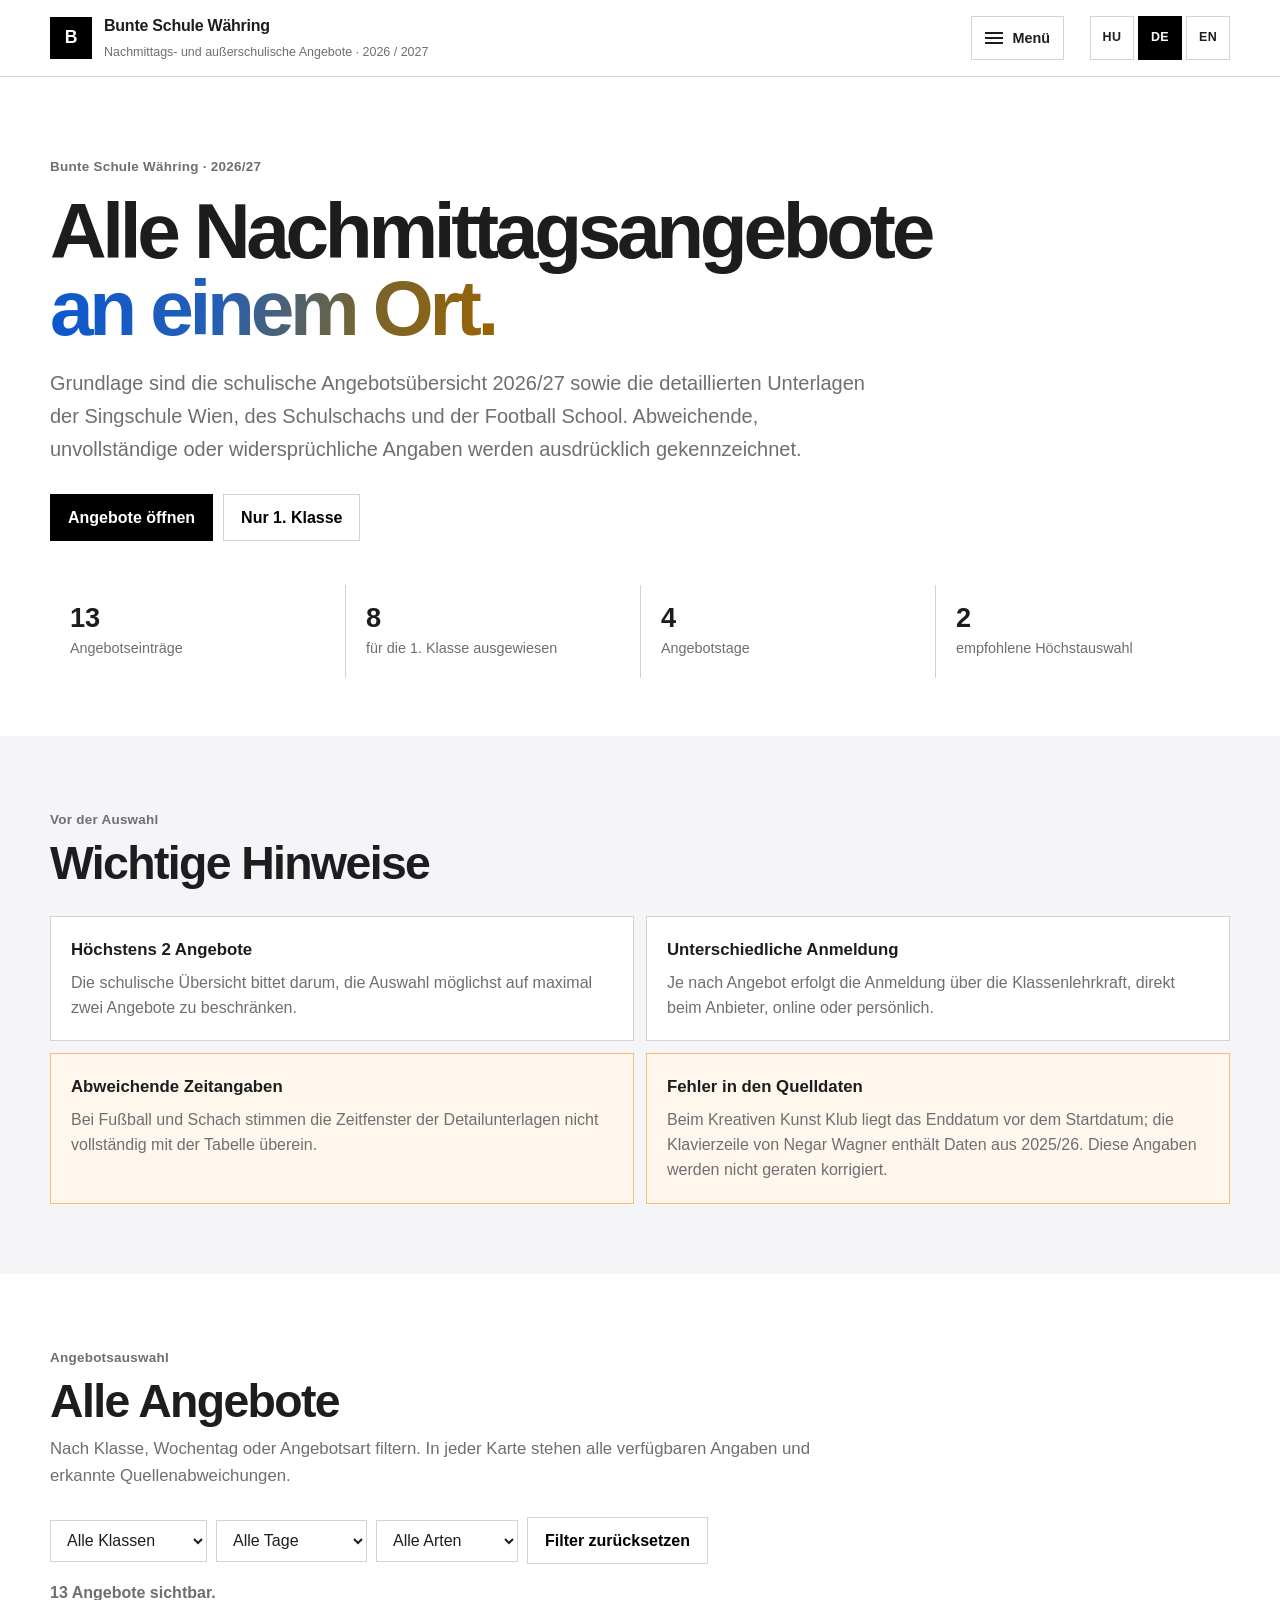
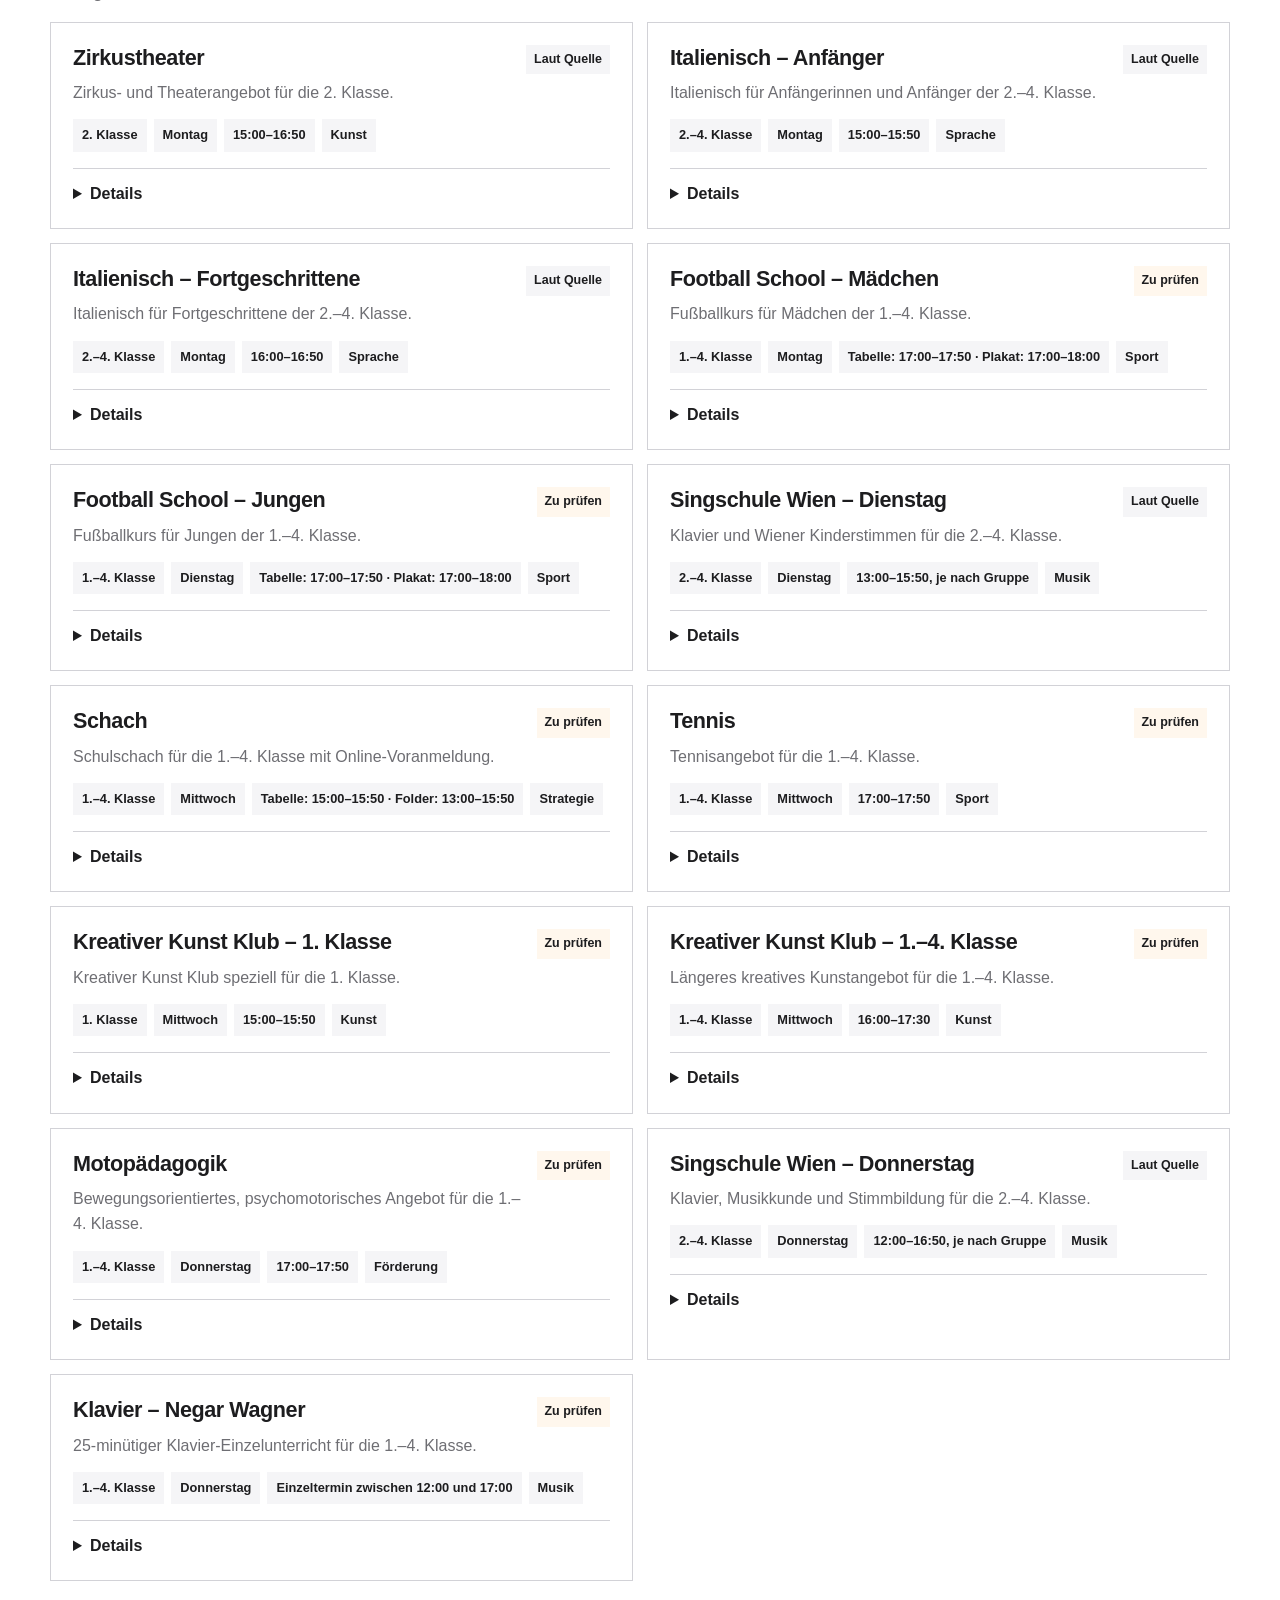
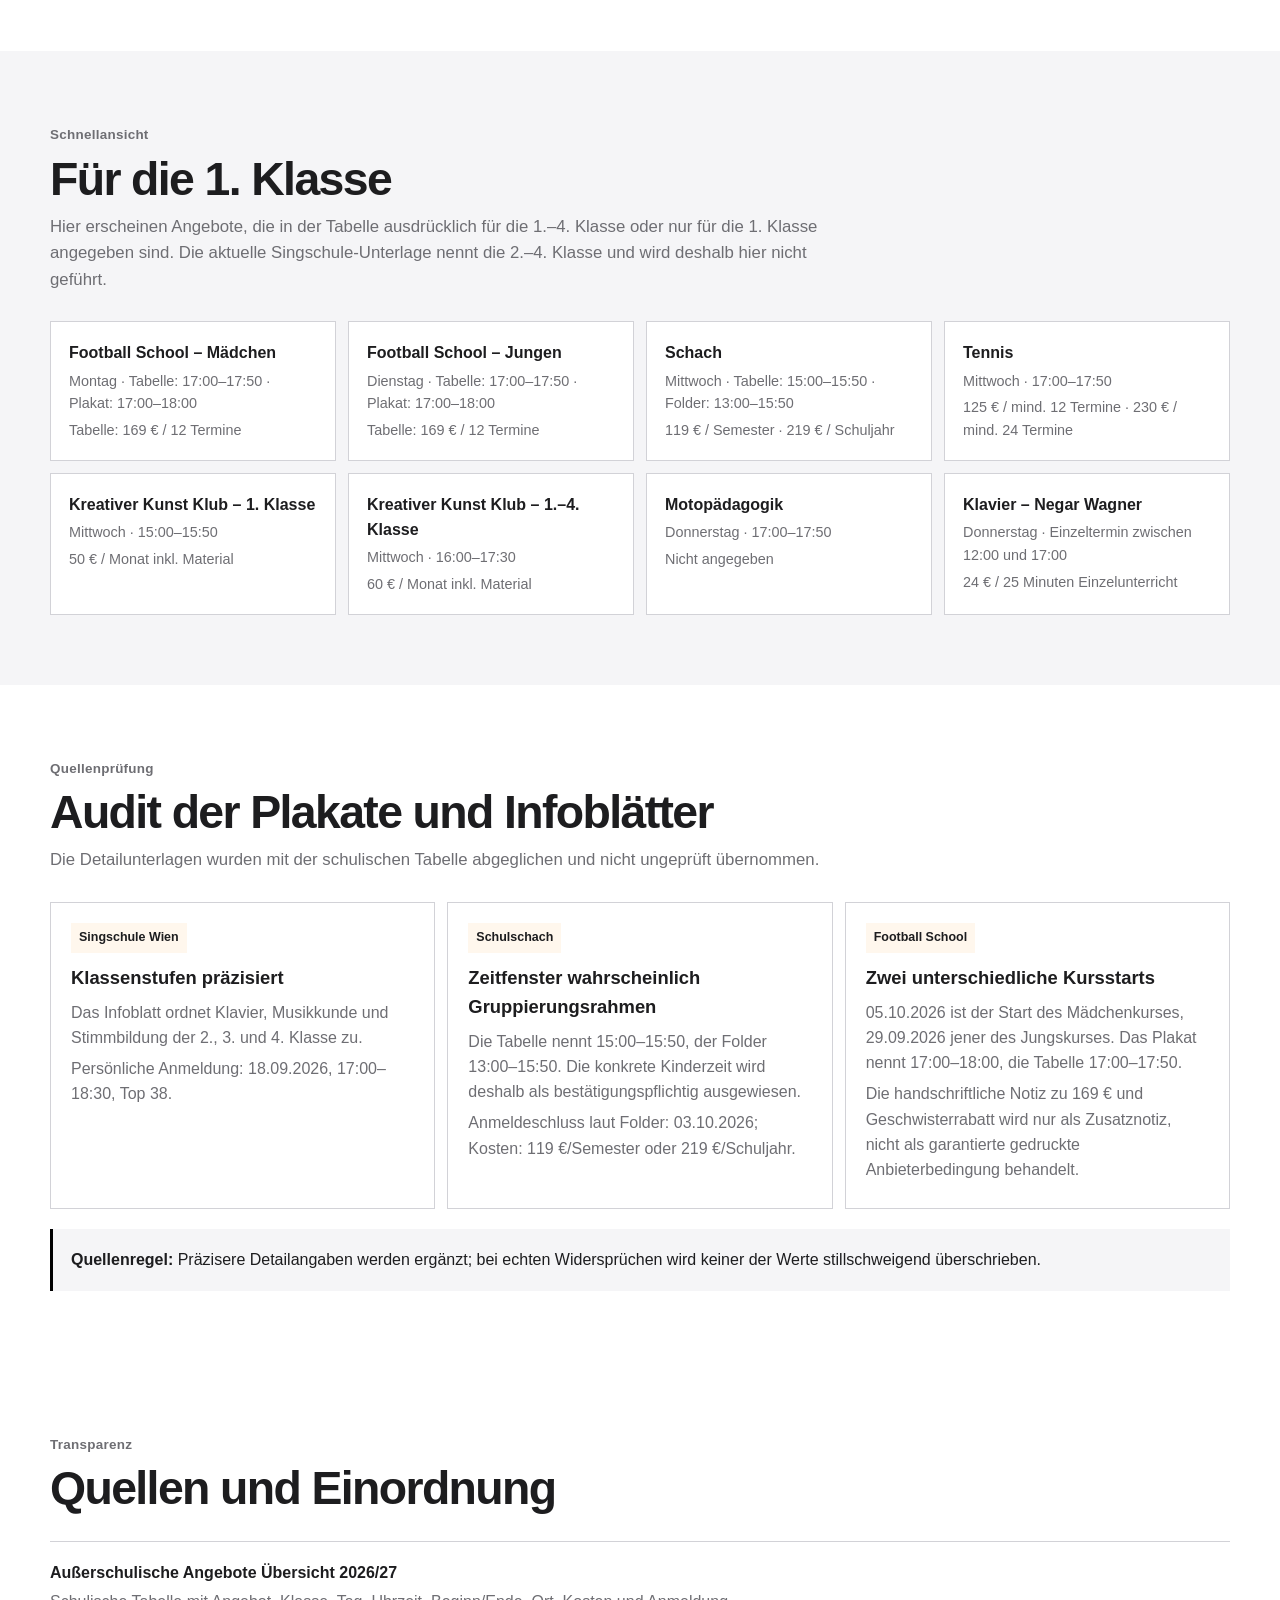
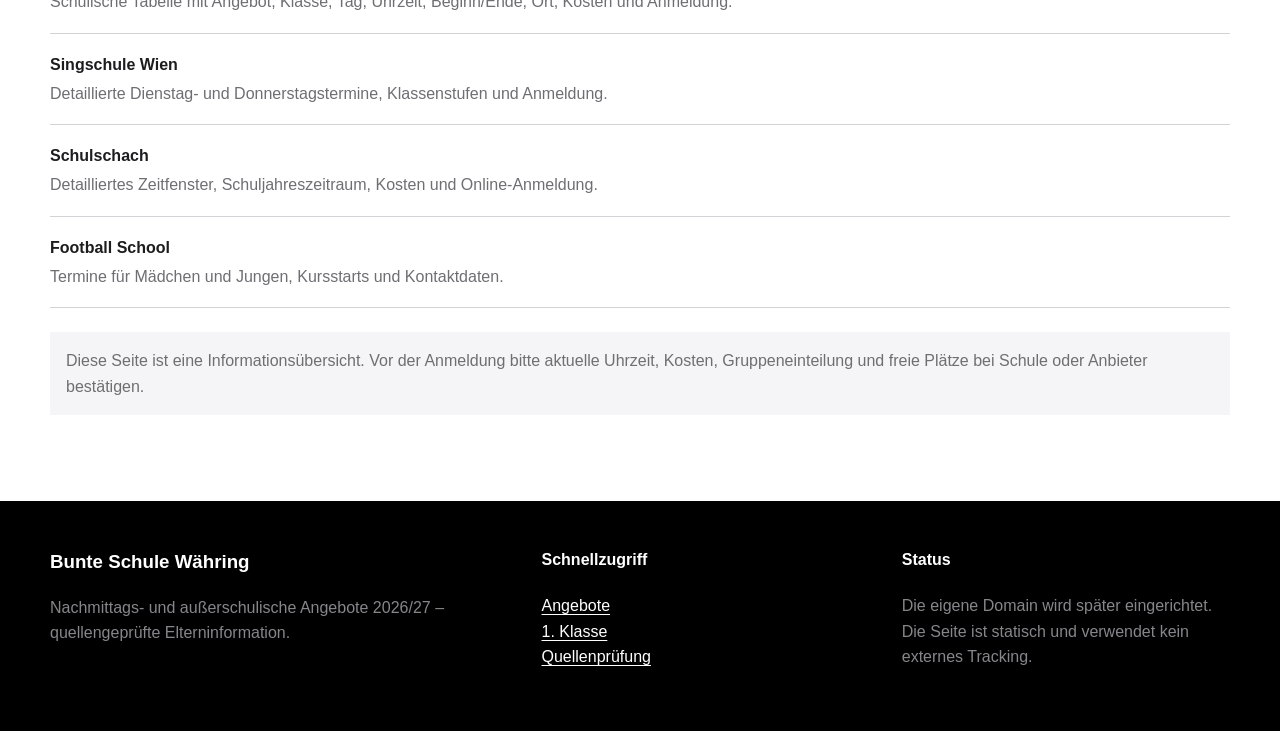
==== de/index.html @ c4d18bdc "Add all four grade views to German hamburger menu" ====
<!doctype html>
<html lang="de-AT">
<head>
<meta charset="utf-8"><meta name="viewport" content="width=device-width,initial-scale=1,viewport-fit=cover">
<title>Nachmittagsangebote 2026/27 | Bunte Schule Währing</title>
<meta name="description" content="Durchsuchbare, quellengeprüfte Übersicht der Nachmittags- und außerschulischen Angebote der Bunten Schule Währing 2026/27 mit Zeiten, Kosten, Klassenstufen und Anmeldung.">
<meta name="robots" content="index,follow,max-snippet:-1,max-image-preview:large"><meta name="theme-color" content="#ffffff">
<link rel="alternate" hreflang="hu-AT" href="../"><link rel="alternate" hreflang="de-AT" href="./"><link rel="alternate" hreflang="en" href="../en/"><link rel="alternate" hreflang="x-default" href="../">
<link rel="stylesheet" href="../styles.css?v=20260909-2"><link rel="stylesheet" href="../i18n.css?v=20260909-1">
<script type="application/ld+json">{"@context":"https://schema.org","@type":"CollectionPage","name":"Bunte Schule Währing – Nachmittagsangebote 2026/27","inLanguage":"de-AT","about":{"@type":"School","name":"Bunte Schule Währing"},"description":"Quellengeprüfte Elternübersicht auf Basis der schulischen Angebotsliste und der detaillierten Anbieterinformationen."}</script>
</head><body>
<a class="skip-link" href="#main">Zum Inhalt springen</a>
<header class="site-head"><div class="wrap head-in"><a class="brand" href="#top" aria-label="Bunte Schule Währing Angebote – Startseite"><span class="brand-mark" aria-hidden="true">B</span><span><span class="n">Bunte Schule Währing</span><br><span class="s">Nachmittags- und außerschulische Angebote · 2026 / 2027</span></span></a><details class="menu-shell"><summary aria-label="Menü öffnen">Menü</summary><nav class="nav" aria-label="Hauptnavigation"><a href="#angebote" onclick="gradeFilter.value='all';gradeFilter.dispatchEvent(new Event('change'))">Alle Schulangebote</a><a href="#angebote" onclick="gradeFilter.value='1';gradeFilter.dispatchEvent(new Event('change'))">Programme für die 1. Klasse</a><a href="#angebote" onclick="gradeFilter.value='2';gradeFilter.dispatchEvent(new Event('change'))">Programme für die 2. Klasse</a><a href="#angebote" onclick="gradeFilter.value='3';gradeFilter.dispatchEvent(new Event('change'))">Programme für die 3. Klasse</a><a href="#angebote" onclick="gradeFilter.value='4';gradeFilter.dispatchEvent(new Event('change'))">Programme für die 4. Klasse</a><a href="https://programvalaszto.magyariskola.at/" target="_blank" rel="noopener">Bécsi Magyar Iskola – ungarischsprachige Angebote</a><a href="https://www.becsinaplo.at/post/tobb-mint-egyesuleti-iskolak-a-magyaroktatas-uj-utjai-becsben" target="_blank" rel="noopener">Bécsi Napló – Neue Wege des Ungarischunterrichts</a><a href="#plakat-audit">Plakate und Quellenprüfung</a><a href="#quellen">Quellen und Dateneinordnung</a></nav></details><div class="lang-switch" aria-label="Sprachauswahl"><a href="../" lang="hu">HU</a><a href="./" lang="de" aria-current="page">DE</a><a href="../en/" lang="en">EN</a></div></div></header>
<main id="main">
<section class="hero" id="top"><div class="wrap"><span class="eyebrow">Bunte Schule Währing · 2026/27</span><h1>Alle Nachmittagsangebote <span class="headline-accent">an einem Ort.</span></h1><p class="lead">Grundlage sind die schulische Angebotsübersicht 2026/27 sowie die detaillierten Unterlagen der Singschule Wien, des Schulschachs und der Football School. Abweichende, unvollständige oder widersprüchliche Angaben werden ausdrücklich gekennzeichnet.</p><div class="hero-actions"><a class="btn" href="#angebote">Angebote öffnen</a><a class="btn ghost" href="#erste-klasse">Nur 1. Klasse</a></div><div class="stats"><div class="stat"><b id="statAll">13</b><span>Angebotseinträge</span></div><div class="stat"><b id="statFirst">8</b><span>für die 1. Klasse ausgewiesen</span></div><div class="stat"><b>4</b><span>Angebotstage</span></div><div class="stat"><b>2</b><span>empfohlene Höchstauswahl</span></div></div></div></section>
<section class="section tint"><div class="wrap"><div class="section-head"><span class="eyebrow">Vor der Auswahl</span><h2>Wichtige Hinweise</h2></div><div class="notice-grid"><article class="notice"><b>Höchstens 2 Angebote</b><p>Die schulische Übersicht bittet darum, die Auswahl möglichst auf maximal zwei Angebote zu beschränken.</p></article><article class="notice"><b>Unterschiedliche Anmeldung</b><p>Je nach Angebot erfolgt die Anmeldung über die Klassenlehrkraft, direkt beim Anbieter, online oder persönlich.</p></article><article class="notice warn"><b>Abweichende Zeitangaben</b><p>Bei Fußball und Schach stimmen die Zeitfenster der Detailunterlagen nicht vollständig mit der Tabelle überein.</p></article><article class="notice warn"><b>Fehler in den Quelldaten</b><p>Beim Kreativen Kunst Klub liegt das Enddatum vor dem Startdatum; die Klavierzeile von Negar Wagner enthält Daten aus 2025/26. Diese Angaben werden nicht geraten korrigiert.</p></article></div></div></section>
<section class="section" id="angebote"><div class="wrap"><div class="section-head"><span class="eyebrow">Angebotsauswahl</span><h2>Alle Angebote</h2><p>Nach Klasse, Wochentag oder Angebotsart filtern. In jeder Karte stehen alle verfügbaren Angaben und erkannte Quellenabweichungen.</p></div><div class="filterbar" role="group" aria-label="Angebotsfilter"><select id="gradeFilter" aria-label="Klasse"><option value="all">Alle Klassen</option><option value="1">1. Klasse</option><option value="2">2. Klasse</option><option value="3">3. Klasse</option><option value="4">4. Klasse</option></select><select id="dayFilter" aria-label="Tag"><option value="all">Alle Tage</option><option value="MO">Montag</option><option value="DI">Dienstag</option><option value="MI">Mittwoch</option><option value="DO">Donnerstag</option></select><select id="typeFilter" aria-label="Art"><option value="all">Alle Arten</option><option value="sport">Sport</option><option value="musik">Musik</option><option value="kunst">Kunst</option><option value="sprache">Sprache</option><option value="entwicklung">Förderung</option><option value="strategie">Strategie</option></select><button class="btn ghost compact" id="resetFilters" type="button">Filter zurücksetzen</button></div><p class="count" id="resultCount" aria-live="polite"></p><div class="program-grid" id="programGrid"></div></div></section>
<section class="section tint" id="erste-klasse"><div class="wrap"><div class="section-head"><span class="eyebrow">Schnellansicht</span><h2>Für die 1. Klasse</h2><p>Hier erscheinen Angebote, die in der Tabelle ausdrücklich für die 1.–4. Klasse oder nur für die 1. Klasse angegeben sind. Die aktuelle Singschule-Unterlage nennt die 2.–4. Klasse und wird deshalb hier nicht geführt.</p></div><div class="first-grid" id="firstGradeGrid"></div></div></section>
<section class="section" id="plakat-audit"><div class="wrap"><div class="section-head"><span class="eyebrow">Quellenprüfung</span><h2>Audit der Plakate und Infoblätter</h2><p>Die Detailunterlagen wurden mit der schulischen Tabelle abgeglichen und nicht ungeprüft übernommen.</p></div><div class="poster-audit"><article class="poster-card"><span class="flag">Singschule Wien</span><h3>Klassenstufen präzisiert</h3><p>Das Infoblatt ordnet Klavier, Musikkunde und Stimmbildung der 2., 3. und 4. Klasse zu.</p><p>Persönliche Anmeldung: 18.09.2026, 17:00–18:30, Top 38.</p></article><article class="poster-card"><span class="flag">Schulschach</span><h3>Zeitfenster wahrscheinlich Gruppierungsrahmen</h3><p>Die Tabelle nennt 15:00–15:50, der Folder 13:00–15:50. Die konkrete Kinderzeit wird deshalb als bestätigungspflichtig ausgewiesen.</p><p>Anmeldeschluss laut Folder: 03.10.2026; Kosten: 119 €/Semester oder 219 €/Schuljahr.</p></article><article class="poster-card"><span class="flag">Football School</span><h3>Zwei unterschiedliche Kursstarts</h3><p>05.10.2026 ist der Start des Mädchenkurses, 29.09.2026 jener des Jungskurses. Das Plakat nennt 17:00–18:00, die Tabelle 17:00–17:50.</p><p>Die handschriftliche Notiz zu 169 € und Geschwisterrabatt wird nur als Zusatznotiz, nicht als garantierte gedruckte Anbieterbedingung behandelt.</p></article></div><div class="source-priority"><strong>Quellenregel:</strong> Präzisere Detailangaben werden ergänzt; bei echten Widersprüchen wird keiner der Werte stillschweigend überschrieben.</div></div></section>
<section class="section" id="quellen"><div class="wrap"><div class="section-head"><span class="eyebrow">Transparenz</span><h2>Quellen und Einordnung</h2></div><div class="source-list"><div><b>Außerschulische Angebote Übersicht 2026/27</b><p>Schulische Tabelle mit Angebot, Klasse, Tag, Uhrzeit, Beginn/Ende, Ort, Kosten und Anmeldung.</p></div><div><b>Singschule Wien</b><p>Detaillierte Dienstag- und Donnerstagstermine, Klassenstufen und Anmeldung.</p></div><div><b>Schulschach</b><p>Detailliertes Zeitfenster, Schuljahreszeitraum, Kosten und Online-Anmeldung.</p></div><div><b>Football School</b><p>Termine für Mädchen und Jungen, Kursstarts und Kontaktdaten.</p></div></div><p class="disclaimer">Diese Seite ist eine Informationsübersicht. Vor der Anmeldung bitte aktuelle Uhrzeit, Kosten, Gruppeneinteilung und freie Plätze bei Schule oder Anbieter bestätigen.</p></div></section>
</main><footer class="site-foot"><div class="wrap"><div class="foot-cols"><div><h3>Bunte Schule Währing</h3><p>Nachmittags- und außerschulische Angebote 2026/27 – quellengeprüfte Elterninformation.</p></div><div><h4>Schnellzugriff</h4><a href="#angebote">Angebote</a><br><a href="#erste-klasse">1. Klasse</a><br><a href="#plakat-audit">Quellenprüfung</a></div><div><h4>Status</h4><p>Die eigene Domain wird später eingerichtet. Die Seite ist statisch und verwendet kein externes Tracking.</p></div></div></div></footer>
<script src="app.js?v=20260909-1" defer></script></body></html>
---- styles.css ----
:root{--ink:#1d1d1f;--muted:#6e6e73;--paper:#fff;--soft:#f5f5f7;--line:#d2d2d7;--blue:#0b57d0;--warn:#fff7ed;--warnline:#fdba74;--max:1180px}*{box-sizing:border-box}html{scroll-behavior:smooth;-webkit-text-size-adjust:100%}body{margin:0;background:var(--paper);color:var(--ink);font-family:-apple-system,BlinkMacSystemFont,"SF Pro Text","SF Pro Display","Helvetica Neue",Helvetica,Arial,sans-serif;font-size:16px;line-height:1.58;-webkit-font-smoothing:antialiased}a{color:inherit;text-underline-offset:.18em}button,select{font:inherit}.wrap{width:min(calc(100% - 40px),var(--max));margin-inline:auto}.skip-link{position:fixed;left:12px;top:12px;z-index:1000;transform:translateY(-180%);padding:10px 14px;background:#000;color:#fff;font-weight:700}.skip-link:focus{transform:none}.site-head{position:sticky;top:0;z-index:100;background:rgba(255,255,255,.94);backdrop-filter:blur(16px);border-bottom:1px solid var(--line)}.head-in{min-height:76px;display:flex;align-items:center;justify-content:space-between;gap:20px}.brand{display:flex;align-items:center;gap:12px;text-decoration:none;min-width:0}.brand-mark{width:42px;height:42px;display:grid;place-items:center;background:#000;color:#fff;font-weight:800;font-size:1.1rem}.brand .n{font-weight:700;letter-spacing:-.015em}.brand .s{font-size:.78rem;color:var(--muted)}.nav{display:flex;gap:18px;align-items:center}.nav a{text-decoration:none;font-size:.93rem;font-weight:650}.hero{padding:76px 0 58px}.eyebrow{display:inline-flex;align-items:center;color:var(--muted);font-weight:700;letter-spacing:.02em;font-size:.84rem}.hero h1{max-width:900px;margin:15px 0 20px;font-size:clamp(2.4rem,6.2vw,4.9rem);line-height:.98;letter-spacing:-.055em}.headline-accent{color:var(--blue)}@supports((-webkit-background-clip:text) or (background-clip:text)){.headline-accent{background:linear-gradient(105deg,#0B57D0 0%,#245FB5 38%,#78642D 70%,#9A6400 100%);-webkit-background-clip:text;background-clip:text;color:transparent;-webkit-text-fill-color:transparent}}.lead{max-width:820px;margin:0;color:var(--muted);font-size:clamp(1.03rem,1.8vw,1.25rem);line-height:1.65}.hero-actions{display:flex;flex-wrap:wrap;gap:10px;margin-top:28px}.btn{display:inline-flex;align-items:center;justify-content:center;min-height:44px;padding:10px 17px;border:1px solid #000;background:#000;color:#fff;text-decoration:none;font-weight:700;cursor:pointer}.btn.ghost{background:#fff;color:#000;border-color:var(--line)}.btn.compact{min-height:42px}.stats{display:grid;grid-template-columns:repeat(4,1fr);margin-top:44px}.stat{padding:18px 20px;border-left:1px solid var(--line)}.stat:first-child{border-left:0}.stat b{display:block;font-size:1.7rem;line-height:1.1}.stat span{display:block;margin-top:4px;color:var(--muted);font-size:.9rem}.section{padding:70px 0}.section.tint{background:var(--soft)}.section-head{max-width:800px;margin-bottom:28px}.section-head h2{margin:7px 0 10px;font-size:clamp(1.8rem,3.7vw,2.9rem);line-height:1.08;letter-spacing:-.035em}.section-head p{margin:0;color:var(--muted);font-size:1.05rem}.notice-grid{display:grid;grid-template-columns:repeat(2,minmax(0,1fr));gap:12px}.notice{background:#fff;border:1px solid var(--line);padding:20px}.notice.warn{background:var(--warn);border-color:var(--warnline)}.notice b{display:block;font-size:1.05rem}.notice p{margin:6px 0 0;color:var(--muted)}.filterbar{display:flex;flex-wrap:wrap;gap:9px;align-items:center;margin:20px 0 14px}.filterbar select{min-height:42px;border:1px solid var(--line);background:#fff;padding:8px 34px 8px 12px;color:var(--ink)}.count{color:var(--muted);font-weight:650}.program-grid{display:grid;grid-template-columns:repeat(2,minmax(0,1fr));gap:14px}.card{border:1px solid var(--line);background:#fff;padding:22px;display:flex;flex-direction:column;min-height:100%}.card-head{display:flex;align-items:flex-start;justify-content:space-between;gap:14px}.card h3{margin:0;font-size:1.35rem;line-height:1.18;letter-spacing:-.02em}.badge{display:inline-flex;align-items:center;padding:5px 8px;background:var(--soft);font-size:.78rem;font-weight:750;white-space:nowrap}.badge.warn{background:var(--warn)}.summary{margin:10px 0 0;color:var(--muted)}.chips{display:flex;flex-wrap:wrap;gap:7px;margin-top:14px}.chip{display:inline-flex;padding:6px 9px;background:var(--soft);font-size:.8rem;font-weight:700}.details{margin-top:16px;border-top:1px solid var(--line);padding-top:12px}.details summary{cursor:pointer;font-weight:750}.kv{list-style:none;margin:12px 0 0;padding:0}.kv li{display:grid;grid-template-columns:120px 1fr;gap:12px;padding:8px 0;border-bottom:1px solid #ececf0}.kv li:last-child{border-bottom:0}.kv .k{font-weight:700}.source-note{margin-top:14px;padding:11px 12px;background:var(--soft);font-size:.9rem}.source-note.warn{background:var(--warn)}.source-note strong{display:block}.action-row{margin-top:auto;padding-top:16px}.action-row a{font-weight:700}.first-grid{display:grid;grid-template-columns:repeat(4,minmax(0,1fr));gap:12px}.mini{background:#fff;border:1px solid var(--line);padding:18px}.mini b{display:block}.mini span{display:block;color:var(--muted);font-size:.9rem;margin-top:4px}.source-list{display:grid;gap:0;border-top:1px solid var(--line)}.source-list>div{padding:18px 0;border-bottom:1px solid var(--line)}.source-list p{margin:4px 0 0;color:var(--muted)}.disclaimer{margin-top:24px;padding:16px;background:var(--soft);color:var(--muted)}.site-foot{padding:46px 0;background:#000;color:#d2d2d7}.site-foot a{color:#fff}.site-foot h3,.site-foot h4{color:#fff;margin-top:0}.foot-cols{display:grid;grid-template-columns:1.4fr 1fr 1fr;gap:32px}.site-foot p{color:#86868b}section[id]{scroll-margin-top:90px}:focus-visible{outline:3px solid #000;outline-offset:3px}@media(max-width:960px){.nav{display:none}.program-grid{grid-template-columns:1fr}.first-grid{grid-template-columns:repeat(2,minmax(0,1fr))}.stats{grid-template-columns:repeat(2,minmax(0,1fr))}.stat:nth-child(3){border-left:0;border-top:1px solid var(--line)}.stat:nth-child(4){border-top:1px solid var(--line)}}@media(max-width:640px){.wrap{width:min(calc(100% - 28px),var(--max))}.head-in{min-height:68px}.brand .s{display:none}.hero{padding:46px 0 42px}.hero h1{font-size:clamp(2.15rem,12vw,3.3rem)}.hero-actions .btn{width:100%}.section{padding:50px 0}.notice-grid,.first-grid,.foot-cols,.stats{grid-template-columns:1fr}.stat,.stat:nth-child(3){border-left:0;border-top:1px solid var(--line)}.stat:first-child{border-top:0}.filterbar>*{width:100%}.kv li{grid-template-columns:1fr;gap:2px}.card{padding:18px}}@media(prefers-reduced-motion:reduce){html{scroll-behavior:auto}*,*:before,*:after{transition:none!important;animation:none!important}}
---- i18n.css ----
.lang-switch{display:flex;align-items:center;gap:4px;margin-left:auto;padding-left:12px}.lang-switch a{display:inline-flex;align-items:center;justify-content:center;min-width:44px;min-height:44px;padding:7px 10px;border:1px solid var(--line);background:#fff;color:var(--ink);text-decoration:none;font-size:.78rem;font-weight:750;letter-spacing:.03em}.lang-switch a[aria-current="page"]{background:#000;color:#fff;border-color:#000}.lang-switch a:hover{border-color:#000}.poster-audit{display:grid;grid-template-columns:repeat(3,minmax(0,1fr));gap:12px}.poster-card{border:1px solid var(--line);background:#fff;padding:20px}.poster-card h3{margin:0 0 8px;font-size:1.15rem}.poster-card p{margin:6px 0;color:var(--muted)}.poster-card .flag{display:inline-flex;padding:5px 8px;margin-bottom:10px;background:var(--warn);font-size:.78rem;font-weight:750}.source-priority{margin-top:20px;padding:18px;border-left:3px solid #000;background:var(--soft)}
.menu-shell{position:relative;margin-left:auto}.menu-shell+ .lang-switch{margin-left:0;padding-left:6px}.menu-shell>summary{list-style:none;display:flex;align-items:center;justify-content:center;gap:9px;min-height:44px;padding:9px 13px;border:1px solid var(--line);background:#fff;color:var(--ink);font-size:.9rem;font-weight:750;cursor:pointer;user-select:none}.menu-shell>summary::-webkit-details-marker{display:none}.menu-shell>summary::before{content:"";width:18px;height:12px;display:block;background:linear-gradient(var(--ink),var(--ink)) 0 0/100% 2px no-repeat,linear-gradient(var(--ink),var(--ink)) 0 50%/100% 2px no-repeat,linear-gradient(var(--ink),var(--ink)) 0 100%/100% 2px no-repeat}.menu-shell[open]>summary{background:#000;color:#fff;border-color:#000}.menu-shell[open]>summary::before{background:linear-gradient(currentColor,currentColor) 0 0/100% 2px no-repeat,linear-gradient(currentColor,currentColor) 0 50%/100% 2px no-repeat,linear-gradient(currentColor,currentColor) 0 100%/100% 2px no-repeat}.menu-shell .nav{position:absolute;right:0;top:calc(100% + 10px);z-index:300;display:none;flex-direction:column;align-items:stretch;gap:0;width:min(360px,calc(100vw - 28px));padding:8px;background:#fff;border:1px solid var(--line);box-shadow:0 18px 45px rgba(0,0,0,.14)}.menu-shell[open] .nav{display:flex!important}.menu-shell .nav a{display:block;padding:13px 14px;border-bottom:1px solid #ececf0;text-decoration:none;font-size:.94rem;font-weight:650;line-height:1.35}.menu-shell .nav a:last-child{border-bottom:0}.menu-shell .nav a:hover,.menu-shell .nav a:focus-visible{background:var(--soft)}
.card,.kv span,.source-note,.poster-card{overflow-wrap:anywhere}
@media(max-width:960px){.head-in{flex-wrap:wrap;padding-block:10px}.poster-audit{grid-template-columns:1fr}.nav{display:none}.menu-shell{order:2;margin-left:auto}.lang-switch{order:3;width:auto;justify-content:flex-end;margin-left:0;padding-left:2px}.menu-shell .nav{position:fixed;top:74px;right:14px;left:14px;width:auto;max-height:calc(100vh - 92px);overflow:auto}}
@media(max-width:640px){.head-in{gap:8px}.brand{max-width:calc(100% - 104px)}.brand .n{font-size:.92rem}.menu-shell{order:2}.menu-shell>summary{width:46px;padding:9px;font-size:0}.menu-shell>summary::before{width:20px;height:14px}.lang-switch{order:3;width:100%;justify-content:stretch;padding-left:0}.lang-switch a{flex:1}.menu-shell .nav{top:116px}.menu-shell .nav a{padding:15px 14px;font-size:1rem}}
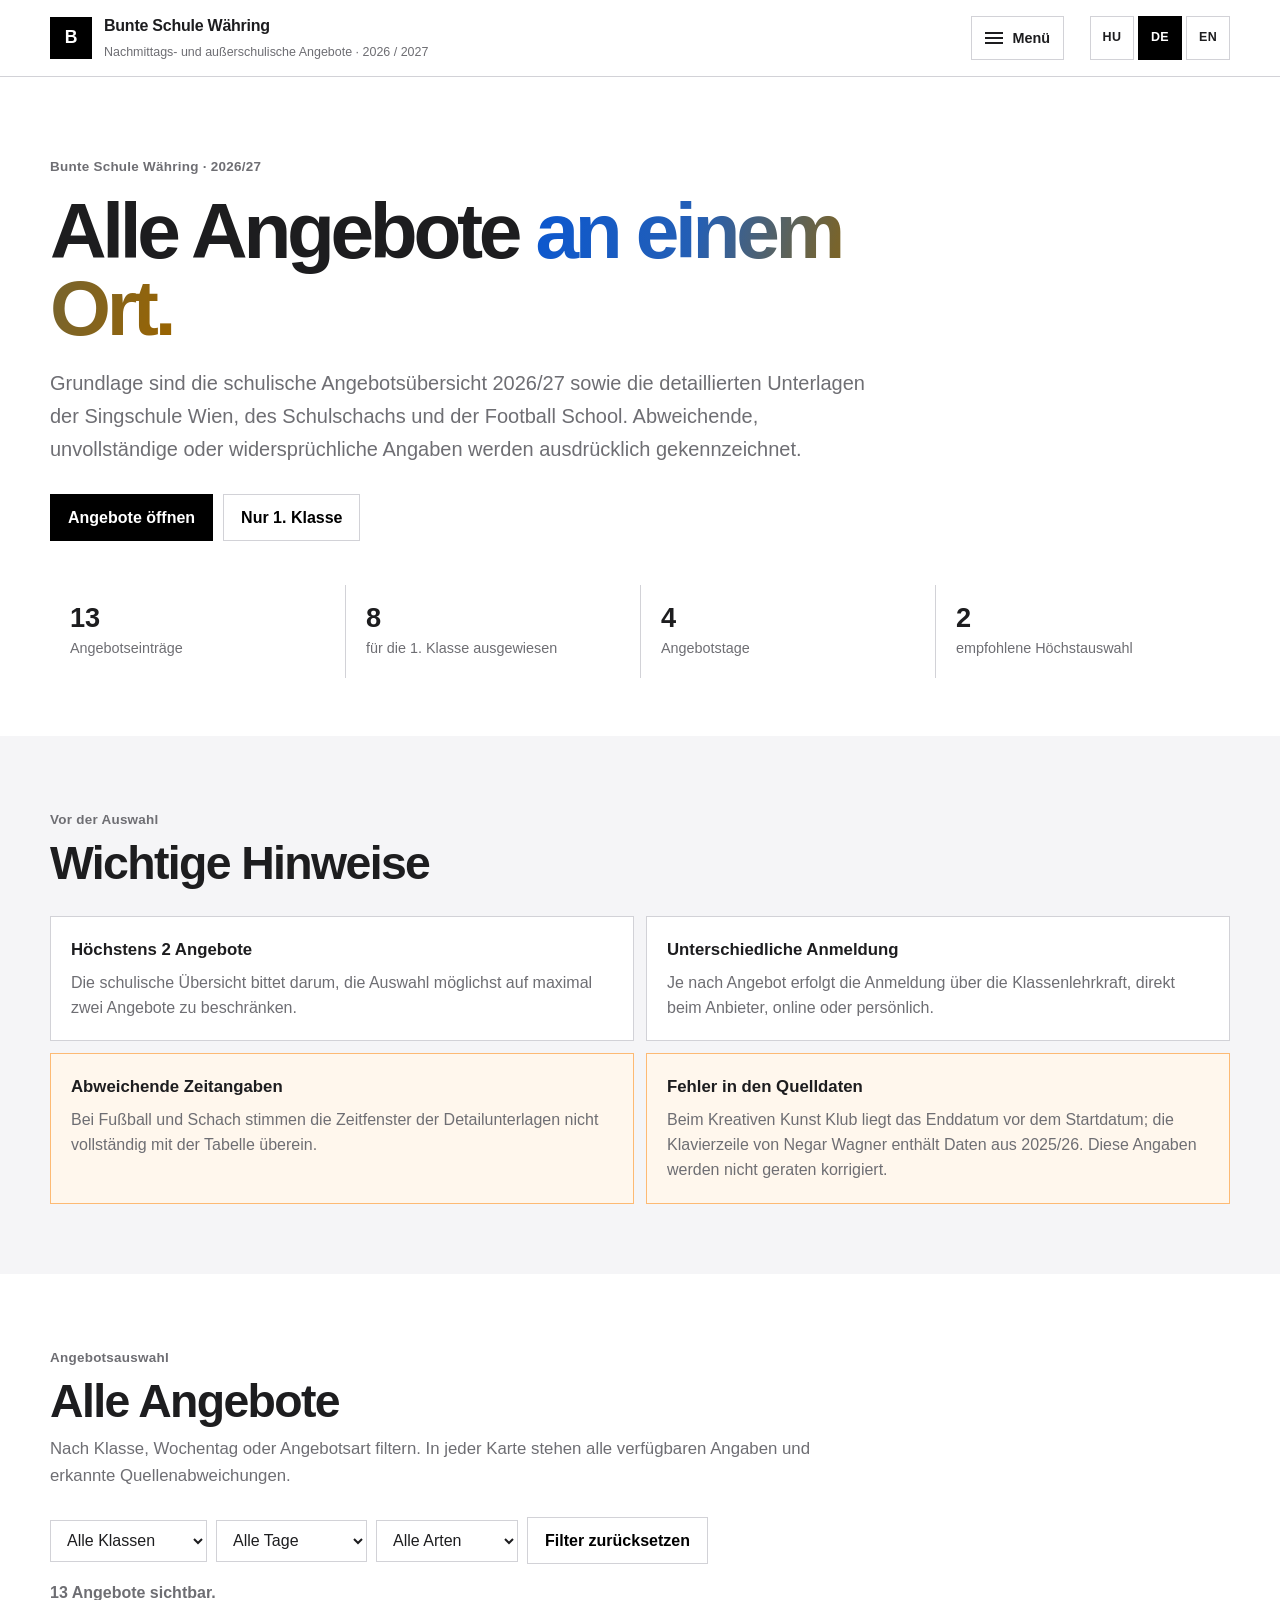
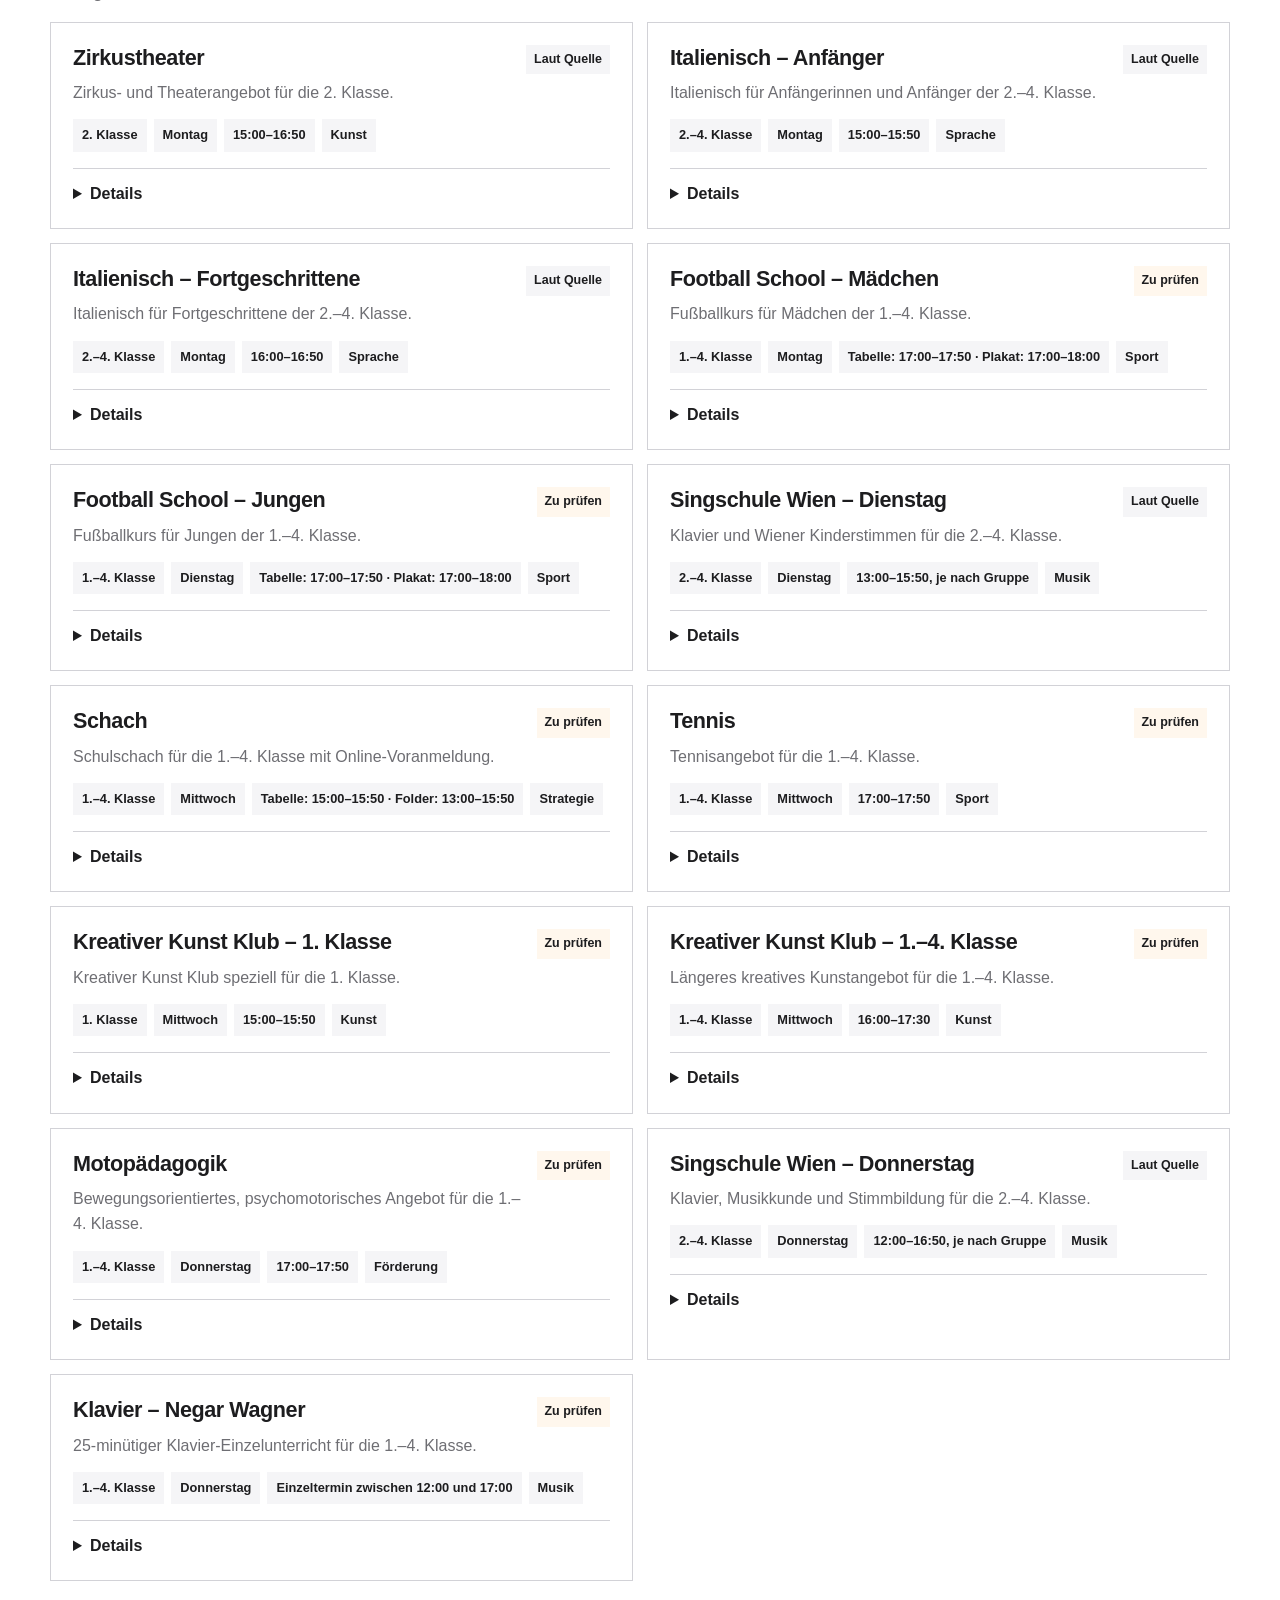
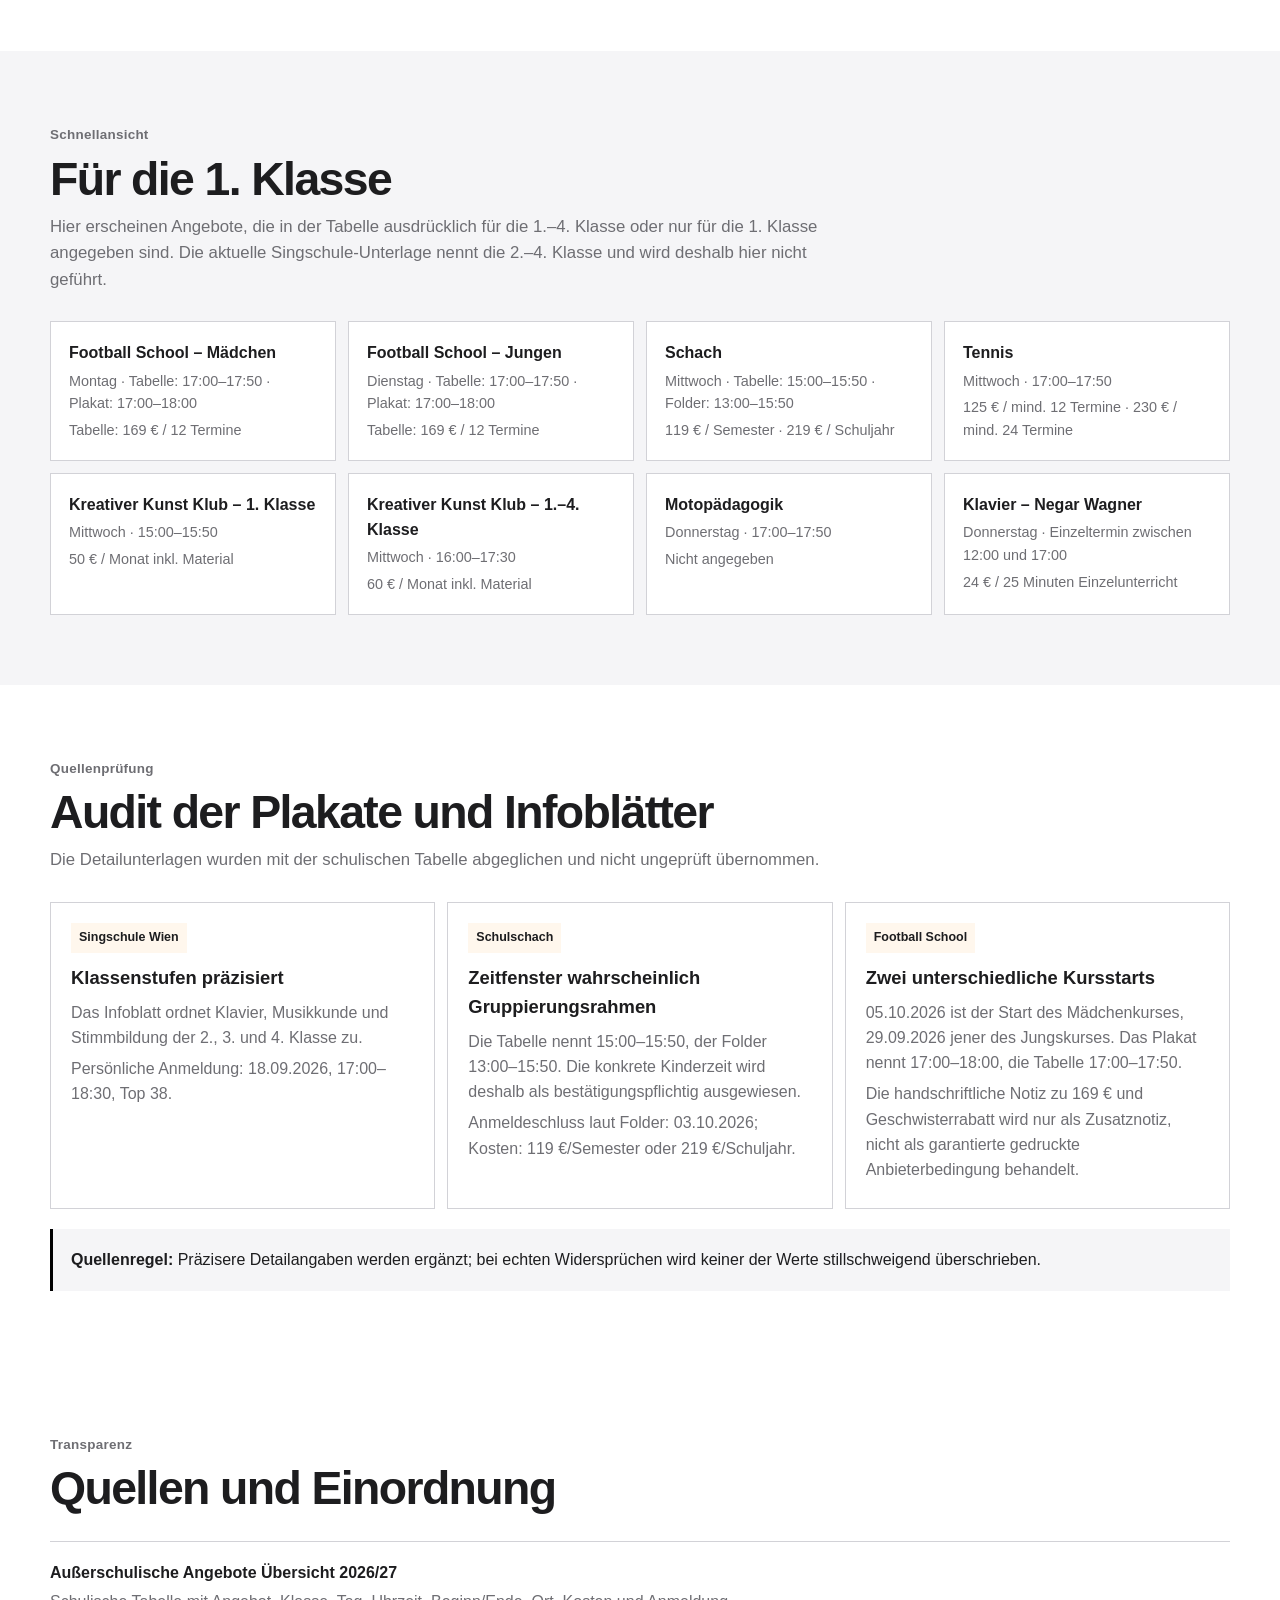
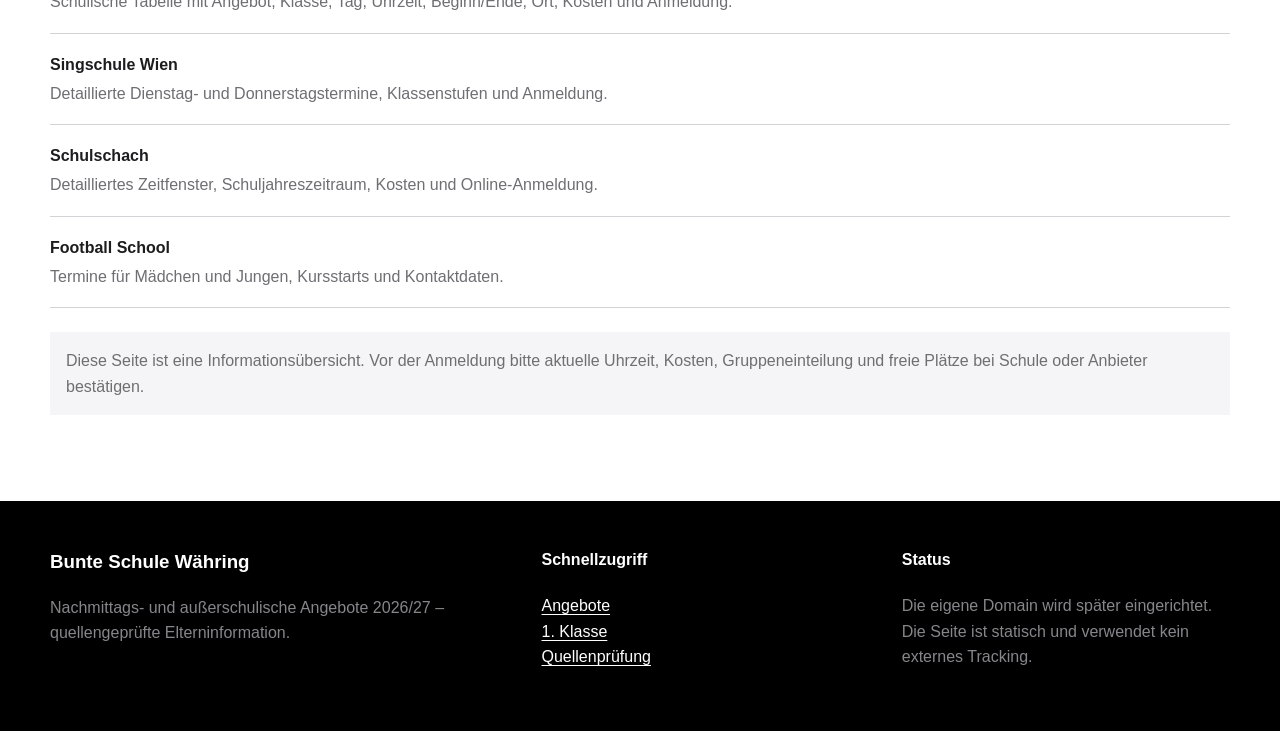
==== commit 99fb110e: "Fix German mobile hero headline overflow" ====
--- a/de/index.html
+++ b/de/index.html
@@ -12,7 +12,7 @@
 <a class="skip-link" href="#main">Zum Inhalt springen</a>
 <header class="site-head"><div class="wrap head-in"><a class="brand" href="#top" aria-label="Bunte Schule Währing Angebote – Startseite"><span class="brand-mark" aria-hidden="true">B</span><span><span class="n">Bunte Schule Währing</span><br><span class="s">Nachmittags- und außerschulische Angebote · 2026 / 2027</span></span></a><details class="menu-shell"><summary aria-label="Menü öffnen">Menü</summary><nav class="nav" aria-label="Hauptnavigation"><a href="#angebote" onclick="gradeFilter.value='all';gradeFilter.dispatchEvent(new Event('change'))">Alle Schulangebote</a><a href="#angebote" onclick="gradeFilter.value='1';gradeFilter.dispatchEvent(new Event('change'))">Programme für die 1. Klasse</a><a href="#angebote" onclick="gradeFilter.value='2';gradeFilter.dispatchEvent(new Event('change'))">Programme für die 2. Klasse</a><a href="#angebote" onclick="gradeFilter.value='3';gradeFilter.dispatchEvent(new Event('change'))">Programme für die 3. Klasse</a><a href="#angebote" onclick="gradeFilter.value='4';gradeFilter.dispatchEvent(new Event('change'))">Programme für die 4. Klasse</a><a href="https://programvalaszto.magyariskola.at/" target="_blank" rel="noopener">Bécsi Magyar Iskola – ungarischsprachige Angebote</a><a href="https://www.becsinaplo.at/post/tobb-mint-egyesuleti-iskolak-a-magyaroktatas-uj-utjai-becsben" target="_blank" rel="noopener">Bécsi Napló – Neue Wege des Ungarischunterrichts</a><a href="#plakat-audit">Plakate und Quellenprüfung</a><a href="#quellen">Quellen und Dateneinordnung</a></nav></details><div class="lang-switch" aria-label="Sprachauswahl"><a href="../" lang="hu">HU</a><a href="./" lang="de" aria-current="page">DE</a><a href="../en/" lang="en">EN</a></div></div></header>
 <main id="main">
-<section class="hero" id="top"><div class="wrap"><span class="eyebrow">Bunte Schule Währing · 2026/27</span><h1>Alle Nachmittagsangebote <span class="headline-accent">an einem Ort.</span></h1><p class="lead">Grundlage sind die schulische Angebotsübersicht 2026/27 sowie die detaillierten Unterlagen der Singschule Wien, des Schulschachs und der Football School. Abweichende, unvollständige oder widersprüchliche Angaben werden ausdrücklich gekennzeichnet.</p><div class="hero-actions"><a class="btn" href="#angebote">Angebote öffnen</a><a class="btn ghost" href="#erste-klasse">Nur 1. Klasse</a></div><div class="stats"><div class="stat"><b id="statAll">13</b><span>Angebotseinträge</span></div><div class="stat"><b id="statFirst">8</b><span>für die 1. Klasse ausgewiesen</span></div><div class="stat"><b>4</b><span>Angebotstage</span></div><div class="stat"><b>2</b><span>empfohlene Höchstauswahl</span></div></div></div></section>
+<section class="hero" id="top"><div class="wrap"><span class="eyebrow">Bunte Schule Währing · 2026/27</span><h1>Alle Angebote <span class="headline-accent">an einem Ort.</span></h1><p class="lead">Grundlage sind die schulische Angebotsübersicht 2026/27 sowie die detaillierten Unterlagen der Singschule Wien, des Schulschachs und der Football School. Abweichende, unvollständige oder widersprüchliche Angaben werden ausdrücklich gekennzeichnet.</p><div class="hero-actions"><a class="btn" href="#angebote">Angebote öffnen</a><a class="btn ghost" href="#erste-klasse">Nur 1. Klasse</a></div><div class="stats"><div class="stat"><b id="statAll">13</b><span>Angebotseinträge</span></div><div class="stat"><b id="statFirst">8</b><span>für die 1. Klasse ausgewiesen</span></div><div class="stat"><b>4</b><span>Angebotstage</span></div><div class="stat"><b>2</b><span>empfohlene Höchstauswahl</span></div></div></div></section>
 <section class="section tint"><div class="wrap"><div class="section-head"><span class="eyebrow">Vor der Auswahl</span><h2>Wichtige Hinweise</h2></div><div class="notice-grid"><article class="notice"><b>Höchstens 2 Angebote</b><p>Die schulische Übersicht bittet darum, die Auswahl möglichst auf maximal zwei Angebote zu beschränken.</p></article><article class="notice"><b>Unterschiedliche Anmeldung</b><p>Je nach Angebot erfolgt die Anmeldung über die Klassenlehrkraft, direkt beim Anbieter, online oder persönlich.</p></article><article class="notice warn"><b>Abweichende Zeitangaben</b><p>Bei Fußball und Schach stimmen die Zeitfenster der Detailunterlagen nicht vollständig mit der Tabelle überein.</p></article><article class="notice warn"><b>Fehler in den Quelldaten</b><p>Beim Kreativen Kunst Klub liegt das Enddatum vor dem Startdatum; die Klavierzeile von Negar Wagner enthält Daten aus 2025/26. Diese Angaben werden nicht geraten korrigiert.</p></article></div></div></section>
 <section class="section" id="angebote"><div class="wrap"><div class="section-head"><span class="eyebrow">Angebotsauswahl</span><h2>Alle Angebote</h2><p>Nach Klasse, Wochentag oder Angebotsart filtern. In jeder Karte stehen alle verfügbaren Angaben und erkannte Quellenabweichungen.</p></div><div class="filterbar" role="group" aria-label="Angebotsfilter"><select id="gradeFilter" aria-label="Klasse"><option value="all">Alle Klassen</option><option value="1">1. Klasse</option><option value="2">2. Klasse</option><option value="3">3. Klasse</option><option value="4">4. Klasse</option></select><select id="dayFilter" aria-label="Tag"><option value="all">Alle Tage</option><option value="MO">Montag</option><option value="DI">Dienstag</option><option value="MI">Mittwoch</option><option value="DO">Donnerstag</option></select><select id="typeFilter" aria-label="Art"><option value="all">Alle Arten</option><option value="sport">Sport</option><option value="musik">Musik</option><option value="kunst">Kunst</option><option value="sprache">Sprache</option><option value="entwicklung">Förderung</option><option value="strategie">Strategie</option></select><button class="btn ghost compact" id="resetFilters" type="button">Filter zurücksetzen</button></div><p class="count" id="resultCount" aria-live="polite"></p><div class="program-grid" id="programGrid"></div></div></section>
 <section class="section tint" id="erste-klasse"><div class="wrap"><div class="section-head"><span class="eyebrow">Schnellansicht</span><h2>Für die 1. Klasse</h2><p>Hier erscheinen Angebote, die in der Tabelle ausdrücklich für die 1.–4. Klasse oder nur für die 1. Klasse angegeben sind. Die aktuelle Singschule-Unterlage nennt die 2.–4. Klasse und wird deshalb hier nicht geführt.</p></div><div class="first-grid" id="firstGradeGrid"></div></div></section>
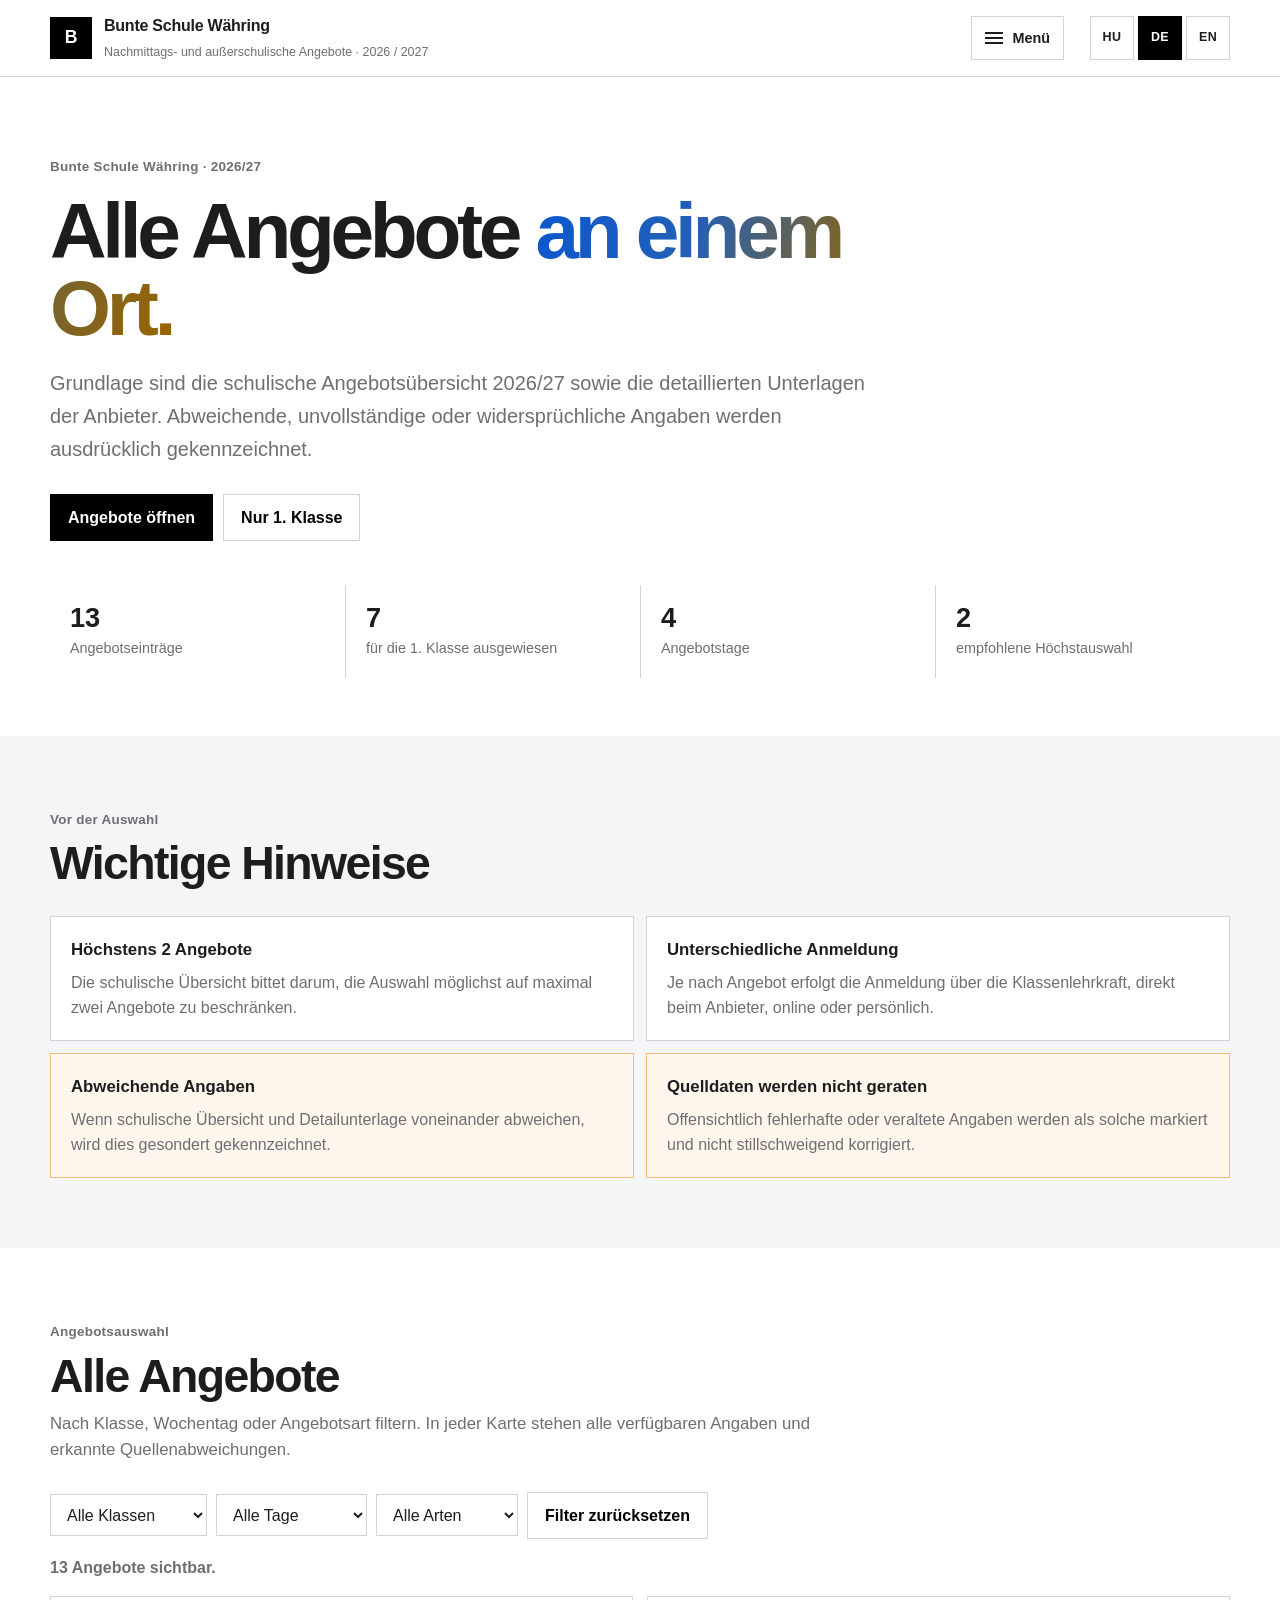
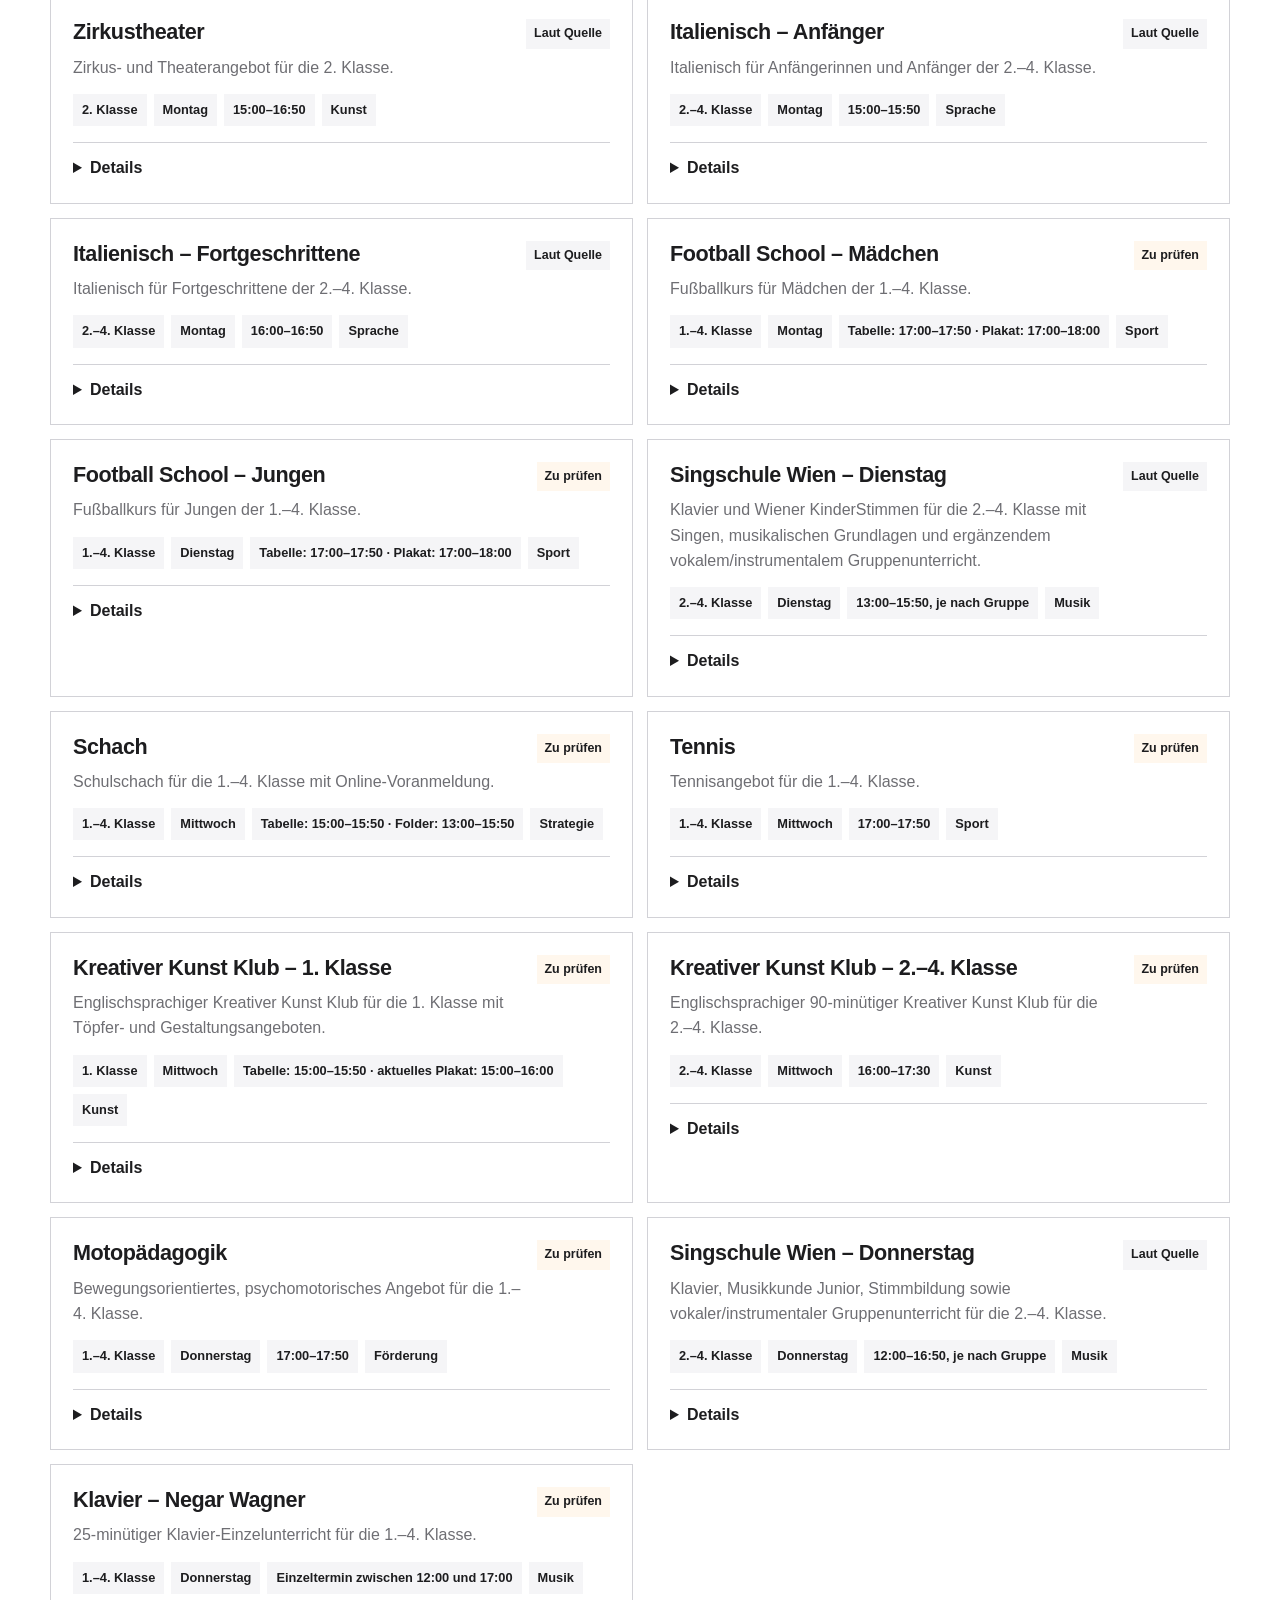
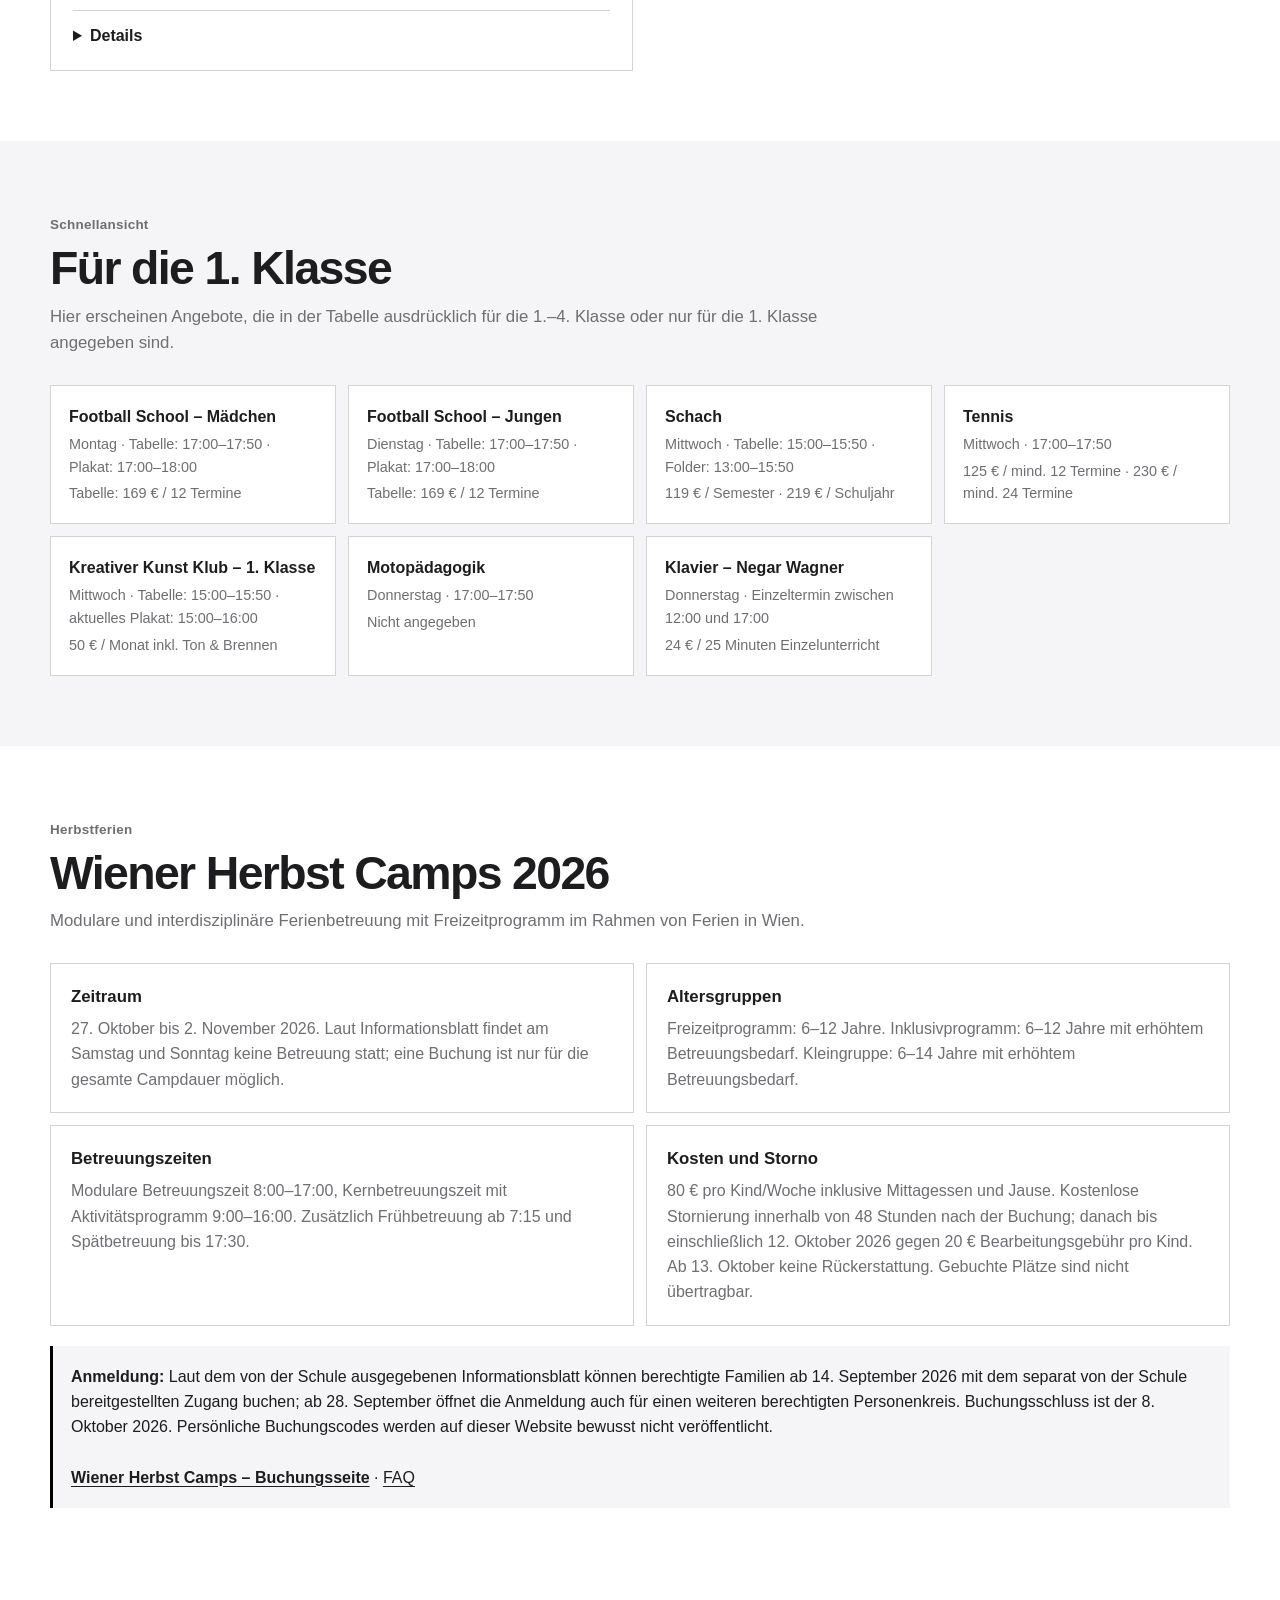
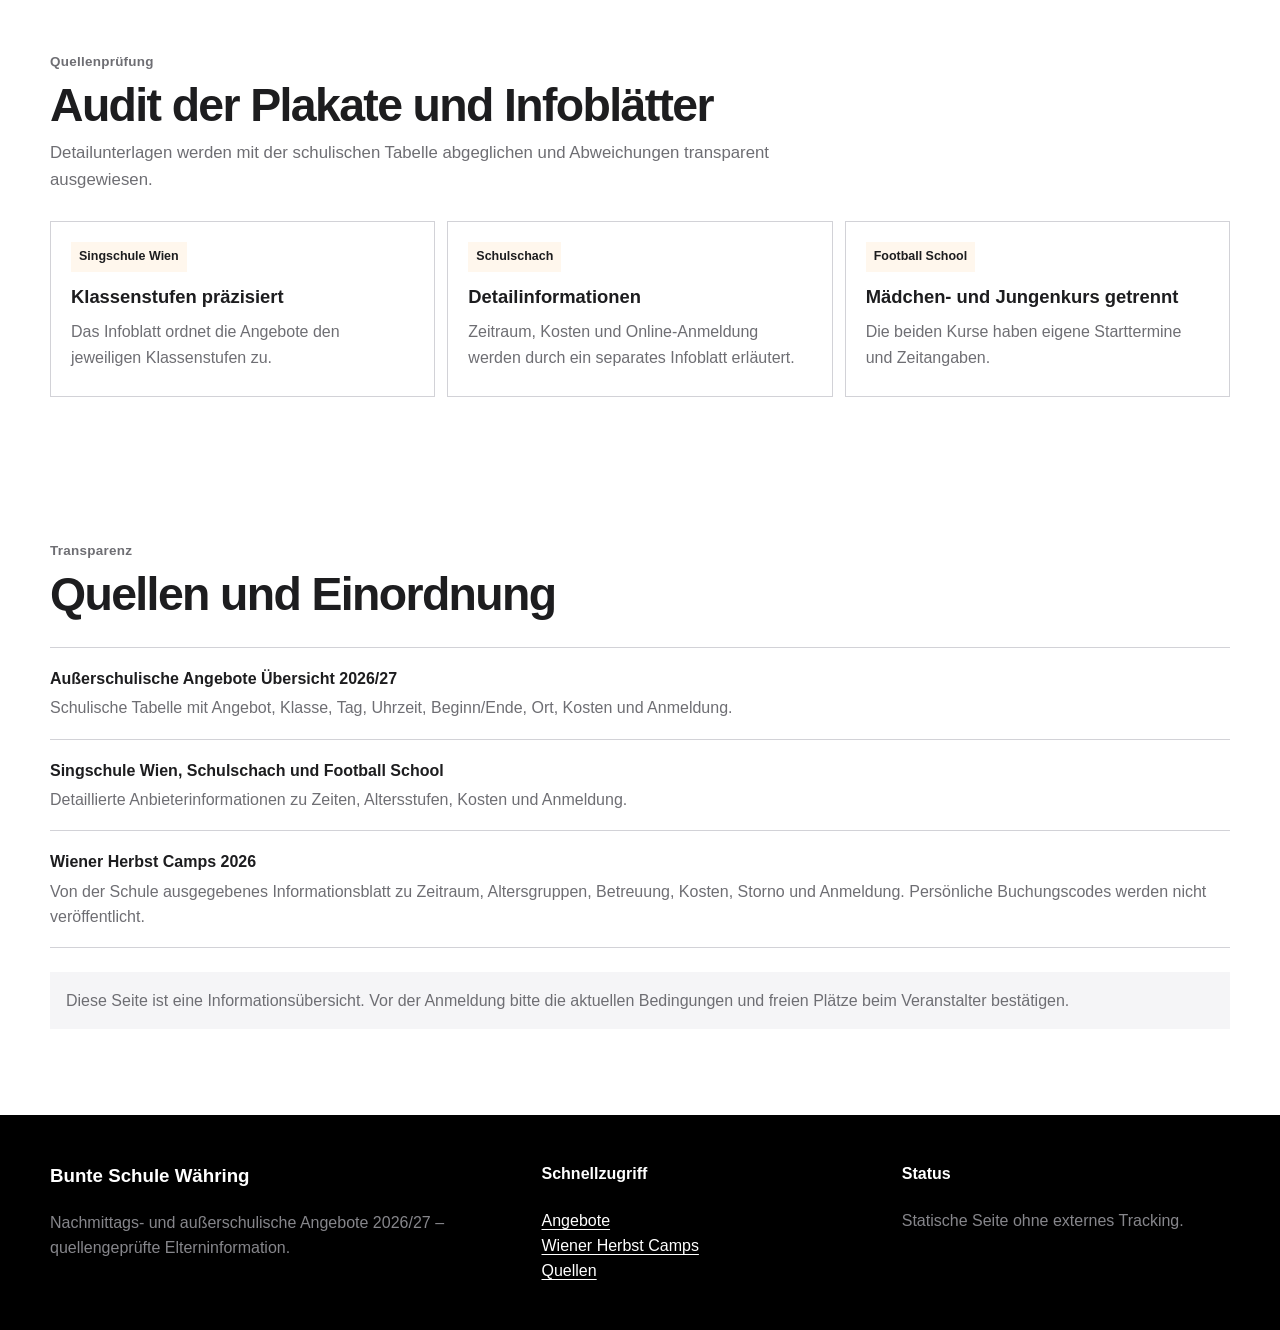
==== commit b192c83b: "Wiener Herbst Camps 2026 ohne Buchungscodes ergänzen" ====
--- a/de/index.html
+++ b/de/index.html
@@ -10,13 +10,14 @@
 <script type="application/ld+json">{"@context":"https://schema.org","@type":"CollectionPage","name":"Bunte Schule Währing – Nachmittagsangebote 2026/27","inLanguage":"de-AT","about":{"@type":"School","name":"Bunte Schule Währing"},"description":"Quellengeprüfte Elternübersicht auf Basis der schulischen Angebotsliste und der detaillierten Anbieterinformationen."}</script>
 </head><body>
 <a class="skip-link" href="#main">Zum Inhalt springen</a>
-<header class="site-head"><div class="wrap head-in"><a class="brand" href="#top" aria-label="Bunte Schule Währing Angebote – Startseite"><span class="brand-mark" aria-hidden="true">B</span><span><span class="n">Bunte Schule Währing</span><br><span class="s">Nachmittags- und außerschulische Angebote · 2026 / 2027</span></span></a><details class="menu-shell"><summary aria-label="Menü öffnen">Menü</summary><nav class="nav" aria-label="Hauptnavigation"><a href="#angebote" onclick="gradeFilter.value='all';gradeFilter.dispatchEvent(new Event('change'))">Alle Schulangebote</a><a href="#angebote" onclick="gradeFilter.value='1';gradeFilter.dispatchEvent(new Event('change'))">Programme für die 1. Klasse</a><a href="#angebote" onclick="gradeFilter.value='2';gradeFilter.dispatchEvent(new Event('change'))">Programme für die 2. Klasse</a><a href="#angebote" onclick="gradeFilter.value='3';gradeFilter.dispatchEvent(new Event('change'))">Programme für die 3. Klasse</a><a href="#angebote" onclick="gradeFilter.value='4';gradeFilter.dispatchEvent(new Event('change'))">Programme für die 4. Klasse</a><a href="https://programvalaszto.magyariskola.at/" target="_blank" rel="noopener">Bécsi Magyar Iskola – ungarischsprachige Angebote</a><a href="https://www.becsinaplo.at/post/tobb-mint-egyesuleti-iskolak-a-magyaroktatas-uj-utjai-becsben" target="_blank" rel="noopener">Bécsi Napló – Neue Wege des Ungarischunterrichts</a><a href="#plakat-audit">Plakate und Quellenprüfung</a><a href="#quellen">Quellen und Dateneinordnung</a></nav></details><div class="lang-switch" aria-label="Sprachauswahl"><a href="../" lang="hu">HU</a><a href="./" lang="de" aria-current="page">DE</a><a href="../en/" lang="en">EN</a></div></div></header>
+<header class="site-head"><div class="wrap head-in"><a class="brand" href="#top" aria-label="Bunte Schule Währing Angebote – Startseite"><span class="brand-mark" aria-hidden="true">B</span><span><span class="n">Bunte Schule Währing</span><br><span class="s">Nachmittags- und außerschulische Angebote · 2026 / 2027</span></span></a><details class="menu-shell"><summary aria-label="Menü öffnen">Menü</summary><nav class="nav" aria-label="Hauptnavigation"><a href="#angebote" onclick="gradeFilter.value='all';gradeFilter.dispatchEvent(new Event('change'))">Alle Schulangebote</a><a href="#angebote" onclick="gradeFilter.value='1';gradeFilter.dispatchEvent(new Event('change'))">Programme für die 1. Klasse</a><a href="#angebote" onclick="gradeFilter.value='2';gradeFilter.dispatchEvent(new Event('change'))">Programme für die 2. Klasse</a><a href="#angebote" onclick="gradeFilter.value='3';gradeFilter.dispatchEvent(new Event('change'))">Programme für die 3. Klasse</a><a href="#angebote" onclick="gradeFilter.value='4';gradeFilter.dispatchEvent(new Event('change'))">Programme für die 4. Klasse</a><a href="#herbst-camps">Wiener Herbst Camps 2026</a><a href="https://programvalaszto.magyariskola.at/" target="_blank" rel="noopener">Bécsi Magyar Iskola – ungarischsprachige Angebote</a><a href="https://www.becsinaplo.at/post/tobb-mint-egyesuleti-iskolak-a-magyaroktatas-uj-utjai-becsben" target="_blank" rel="noopener">Bécsi Napló – Neue Wege des Ungarischunterrichts</a><a href="#plakat-audit">Plakate und Quellenprüfung</a><a href="#quellen">Quellen und Dateneinordnung</a></nav></details><div class="lang-switch" aria-label="Sprachauswahl"><a href="../" lang="hu">HU</a><a href="./" lang="de" aria-current="page">DE</a><a href="../en/" lang="en">EN</a></div></div></header>
 <main id="main">
-<section class="hero" id="top"><div class="wrap"><span class="eyebrow">Bunte Schule Währing · 2026/27</span><h1>Alle Angebote <span class="headline-accent">an einem Ort.</span></h1><p class="lead">Grundlage sind die schulische Angebotsübersicht 2026/27 sowie die detaillierten Unterlagen der Singschule Wien, des Schulschachs und der Football School. Abweichende, unvollständige oder widersprüchliche Angaben werden ausdrücklich gekennzeichnet.</p><div class="hero-actions"><a class="btn" href="#angebote">Angebote öffnen</a><a class="btn ghost" href="#erste-klasse">Nur 1. Klasse</a></div><div class="stats"><div class="stat"><b id="statAll">13</b><span>Angebotseinträge</span></div><div class="stat"><b id="statFirst">8</b><span>für die 1. Klasse ausgewiesen</span></div><div class="stat"><b>4</b><span>Angebotstage</span></div><div class="stat"><b>2</b><span>empfohlene Höchstauswahl</span></div></div></div></section>
-<section class="section tint"><div class="wrap"><div class="section-head"><span class="eyebrow">Vor der Auswahl</span><h2>Wichtige Hinweise</h2></div><div class="notice-grid"><article class="notice"><b>Höchstens 2 Angebote</b><p>Die schulische Übersicht bittet darum, die Auswahl möglichst auf maximal zwei Angebote zu beschränken.</p></article><article class="notice"><b>Unterschiedliche Anmeldung</b><p>Je nach Angebot erfolgt die Anmeldung über die Klassenlehrkraft, direkt beim Anbieter, online oder persönlich.</p></article><article class="notice warn"><b>Abweichende Zeitangaben</b><p>Bei Fußball und Schach stimmen die Zeitfenster der Detailunterlagen nicht vollständig mit der Tabelle überein.</p></article><article class="notice warn"><b>Fehler in den Quelldaten</b><p>Beim Kreativen Kunst Klub liegt das Enddatum vor dem Startdatum; die Klavierzeile von Negar Wagner enthält Daten aus 2025/26. Diese Angaben werden nicht geraten korrigiert.</p></article></div></div></section>
+<section class="hero" id="top"><div class="wrap"><span class="eyebrow">Bunte Schule Währing · 2026/27</span><h1>Alle Angebote <span class="headline-accent">an einem Ort.</span></h1><p class="lead">Grundlage sind die schulische Angebotsübersicht 2026/27 sowie die detaillierten Unterlagen der Anbieter. Abweichende, unvollständige oder widersprüchliche Angaben werden ausdrücklich gekennzeichnet.</p><div class="hero-actions"><a class="btn" href="#angebote">Angebote öffnen</a><a class="btn ghost" href="#erste-klasse">Nur 1. Klasse</a></div><div class="stats"><div class="stat"><b id="statAll">13</b><span>Angebotseinträge</span></div><div class="stat"><b id="statFirst">8</b><span>für die 1. Klasse ausgewiesen</span></div><div class="stat"><b>4</b><span>Angebotstage</span></div><div class="stat"><b>2</b><span>empfohlene Höchstauswahl</span></div></div></div></section>
+<section class="section tint"><div class="wrap"><div class="section-head"><span class="eyebrow">Vor der Auswahl</span><h2>Wichtige Hinweise</h2></div><div class="notice-grid"><article class="notice"><b>Höchstens 2 Angebote</b><p>Die schulische Übersicht bittet darum, die Auswahl möglichst auf maximal zwei Angebote zu beschränken.</p></article><article class="notice"><b>Unterschiedliche Anmeldung</b><p>Je nach Angebot erfolgt die Anmeldung über die Klassenlehrkraft, direkt beim Anbieter, online oder persönlich.</p></article><article class="notice warn"><b>Abweichende Angaben</b><p>Wenn schulische Übersicht und Detailunterlage voneinander abweichen, wird dies gesondert gekennzeichnet.</p></article><article class="notice warn"><b>Quelldaten werden nicht geraten</b><p>Offensichtlich fehlerhafte oder veraltete Angaben werden als solche markiert und nicht stillschweigend korrigiert.</p></article></div></div></section>
 <section class="section" id="angebote"><div class="wrap"><div class="section-head"><span class="eyebrow">Angebotsauswahl</span><h2>Alle Angebote</h2><p>Nach Klasse, Wochentag oder Angebotsart filtern. In jeder Karte stehen alle verfügbaren Angaben und erkannte Quellenabweichungen.</p></div><div class="filterbar" role="group" aria-label="Angebotsfilter"><select id="gradeFilter" aria-label="Klasse"><option value="all">Alle Klassen</option><option value="1">1. Klasse</option><option value="2">2. Klasse</option><option value="3">3. Klasse</option><option value="4">4. Klasse</option></select><select id="dayFilter" aria-label="Tag"><option value="all">Alle Tage</option><option value="MO">Montag</option><option value="DI">Dienstag</option><option value="MI">Mittwoch</option><option value="DO">Donnerstag</option></select><select id="typeFilter" aria-label="Art"><option value="all">Alle Arten</option><option value="sport">Sport</option><option value="musik">Musik</option><option value="kunst">Kunst</option><option value="sprache">Sprache</option><option value="entwicklung">Förderung</option><option value="strategie">Strategie</option></select><button class="btn ghost compact" id="resetFilters" type="button">Filter zurücksetzen</button></div><p class="count" id="resultCount" aria-live="polite"></p><div class="program-grid" id="programGrid"></div></div></section>
-<section class="section tint" id="erste-klasse"><div class="wrap"><div class="section-head"><span class="eyebrow">Schnellansicht</span><h2>Für die 1. Klasse</h2><p>Hier erscheinen Angebote, die in der Tabelle ausdrücklich für die 1.–4. Klasse oder nur für die 1. Klasse angegeben sind. Die aktuelle Singschule-Unterlage nennt die 2.–4. Klasse und wird deshalb hier nicht geführt.</p></div><div class="first-grid" id="firstGradeGrid"></div></div></section>
-<section class="section" id="plakat-audit"><div class="wrap"><div class="section-head"><span class="eyebrow">Quellenprüfung</span><h2>Audit der Plakate und Infoblätter</h2><p>Die Detailunterlagen wurden mit der schulischen Tabelle abgeglichen und nicht ungeprüft übernommen.</p></div><div class="poster-audit"><article class="poster-card"><span class="flag">Singschule Wien</span><h3>Klassenstufen präzisiert</h3><p>Das Infoblatt ordnet Klavier, Musikkunde und Stimmbildung der 2., 3. und 4. Klasse zu.</p><p>Persönliche Anmeldung: 18.09.2026, 17:00–18:30, Top 38.</p></article><article class="poster-card"><span class="flag">Schulschach</span><h3>Zeitfenster wahrscheinlich Gruppierungsrahmen</h3><p>Die Tabelle nennt 15:00–15:50, der Folder 13:00–15:50. Die konkrete Kinderzeit wird deshalb als bestätigungspflichtig ausgewiesen.</p><p>Anmeldeschluss laut Folder: 03.10.2026; Kosten: 119 €/Semester oder 219 €/Schuljahr.</p></article><article class="poster-card"><span class="flag">Football School</span><h3>Zwei unterschiedliche Kursstarts</h3><p>05.10.2026 ist der Start des Mädchenkurses, 29.09.2026 jener des Jungskurses. Das Plakat nennt 17:00–18:00, die Tabelle 17:00–17:50.</p><p>Die handschriftliche Notiz zu 169 € und Geschwisterrabatt wird nur als Zusatznotiz, nicht als garantierte gedruckte Anbieterbedingung behandelt.</p></article></div><div class="source-priority"><strong>Quellenregel:</strong> Präzisere Detailangaben werden ergänzt; bei echten Widersprüchen wird keiner der Werte stillschweigend überschrieben.</div></div></section>
-<section class="section" id="quellen"><div class="wrap"><div class="section-head"><span class="eyebrow">Transparenz</span><h2>Quellen und Einordnung</h2></div><div class="source-list"><div><b>Außerschulische Angebote Übersicht 2026/27</b><p>Schulische Tabelle mit Angebot, Klasse, Tag, Uhrzeit, Beginn/Ende, Ort, Kosten und Anmeldung.</p></div><div><b>Singschule Wien</b><p>Detaillierte Dienstag- und Donnerstagstermine, Klassenstufen und Anmeldung.</p></div><div><b>Schulschach</b><p>Detailliertes Zeitfenster, Schuljahreszeitraum, Kosten und Online-Anmeldung.</p></div><div><b>Football School</b><p>Termine für Mädchen und Jungen, Kursstarts und Kontaktdaten.</p></div></div><p class="disclaimer">Diese Seite ist eine Informationsübersicht. Vor der Anmeldung bitte aktuelle Uhrzeit, Kosten, Gruppeneinteilung und freie Plätze bei Schule oder Anbieter bestätigen.</p></div></section>
-</main><footer class="site-foot"><div class="wrap"><div class="foot-cols"><div><h3>Bunte Schule Währing</h3><p>Nachmittags- und außerschulische Angebote 2026/27 – quellengeprüfte Elterninformation.</p></div><div><h4>Schnellzugriff</h4><a href="#angebote">Angebote</a><br><a href="#erste-klasse">1. Klasse</a><br><a href="#plakat-audit">Quellenprüfung</a></div><div><h4>Status</h4><p>Die eigene Domain wird später eingerichtet. Die Seite ist statisch und verwendet kein externes Tracking.</p></div></div></div></footer>
+<section class="section tint" id="erste-klasse"><div class="wrap"><div class="section-head"><span class="eyebrow">Schnellansicht</span><h2>Für die 1. Klasse</h2><p>Hier erscheinen Angebote, die in der Tabelle ausdrücklich für die 1.–4. Klasse oder nur für die 1. Klasse angegeben sind.</p></div><div class="first-grid" id="firstGradeGrid"></div></div></section>
+<section class="section" id="herbst-camps"><div class="wrap"><div class="section-head"><span class="eyebrow">Herbstferien</span><h2>Wiener Herbst Camps 2026</h2><p>Modulare und interdisziplinäre Ferienbetreuung mit Freizeitprogramm im Rahmen von Ferien in Wien.</p></div><div class="notice-grid"><article class="notice"><b>Zeitraum</b><p>27. Oktober bis 2. November 2026. Laut Informationsblatt findet am Samstag und Sonntag keine Betreuung statt; eine Buchung ist nur für die gesamte Campdauer möglich.</p></article><article class="notice"><b>Altersgruppen</b><p>Freizeitprogramm: 6–12 Jahre. Inklusivprogramm: 6–12 Jahre mit erhöhtem Betreuungsbedarf. Kleingruppe: 6–14 Jahre mit erhöhtem Betreuungsbedarf.</p></article><article class="notice"><b>Betreuungszeiten</b><p>Modulare Betreuungszeit 8:00–17:00, Kernbetreuungszeit mit Aktivitätsprogramm 9:00–16:00. Zusätzlich Frühbetreuung ab 7:15 und Spätbetreuung bis 17:30.</p></article><article class="notice"><b>Kosten und Storno</b><p>80 € pro Kind/Woche inklusive Mittagessen und Jause. Kostenlose Stornierung innerhalb von 48 Stunden nach der Buchung; danach bis einschließlich 12. Oktober 2026 gegen 20 € Bearbeitungsgebühr pro Kind. Ab 13. Oktober keine Rückerstattung. Gebuchte Plätze sind nicht übertragbar.</p></article></div><div class="source-priority"><strong>Anmeldung:</strong> Laut dem von der Schule ausgegebenen Informationsblatt können berechtigte Familien ab 14. September 2026 mit dem separat von der Schule bereitgestellten Zugang buchen; ab 28. September öffnet die Anmeldung auch für einen weiteren berechtigten Personenkreis. Buchungsschluss ist der 8. Oktober 2026. Persönliche Buchungscodes werden auf dieser Website bewusst nicht veröffentlicht.<br><br><a href="https://www.ferieninwien.at/offers/wiener-herbst-camps-2026" target="_blank" rel="noopener"><strong>Wiener Herbst Camps – Buchungsseite</strong></a> · <a href="https://www.ferieninwien.at/offers/wiener-herbst-camps-2026/help" target="_blank" rel="noopener">FAQ</a></div></div></section>
+<section class="section" id="plakat-audit"><div class="wrap"><div class="section-head"><span class="eyebrow">Quellenprüfung</span><h2>Audit der Plakate und Infoblätter</h2><p>Detailunterlagen werden mit der schulischen Tabelle abgeglichen und Abweichungen transparent ausgewiesen.</p></div><div class="poster-audit"><article class="poster-card"><span class="flag">Singschule Wien</span><h3>Klassenstufen präzisiert</h3><p>Das Infoblatt ordnet die Angebote den jeweiligen Klassenstufen zu.</p></article><article class="poster-card"><span class="flag">Schulschach</span><h3>Detailinformationen</h3><p>Zeitraum, Kosten und Online-Anmeldung werden durch ein separates Infoblatt erläutert.</p></article><article class="poster-card"><span class="flag">Football School</span><h3>Mädchen- und Jungenkurs getrennt</h3><p>Die beiden Kurse haben eigene Starttermine und Zeitangaben.</p></article></div></div></section>
+<section class="section" id="quellen"><div class="wrap"><div class="section-head"><span class="eyebrow">Transparenz</span><h2>Quellen und Einordnung</h2></div><div class="source-list"><div><b>Außerschulische Angebote Übersicht 2026/27</b><p>Schulische Tabelle mit Angebot, Klasse, Tag, Uhrzeit, Beginn/Ende, Ort, Kosten und Anmeldung.</p></div><div><b>Singschule Wien, Schulschach und Football School</b><p>Detaillierte Anbieterinformationen zu Zeiten, Altersstufen, Kosten und Anmeldung.</p></div><div><b>Wiener Herbst Camps 2026</b><p>Von der Schule ausgegebenes Informationsblatt zu Zeitraum, Altersgruppen, Betreuung, Kosten, Storno und Anmeldung. Persönliche Buchungscodes werden nicht veröffentlicht.</p></div></div><p class="disclaimer">Diese Seite ist eine Informationsübersicht. Vor der Anmeldung bitte die aktuellen Bedingungen und freien Plätze beim Veranstalter bestätigen.</p></div></section>
+</main><footer class="site-foot"><div class="wrap"><div class="foot-cols"><div><h3>Bunte Schule Währing</h3><p>Nachmittags- und außerschulische Angebote 2026/27 – quellengeprüfte Elterninformation.</p></div><div><h4>Schnellzugriff</h4><a href="#angebote">Angebote</a><br><a href="#herbst-camps">Wiener Herbst Camps</a><br><a href="#quellen">Quellen</a></div><div><h4>Status</h4><p>Statische Seite ohne externes Tracking.</p></div></div></div></footer>
 <script src="app.js?v=20260909-1" defer></script></body></html>
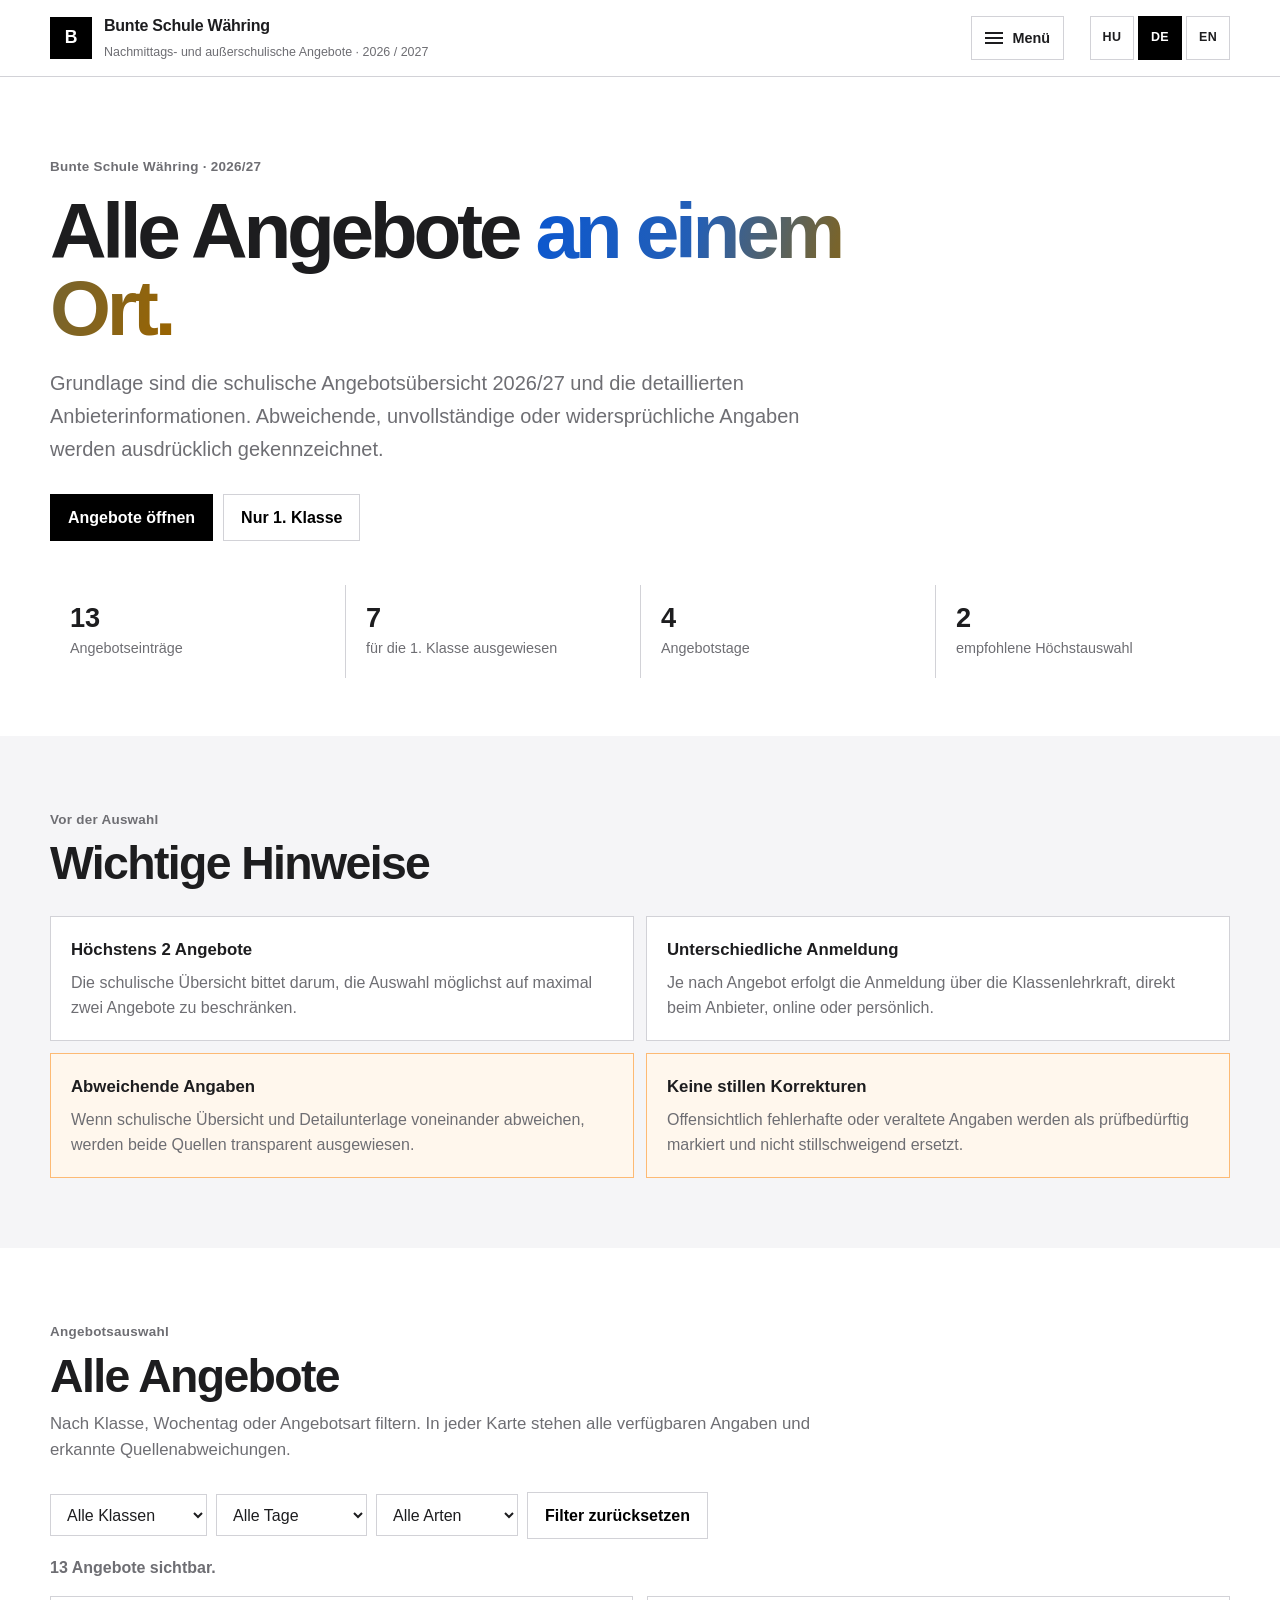
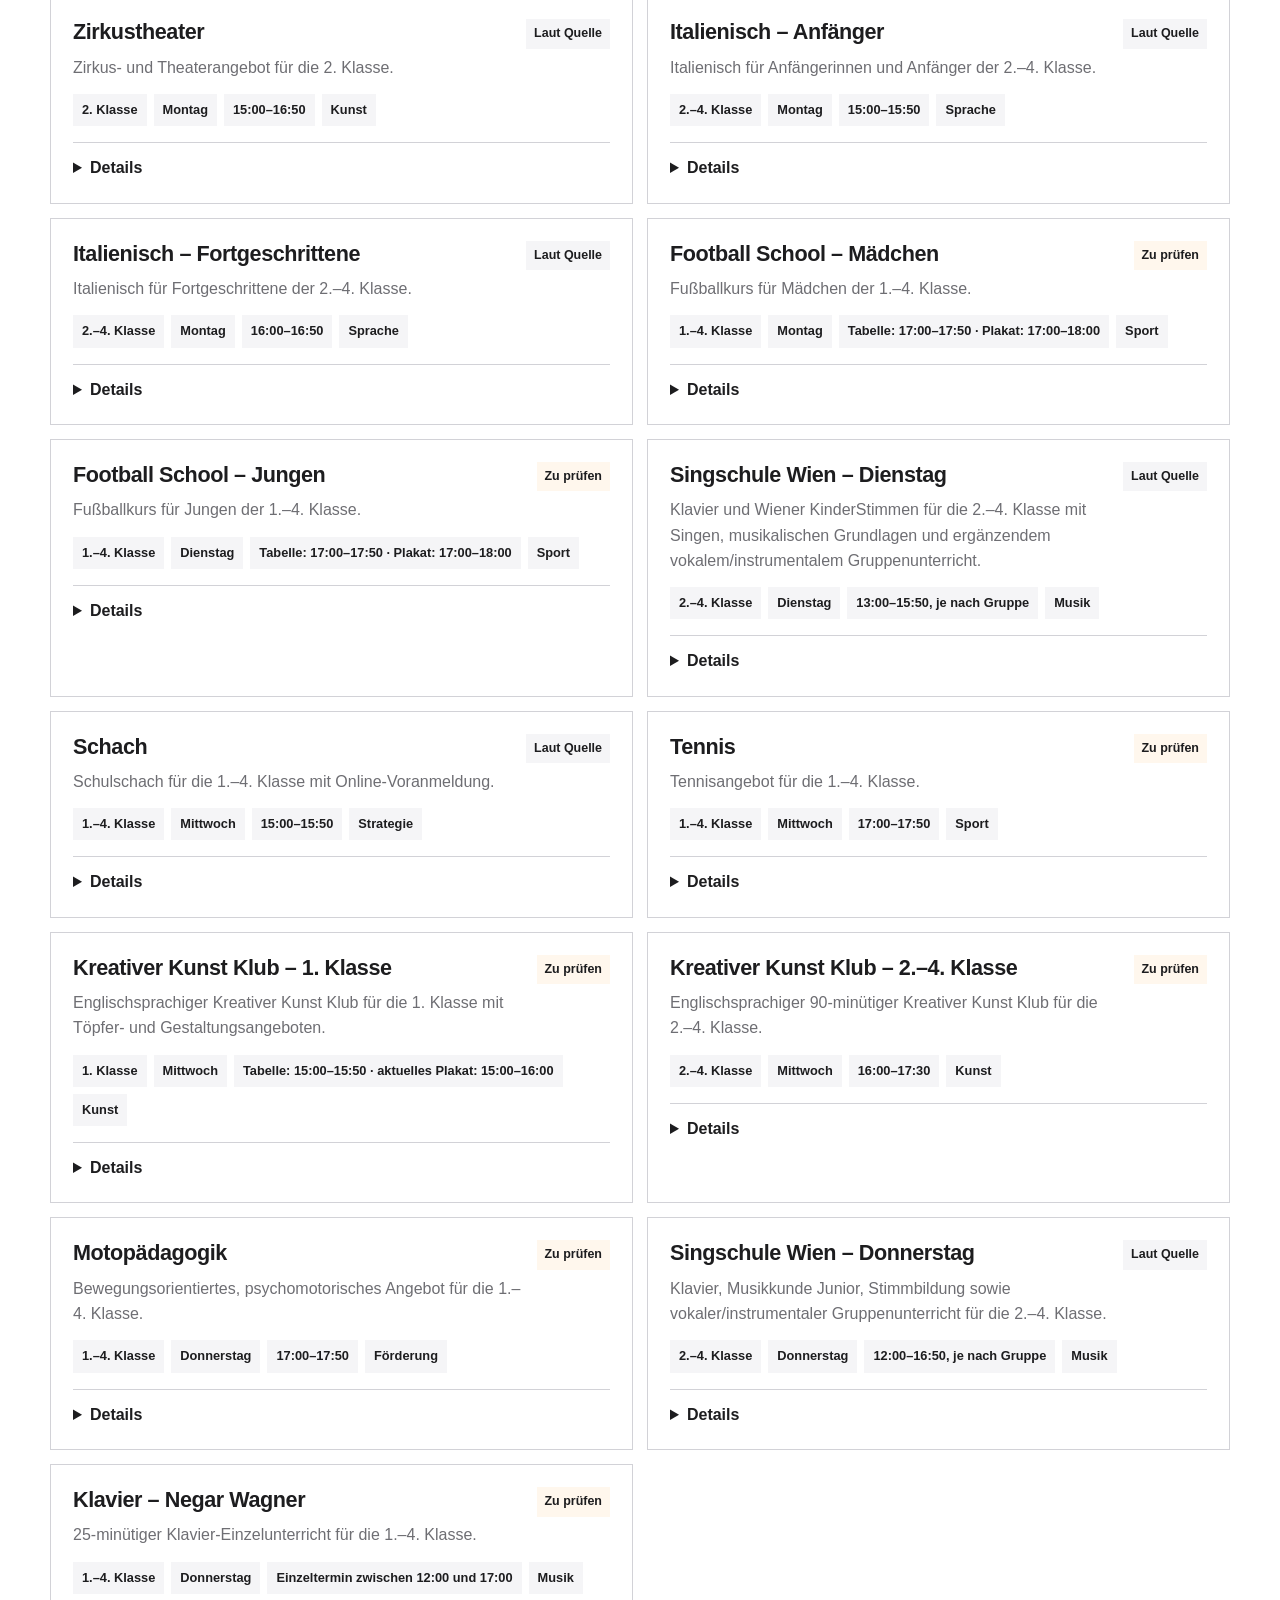
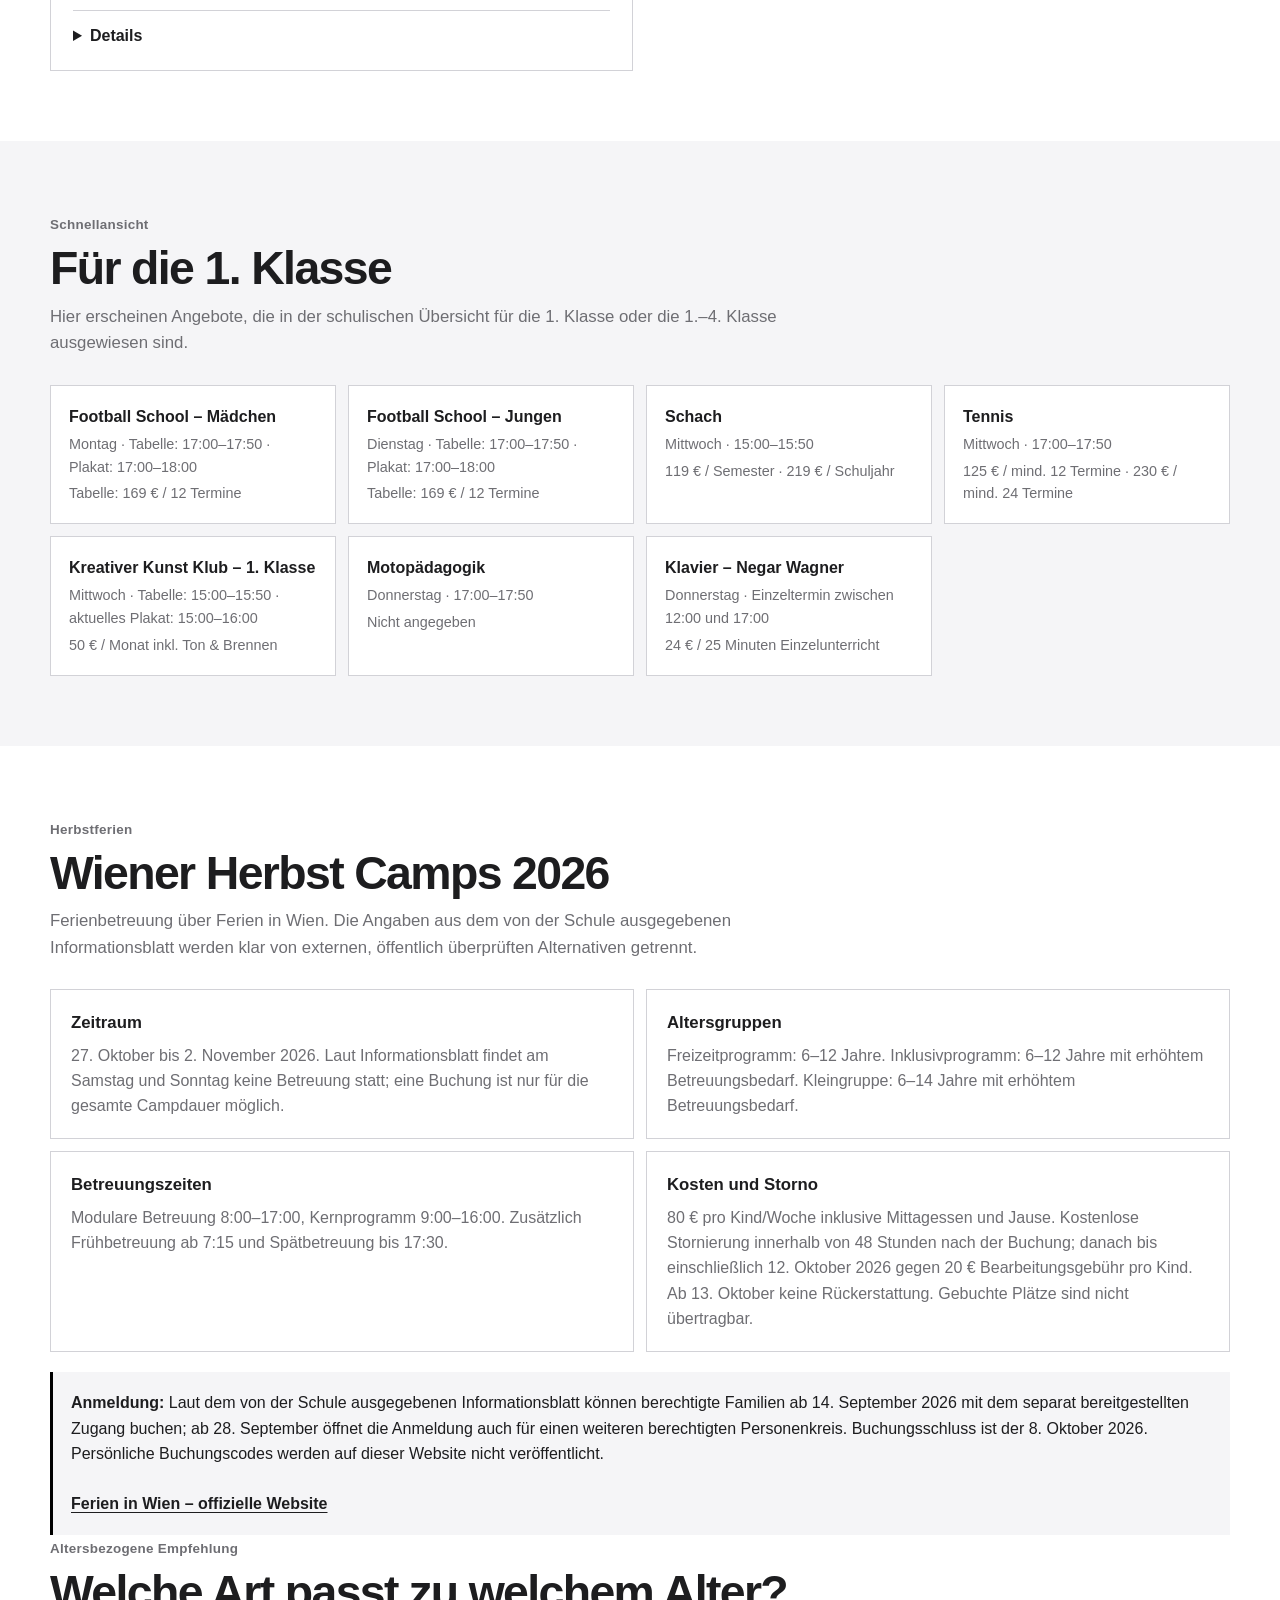
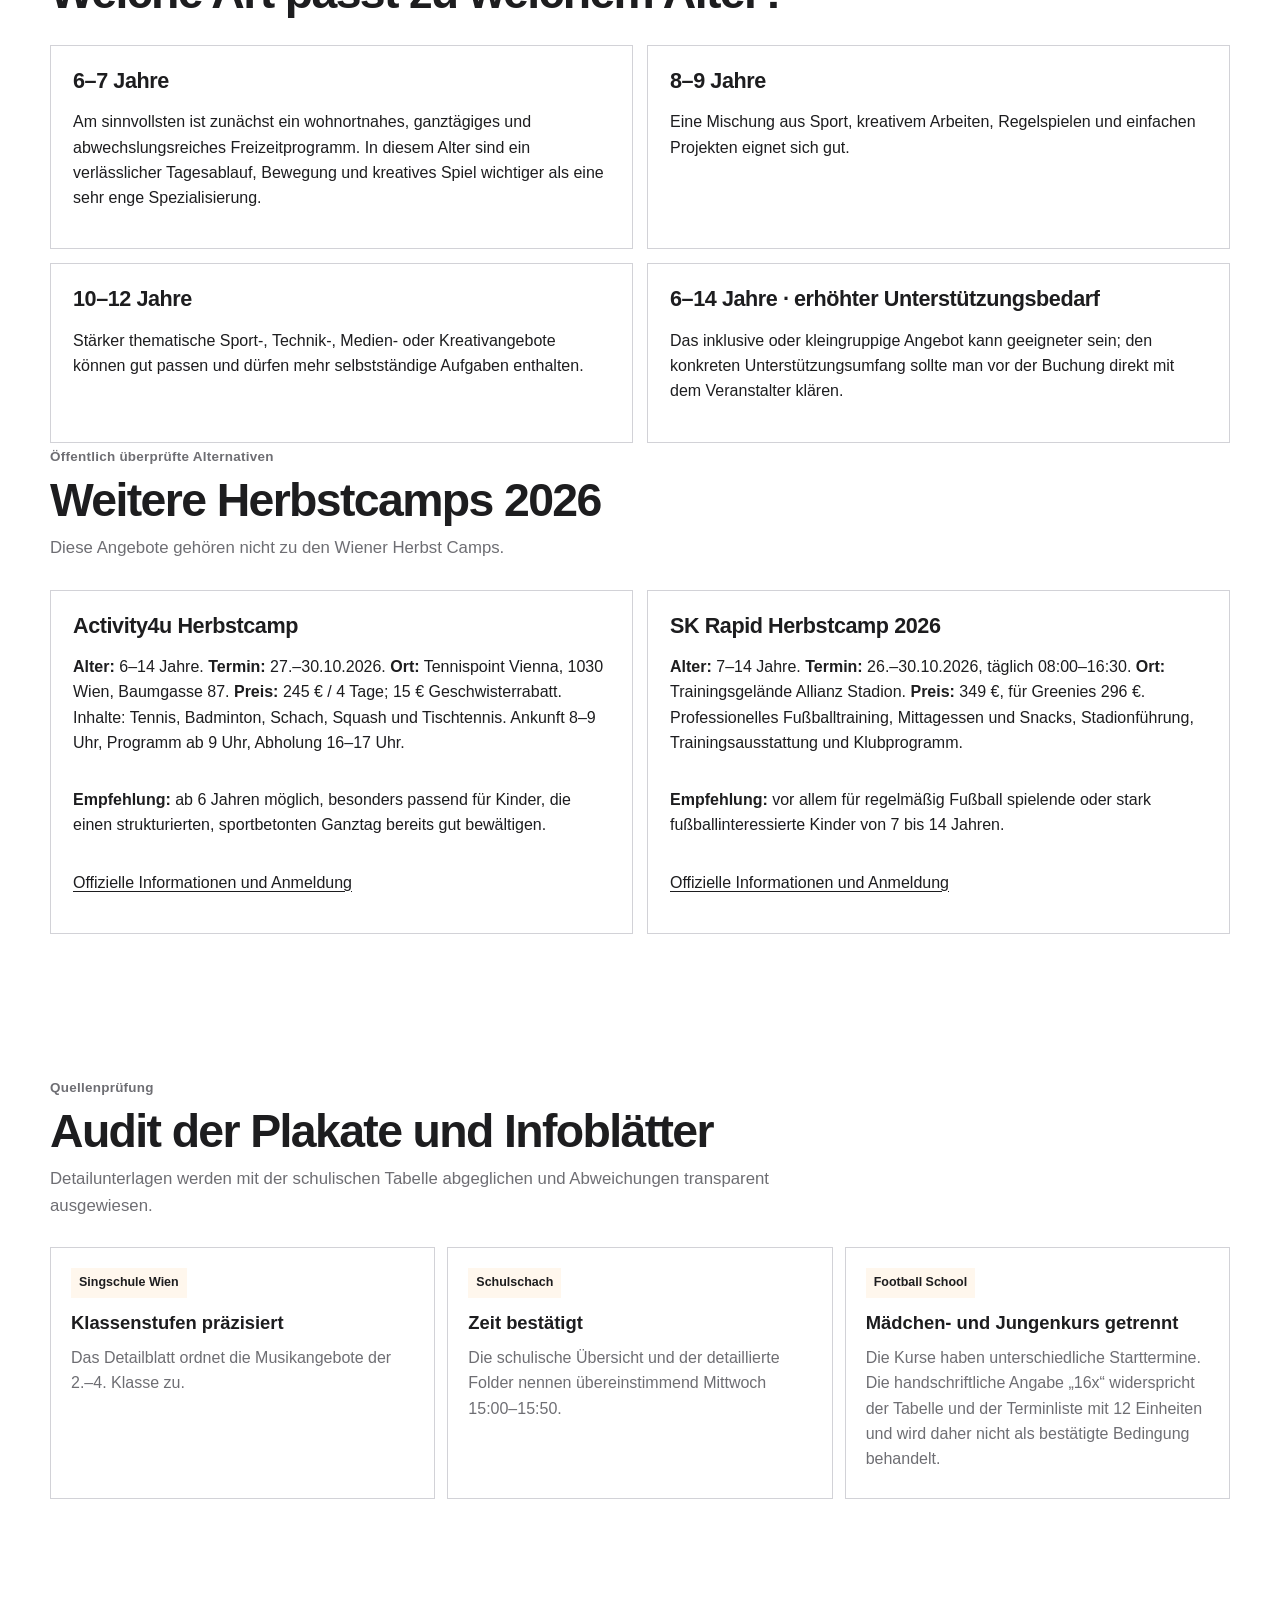
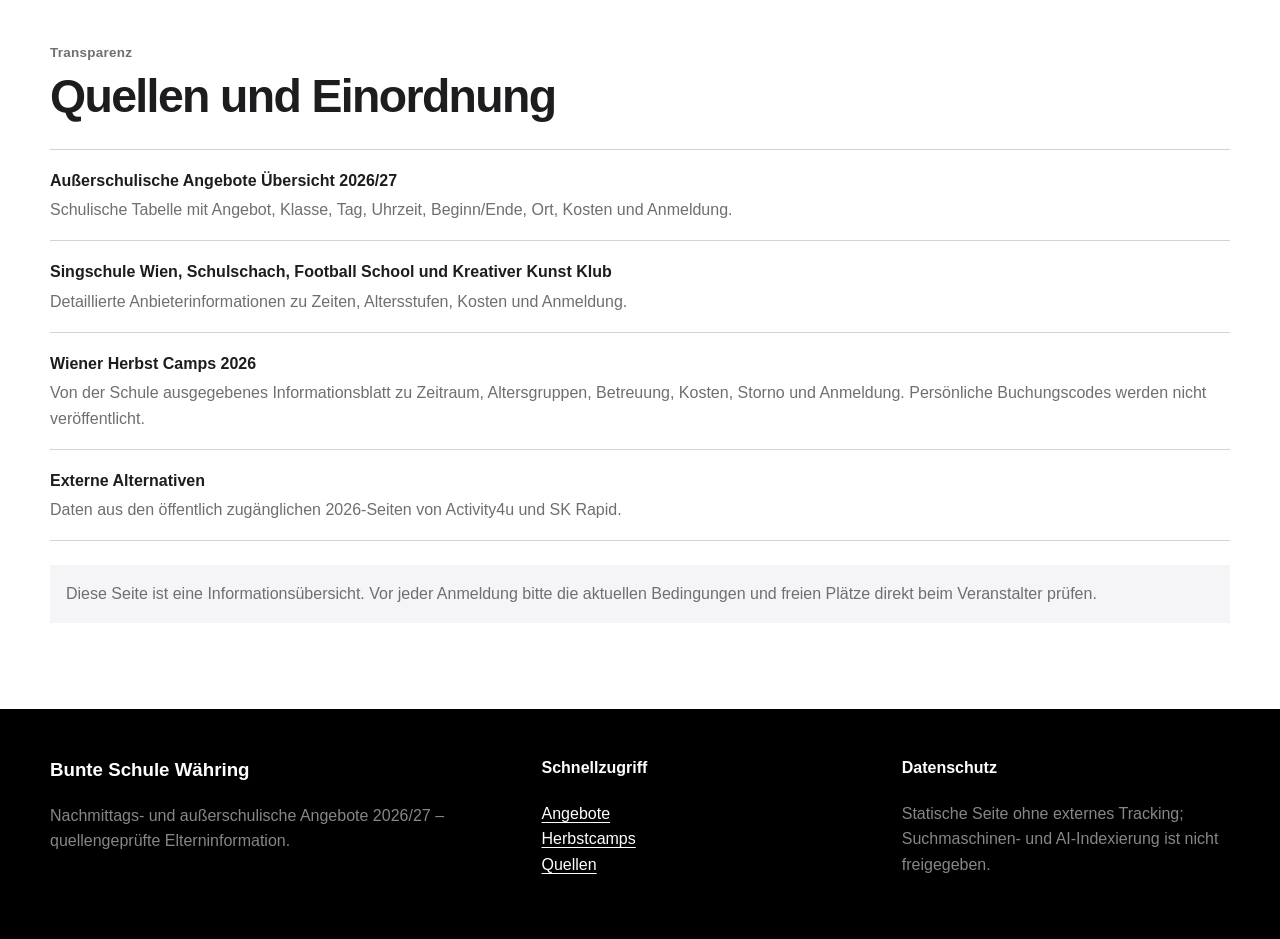
==== commit 192c2324: "Finalisiere deutsche Inhalte, Datenschutz, Camp-Recherche und Quellenprüfung" ====
--- a/de/index.html
+++ b/de/index.html
@@ -4,20 +4,20 @@
 <meta charset="utf-8"><meta name="viewport" content="width=device-width,initial-scale=1,viewport-fit=cover">
 <title>Nachmittagsangebote 2026/27 | Bunte Schule Währing</title>
 <meta name="description" content="Durchsuchbare, quellengeprüfte Übersicht der Nachmittags- und außerschulischen Angebote der Bunten Schule Währing 2026/27 mit Zeiten, Kosten, Klassenstufen und Anmeldung.">
-<meta name="robots" content="index,follow,max-snippet:-1,max-image-preview:large"><meta name="theme-color" content="#ffffff">
-<link rel="alternate" hreflang="hu-AT" href="../"><link rel="alternate" hreflang="de-AT" href="./"><link rel="alternate" hreflang="en" href="../en/"><link rel="alternate" hreflang="x-default" href="../">
-<link rel="stylesheet" href="../styles.css?v=20260909-2"><link rel="stylesheet" href="../i18n.css?v=20260909-1">
-<script type="application/ld+json">{"@context":"https://schema.org","@type":"CollectionPage","name":"Bunte Schule Währing – Nachmittagsangebote 2026/27","inLanguage":"de-AT","about":{"@type":"School","name":"Bunte Schule Währing"},"description":"Quellengeprüfte Elternübersicht auf Basis der schulischen Angebotsliste und der detaillierten Anbieterinformationen."}</script>
+<meta name="robots" content="noindex,nofollow,noarchive,nosnippet,noimageindex"><meta name="googlebot" content="noindex,nofollow,noarchive,nosnippet,noimageindex"><meta name="bingbot" content="noindex,nofollow,noarchive,nosnippet,noimageindex"><meta name="theme-color" content="#ffffff">
+<link rel="stylesheet" href="../styles.css?v=20260910-1"><link rel="stylesheet" href="../i18n.css?v=20260910-1">
 </head><body>
 <a class="skip-link" href="#main">Zum Inhalt springen</a>
-<header class="site-head"><div class="wrap head-in"><a class="brand" href="#top" aria-label="Bunte Schule Währing Angebote – Startseite"><span class="brand-mark" aria-hidden="true">B</span><span><span class="n">Bunte Schule Währing</span><br><span class="s">Nachmittags- und außerschulische Angebote · 2026 / 2027</span></span></a><details class="menu-shell"><summary aria-label="Menü öffnen">Menü</summary><nav class="nav" aria-label="Hauptnavigation"><a href="#angebote" onclick="gradeFilter.value='all';gradeFilter.dispatchEvent(new Event('change'))">Alle Schulangebote</a><a href="#angebote" onclick="gradeFilter.value='1';gradeFilter.dispatchEvent(new Event('change'))">Programme für die 1. Klasse</a><a href="#angebote" onclick="gradeFilter.value='2';gradeFilter.dispatchEvent(new Event('change'))">Programme für die 2. Klasse</a><a href="#angebote" onclick="gradeFilter.value='3';gradeFilter.dispatchEvent(new Event('change'))">Programme für die 3. Klasse</a><a href="#angebote" onclick="gradeFilter.value='4';gradeFilter.dispatchEvent(new Event('change'))">Programme für die 4. Klasse</a><a href="#herbst-camps">Wiener Herbst Camps 2026</a><a href="https://programvalaszto.magyariskola.at/" target="_blank" rel="noopener">Bécsi Magyar Iskola – ungarischsprachige Angebote</a><a href="https://www.becsinaplo.at/post/tobb-mint-egyesuleti-iskolak-a-magyaroktatas-uj-utjai-becsben" target="_blank" rel="noopener">Bécsi Napló – Neue Wege des Ungarischunterrichts</a><a href="#plakat-audit">Plakate und Quellenprüfung</a><a href="#quellen">Quellen und Dateneinordnung</a></nav></details><div class="lang-switch" aria-label="Sprachauswahl"><a href="../" lang="hu">HU</a><a href="./" lang="de" aria-current="page">DE</a><a href="../en/" lang="en">EN</a></div></div></header>
+<header class="site-head"><div class="wrap head-in"><a class="brand" href="#top" aria-label="Bunte Schule Währing Angebote – Startseite"><span class="brand-mark" aria-hidden="true">B</span><span><span class="n">Bunte Schule Währing</span><br><span class="s">Nachmittags- und außerschulische Angebote · 2026 / 2027</span></span></a><details class="menu-shell"><summary aria-label="Menü öffnen">Menü</summary><nav class="nav" aria-label="Hauptnavigation"><a href="#angebote" onclick="gradeFilter.value='all';gradeFilter.dispatchEvent(new Event('change'))">Alle Schulangebote</a><a href="#angebote" onclick="gradeFilter.value='1';gradeFilter.dispatchEvent(new Event('change'))">Programme für die 1. Klasse</a><a href="#angebote" onclick="gradeFilter.value='2';gradeFilter.dispatchEvent(new Event('change'))">Programme für die 2. Klasse</a><a href="#angebote" onclick="gradeFilter.value='3';gradeFilter.dispatchEvent(new Event('change'))">Programme für die 3. Klasse</a><a href="#angebote" onclick="gradeFilter.value='4';gradeFilter.dispatchEvent(new Event('change'))">Programme für die 4. Klasse</a><a href="#herbst-camps">Wiener Herbst Camps 2026</a><a href="https://programvalaszto.magyariskola.at/" target="_blank" rel="noopener noreferrer">Bécsi Magyar Iskola – ungarischsprachige Angebote</a><a href="https://www.becsinaplo.at/post/tobb-mint-egyesuleti-iskolak-a-magyaroktatas-uj-utjai-becsben" target="_blank" rel="noopener noreferrer">Bécsi Napló – Neue Wege des Ungarischunterrichts</a><a href="#plakat-audit">Plakate und Quellenprüfung</a><a href="#quellen">Quellen und Dateneinordnung</a></nav></details><div class="lang-switch" aria-label="Sprachauswahl"><a href="../" lang="hu">HU</a><a href="./" lang="de" aria-current="page">DE</a><a href="../en/" lang="en">EN</a></div></div></header>
 <main id="main">
-<section class="hero" id="top"><div class="wrap"><span class="eyebrow">Bunte Schule Währing · 2026/27</span><h1>Alle Angebote <span class="headline-accent">an einem Ort.</span></h1><p class="lead">Grundlage sind die schulische Angebotsübersicht 2026/27 sowie die detaillierten Unterlagen der Anbieter. Abweichende, unvollständige oder widersprüchliche Angaben werden ausdrücklich gekennzeichnet.</p><div class="hero-actions"><a class="btn" href="#angebote">Angebote öffnen</a><a class="btn ghost" href="#erste-klasse">Nur 1. Klasse</a></div><div class="stats"><div class="stat"><b id="statAll">13</b><span>Angebotseinträge</span></div><div class="stat"><b id="statFirst">8</b><span>für die 1. Klasse ausgewiesen</span></div><div class="stat"><b>4</b><span>Angebotstage</span></div><div class="stat"><b>2</b><span>empfohlene Höchstauswahl</span></div></div></div></section>
-<section class="section tint"><div class="wrap"><div class="section-head"><span class="eyebrow">Vor der Auswahl</span><h2>Wichtige Hinweise</h2></div><div class="notice-grid"><article class="notice"><b>Höchstens 2 Angebote</b><p>Die schulische Übersicht bittet darum, die Auswahl möglichst auf maximal zwei Angebote zu beschränken.</p></article><article class="notice"><b>Unterschiedliche Anmeldung</b><p>Je nach Angebot erfolgt die Anmeldung über die Klassenlehrkraft, direkt beim Anbieter, online oder persönlich.</p></article><article class="notice warn"><b>Abweichende Angaben</b><p>Wenn schulische Übersicht und Detailunterlage voneinander abweichen, wird dies gesondert gekennzeichnet.</p></article><article class="notice warn"><b>Quelldaten werden nicht geraten</b><p>Offensichtlich fehlerhafte oder veraltete Angaben werden als solche markiert und nicht stillschweigend korrigiert.</p></article></div></div></section>
+<section class="hero" id="top"><div class="wrap"><span class="eyebrow">Bunte Schule Währing · 2026/27</span><h1>Alle Angebote <span class="headline-accent">an einem Ort.</span></h1><p class="lead">Grundlage sind die schulische Angebotsübersicht 2026/27 und die detaillierten Anbieterinformationen. Abweichende, unvollständige oder widersprüchliche Angaben werden ausdrücklich gekennzeichnet.</p><div class="hero-actions"><a class="btn" href="#angebote">Angebote öffnen</a><a class="btn ghost" href="#erste-klasse">Nur 1. Klasse</a></div><div class="stats"><div class="stat"><b id="statAll">13</b><span>Angebotseinträge</span></div><div class="stat"><b id="statFirst">8</b><span>für die 1. Klasse ausgewiesen</span></div><div class="stat"><b>4</b><span>Angebotstage</span></div><div class="stat"><b>2</b><span>empfohlene Höchstauswahl</span></div></div></div></section>
+<section class="section tint"><div class="wrap"><div class="section-head"><span class="eyebrow">Vor der Auswahl</span><h2>Wichtige Hinweise</h2></div><div class="notice-grid"><article class="notice"><b>Höchstens 2 Angebote</b><p>Die schulische Übersicht bittet darum, die Auswahl möglichst auf maximal zwei Angebote zu beschränken.</p></article><article class="notice"><b>Unterschiedliche Anmeldung</b><p>Je nach Angebot erfolgt die Anmeldung über die Klassenlehrkraft, direkt beim Anbieter, online oder persönlich.</p></article><article class="notice warn"><b>Abweichende Angaben</b><p>Wenn schulische Übersicht und Detailunterlage voneinander abweichen, werden beide Quellen transparent ausgewiesen.</p></article><article class="notice warn"><b>Keine stillen Korrekturen</b><p>Offensichtlich fehlerhafte oder veraltete Angaben werden als prüfbedürftig markiert und nicht stillschweigend ersetzt.</p></article></div></div></section>
 <section class="section" id="angebote"><div class="wrap"><div class="section-head"><span class="eyebrow">Angebotsauswahl</span><h2>Alle Angebote</h2><p>Nach Klasse, Wochentag oder Angebotsart filtern. In jeder Karte stehen alle verfügbaren Angaben und erkannte Quellenabweichungen.</p></div><div class="filterbar" role="group" aria-label="Angebotsfilter"><select id="gradeFilter" aria-label="Klasse"><option value="all">Alle Klassen</option><option value="1">1. Klasse</option><option value="2">2. Klasse</option><option value="3">3. Klasse</option><option value="4">4. Klasse</option></select><select id="dayFilter" aria-label="Tag"><option value="all">Alle Tage</option><option value="MO">Montag</option><option value="DI">Dienstag</option><option value="MI">Mittwoch</option><option value="DO">Donnerstag</option></select><select id="typeFilter" aria-label="Art"><option value="all">Alle Arten</option><option value="sport">Sport</option><option value="musik">Musik</option><option value="kunst">Kunst</option><option value="sprache">Sprache</option><option value="entwicklung">Förderung</option><option value="strategie">Strategie</option></select><button class="btn ghost compact" id="resetFilters" type="button">Filter zurücksetzen</button></div><p class="count" id="resultCount" aria-live="polite"></p><div class="program-grid" id="programGrid"></div></div></section>
-<section class="section tint" id="erste-klasse"><div class="wrap"><div class="section-head"><span class="eyebrow">Schnellansicht</span><h2>Für die 1. Klasse</h2><p>Hier erscheinen Angebote, die in der Tabelle ausdrücklich für die 1.–4. Klasse oder nur für die 1. Klasse angegeben sind.</p></div><div class="first-grid" id="firstGradeGrid"></div></div></section>
-<section class="section" id="herbst-camps"><div class="wrap"><div class="section-head"><span class="eyebrow">Herbstferien</span><h2>Wiener Herbst Camps 2026</h2><p>Modulare und interdisziplinäre Ferienbetreuung mit Freizeitprogramm im Rahmen von Ferien in Wien.</p></div><div class="notice-grid"><article class="notice"><b>Zeitraum</b><p>27. Oktober bis 2. November 2026. Laut Informationsblatt findet am Samstag und Sonntag keine Betreuung statt; eine Buchung ist nur für die gesamte Campdauer möglich.</p></article><article class="notice"><b>Altersgruppen</b><p>Freizeitprogramm: 6–12 Jahre. Inklusivprogramm: 6–12 Jahre mit erhöhtem Betreuungsbedarf. Kleingruppe: 6–14 Jahre mit erhöhtem Betreuungsbedarf.</p></article><article class="notice"><b>Betreuungszeiten</b><p>Modulare Betreuungszeit 8:00–17:00, Kernbetreuungszeit mit Aktivitätsprogramm 9:00–16:00. Zusätzlich Frühbetreuung ab 7:15 und Spätbetreuung bis 17:30.</p></article><article class="notice"><b>Kosten und Storno</b><p>80 € pro Kind/Woche inklusive Mittagessen und Jause. Kostenlose Stornierung innerhalb von 48 Stunden nach der Buchung; danach bis einschließlich 12. Oktober 2026 gegen 20 € Bearbeitungsgebühr pro Kind. Ab 13. Oktober keine Rückerstattung. Gebuchte Plätze sind nicht übertragbar.</p></article></div><div class="source-priority"><strong>Anmeldung:</strong> Laut dem von der Schule ausgegebenen Informationsblatt können berechtigte Familien ab 14. September 2026 mit dem separat von der Schule bereitgestellten Zugang buchen; ab 28. September öffnet die Anmeldung auch für einen weiteren berechtigten Personenkreis. Buchungsschluss ist der 8. Oktober 2026. Persönliche Buchungscodes werden auf dieser Website bewusst nicht veröffentlicht.<br><br><a href="https://www.ferieninwien.at/offers/wiener-herbst-camps-2026" target="_blank" rel="noopener"><strong>Wiener Herbst Camps – Buchungsseite</strong></a> · <a href="https://www.ferieninwien.at/offers/wiener-herbst-camps-2026/help" target="_blank" rel="noopener">FAQ</a></div></div></section>
-<section class="section" id="plakat-audit"><div class="wrap"><div class="section-head"><span class="eyebrow">Quellenprüfung</span><h2>Audit der Plakate und Infoblätter</h2><p>Detailunterlagen werden mit der schulischen Tabelle abgeglichen und Abweichungen transparent ausgewiesen.</p></div><div class="poster-audit"><article class="poster-card"><span class="flag">Singschule Wien</span><h3>Klassenstufen präzisiert</h3><p>Das Infoblatt ordnet die Angebote den jeweiligen Klassenstufen zu.</p></article><article class="poster-card"><span class="flag">Schulschach</span><h3>Detailinformationen</h3><p>Zeitraum, Kosten und Online-Anmeldung werden durch ein separates Infoblatt erläutert.</p></article><article class="poster-card"><span class="flag">Football School</span><h3>Mädchen- und Jungenkurs getrennt</h3><p>Die beiden Kurse haben eigene Starttermine und Zeitangaben.</p></article></div></div></section>
-<section class="section" id="quellen"><div class="wrap"><div class="section-head"><span class="eyebrow">Transparenz</span><h2>Quellen und Einordnung</h2></div><div class="source-list"><div><b>Außerschulische Angebote Übersicht 2026/27</b><p>Schulische Tabelle mit Angebot, Klasse, Tag, Uhrzeit, Beginn/Ende, Ort, Kosten und Anmeldung.</p></div><div><b>Singschule Wien, Schulschach und Football School</b><p>Detaillierte Anbieterinformationen zu Zeiten, Altersstufen, Kosten und Anmeldung.</p></div><div><b>Wiener Herbst Camps 2026</b><p>Von der Schule ausgegebenes Informationsblatt zu Zeitraum, Altersgruppen, Betreuung, Kosten, Storno und Anmeldung. Persönliche Buchungscodes werden nicht veröffentlicht.</p></div></div><p class="disclaimer">Diese Seite ist eine Informationsübersicht. Vor der Anmeldung bitte die aktuellen Bedingungen und freien Plätze beim Veranstalter bestätigen.</p></div></section>
-</main><footer class="site-foot"><div class="wrap"><div class="foot-cols"><div><h3>Bunte Schule Währing</h3><p>Nachmittags- und außerschulische Angebote 2026/27 – quellengeprüfte Elterninformation.</p></div><div><h4>Schnellzugriff</h4><a href="#angebote">Angebote</a><br><a href="#herbst-camps">Wiener Herbst Camps</a><br><a href="#quellen">Quellen</a></div><div><h4>Status</h4><p>Statische Seite ohne externes Tracking.</p></div></div></div></footer>
-<script src="app.js?v=20260909-1" defer></script></body></html>+<section class="section tint" id="erste-klasse"><div class="wrap"><div class="section-head"><span class="eyebrow">Schnellansicht</span><h2>Für die 1. Klasse</h2><p>Hier erscheinen Angebote, die in der schulischen Übersicht für die 1. Klasse oder die 1.–4. Klasse ausgewiesen sind.</p></div><div class="first-grid" id="firstGradeGrid"></div></div></section>
+<section class="section" id="herbst-camps"><div class="wrap"><div class="section-head"><span class="eyebrow">Herbstferien</span><h2>Wiener Herbst Camps 2026</h2><p>Ferienbetreuung über Ferien in Wien. Die Angaben aus dem von der Schule ausgegebenen Informationsblatt werden klar von externen, öffentlich überprüften Alternativen getrennt.</p></div><div class="notice-grid"><article class="notice"><b>Zeitraum</b><p>27. Oktober bis 2. November 2026. Laut Informationsblatt findet am Samstag und Sonntag keine Betreuung statt; eine Buchung ist nur für die gesamte Campdauer möglich.</p></article><article class="notice"><b>Altersgruppen</b><p>Freizeitprogramm: 6–12 Jahre. Inklusivprogramm: 6–12 Jahre mit erhöhtem Betreuungsbedarf. Kleingruppe: 6–14 Jahre mit erhöhtem Betreuungsbedarf.</p></article><article class="notice"><b>Betreuungszeiten</b><p>Modulare Betreuung 8:00–17:00, Kernprogramm 9:00–16:00. Zusätzlich Frühbetreuung ab 7:15 und Spätbetreuung bis 17:30.</p></article><article class="notice"><b>Kosten und Storno</b><p>80 € pro Kind/Woche inklusive Mittagessen und Jause. Kostenlose Stornierung innerhalb von 48 Stunden nach der Buchung; danach bis einschließlich 12. Oktober 2026 gegen 20 € Bearbeitungsgebühr pro Kind. Ab 13. Oktober keine Rückerstattung. Gebuchte Plätze sind nicht übertragbar.</p></article></div><div class="source-priority"><strong>Anmeldung:</strong> Laut dem von der Schule ausgegebenen Informationsblatt können berechtigte Familien ab 14. September 2026 mit dem separat bereitgestellten Zugang buchen; ab 28. September öffnet die Anmeldung auch für einen weiteren berechtigten Personenkreis. Buchungsschluss ist der 8. Oktober 2026. Persönliche Buchungscodes werden auf dieser Website nicht veröffentlicht.<br><br><a href="https://www.ferieninwien.at/" target="_blank" rel="noopener noreferrer"><strong>Ferien in Wien – offizielle Website</strong></a></div>
+<div class="section-head"><span class="eyebrow">Altersbezogene Empfehlung</span><h2>Welche Art passt zu welchem Alter?</h2></div><div class="program-grid"><article class="card"><h3>6–7 Jahre</h3><p>Am sinnvollsten ist zunächst ein wohnortnahes, ganztägiges und abwechslungsreiches Freizeitprogramm. In diesem Alter sind ein verlässlicher Tagesablauf, Bewegung und kreatives Spiel wichtiger als eine sehr enge Spezialisierung.</p></article><article class="card"><h3>8–9 Jahre</h3><p>Eine Mischung aus Sport, kreativem Arbeiten, Regelspielen und einfachen Projekten eignet sich gut.</p></article><article class="card"><h3>10–12 Jahre</h3><p>Stärker thematische Sport-, Technik-, Medien- oder Kreativangebote können gut passen und dürfen mehr selbstständige Aufgaben enthalten.</p></article><article class="card"><h3>6–14 Jahre · erhöhter Unterstützungsbedarf</h3><p>Das inklusive oder kleingruppige Angebot kann geeigneter sein; den konkreten Unterstützungsumfang sollte man vor der Buchung direkt mit dem Veranstalter klären.</p></article></div>
+<div class="section-head"><span class="eyebrow">Öffentlich überprüfte Alternativen</span><h2>Weitere Herbstcamps 2026</h2><p>Diese Angebote gehören nicht zu den Wiener Herbst Camps.</p></div><div class="program-grid"><article class="card"><h3>Activity4u Herbstcamp</h3><p><b>Alter:</b> 6–14 Jahre. <b>Termin:</b> 27.–30.10.2026. <b>Ort:</b> Tennispoint Vienna, 1030 Wien, Baumgasse 87. <b>Preis:</b> 245 € / 4 Tage; 15 € Geschwisterrabatt. Inhalte: Tennis, Badminton, Schach, Squash und Tischtennis. Ankunft 8–9 Uhr, Programm ab 9 Uhr, Abholung 16–17 Uhr.</p><p><b>Empfehlung:</b> ab 6 Jahren möglich, besonders passend für Kinder, die einen strukturierten, sportbetonten Ganztag bereits gut bewältigen.</p><p><a href="https://www.activity4u.at/772" target="_blank" rel="noopener noreferrer">Offizielle Informationen und Anmeldung</a></p></article><article class="card"><h3>SK Rapid Herbstcamp 2026</h3><p><b>Alter:</b> 7–14 Jahre. <b>Termin:</b> 26.–30.10.2026, täglich 08:00–16:30. <b>Ort:</b> Trainingsgelände Allianz Stadion. <b>Preis:</b> 349 €, für Greenies 296 €. Professionelles Fußballtraining, Mittagessen und Snacks, Stadionführung, Trainingsausstattung und Klubprogramm.</p><p><b>Empfehlung:</b> vor allem für regelmäßig Fußball spielende oder stark fußballinteressierte Kinder von 7 bis 14 Jahren.</p><p><a href="https://prod.skrapid.at/aktuelles/2026/08/sk-rapid-herbstcamp-2026/" target="_blank" rel="noopener noreferrer">Offizielle Informationen und Anmeldung</a></p></article></div></div></section>
+<section class="section" id="plakat-audit"><div class="wrap"><div class="section-head"><span class="eyebrow">Quellenprüfung</span><h2>Audit der Plakate und Infoblätter</h2><p>Detailunterlagen werden mit der schulischen Tabelle abgeglichen und Abweichungen transparent ausgewiesen.</p></div><div class="poster-audit"><article class="poster-card"><span class="flag">Singschule Wien</span><h3>Klassenstufen präzisiert</h3><p>Das Detailblatt ordnet die Musikangebote der 2.–4. Klasse zu.</p></article><article class="poster-card"><span class="flag">Schulschach</span><h3>Zeit bestätigt</h3><p>Die schulische Übersicht und der detaillierte Folder nennen übereinstimmend Mittwoch 15:00–15:50.</p></article><article class="poster-card"><span class="flag">Football School</span><h3>Mädchen- und Jungenkurs getrennt</h3><p>Die Kurse haben unterschiedliche Starttermine. Die handschriftliche Angabe „16x“ widerspricht der Tabelle und der Terminliste mit 12 Einheiten und wird daher nicht als bestätigte Bedingung behandelt.</p></article></div></div></section>
+<section class="section" id="quellen"><div class="wrap"><div class="section-head"><span class="eyebrow">Transparenz</span><h2>Quellen und Einordnung</h2></div><div class="source-list"><div><b>Außerschulische Angebote Übersicht 2026/27</b><p>Schulische Tabelle mit Angebot, Klasse, Tag, Uhrzeit, Beginn/Ende, Ort, Kosten und Anmeldung.</p></div><div><b>Singschule Wien, Schulschach, Football School und Kreativer Kunst Klub</b><p>Detaillierte Anbieterinformationen zu Zeiten, Altersstufen, Kosten und Anmeldung.</p></div><div><b>Wiener Herbst Camps 2026</b><p>Von der Schule ausgegebenes Informationsblatt zu Zeitraum, Altersgruppen, Betreuung, Kosten, Storno und Anmeldung. Persönliche Buchungscodes werden nicht veröffentlicht.</p></div><div><b>Externe Alternativen</b><p>Daten aus den öffentlich zugänglichen 2026-Seiten von Activity4u und SK Rapid.</p></div></div><p class="disclaimer">Diese Seite ist eine Informationsübersicht. Vor jeder Anmeldung bitte die aktuellen Bedingungen und freien Plätze direkt beim Veranstalter prüfen.</p></div></section>
+</main><footer class="site-foot"><div class="wrap"><div class="foot-cols"><div><h3>Bunte Schule Währing</h3><p>Nachmittags- und außerschulische Angebote 2026/27 – quellengeprüfte Elterninformation.</p></div><div><h4>Schnellzugriff</h4><a href="#angebote">Angebote</a><br><a href="#herbst-camps">Herbstcamps</a><br><a href="#quellen">Quellen</a></div><div><h4>Datenschutz</h4><p>Statische Seite ohne externes Tracking; Suchmaschinen- und AI-Indexierung ist nicht freigegeben.</p></div></div></div></footer>
+<script src="app.js?v=20260910-1" defer></script><script src="audit-fixes.js?v=20260910-1" defer></script></body></html>
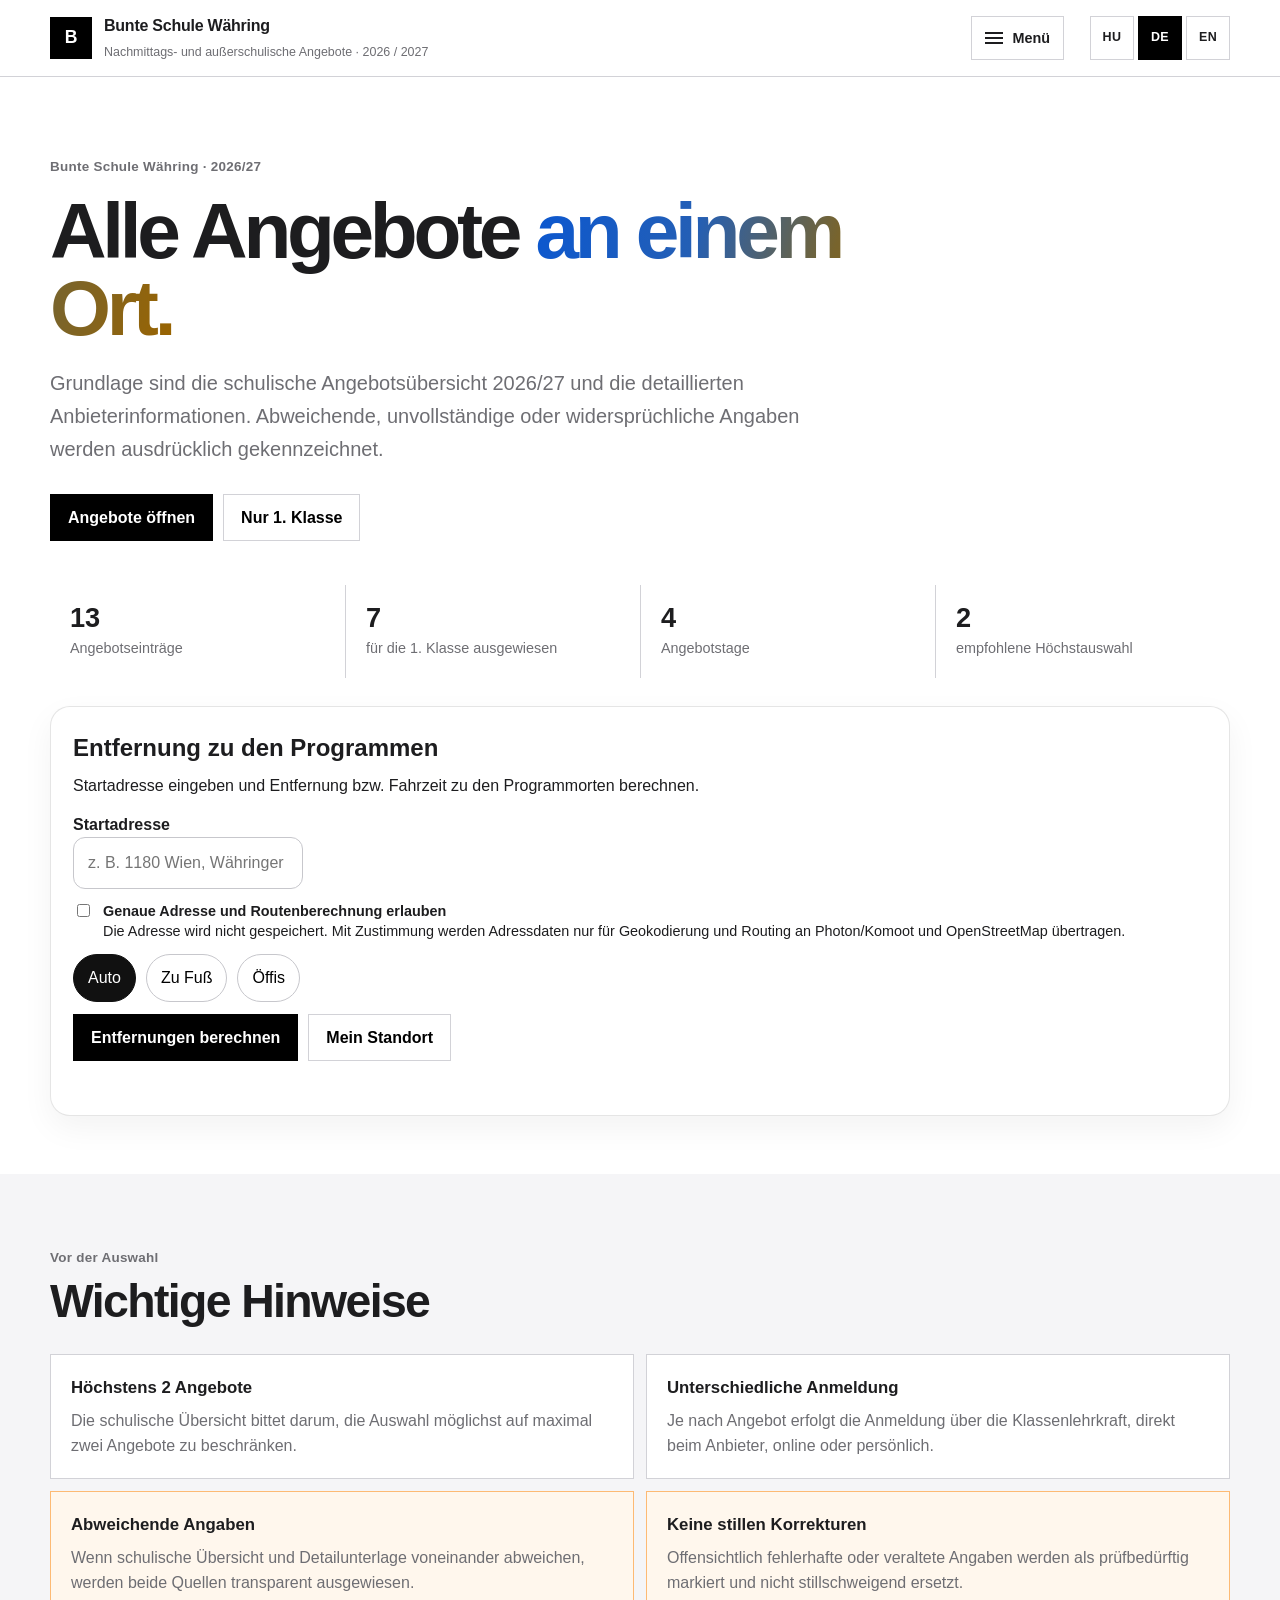
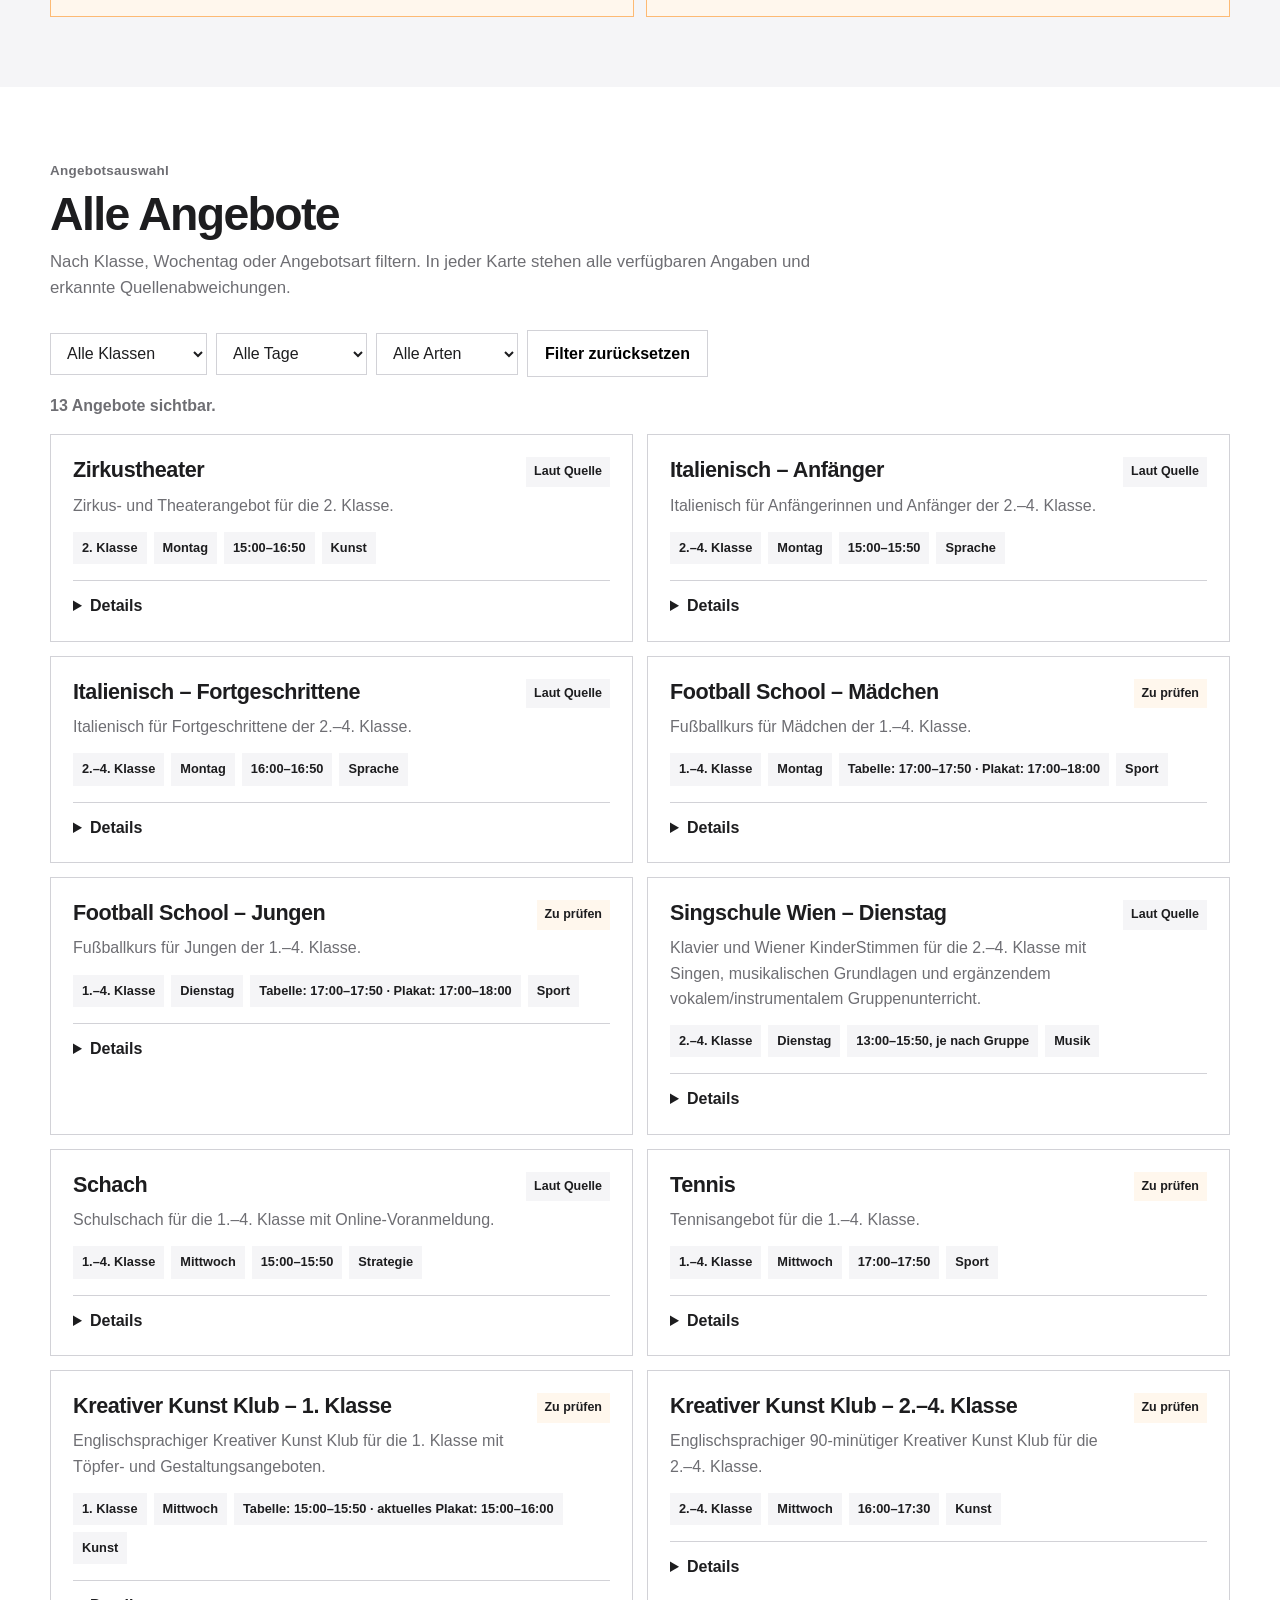
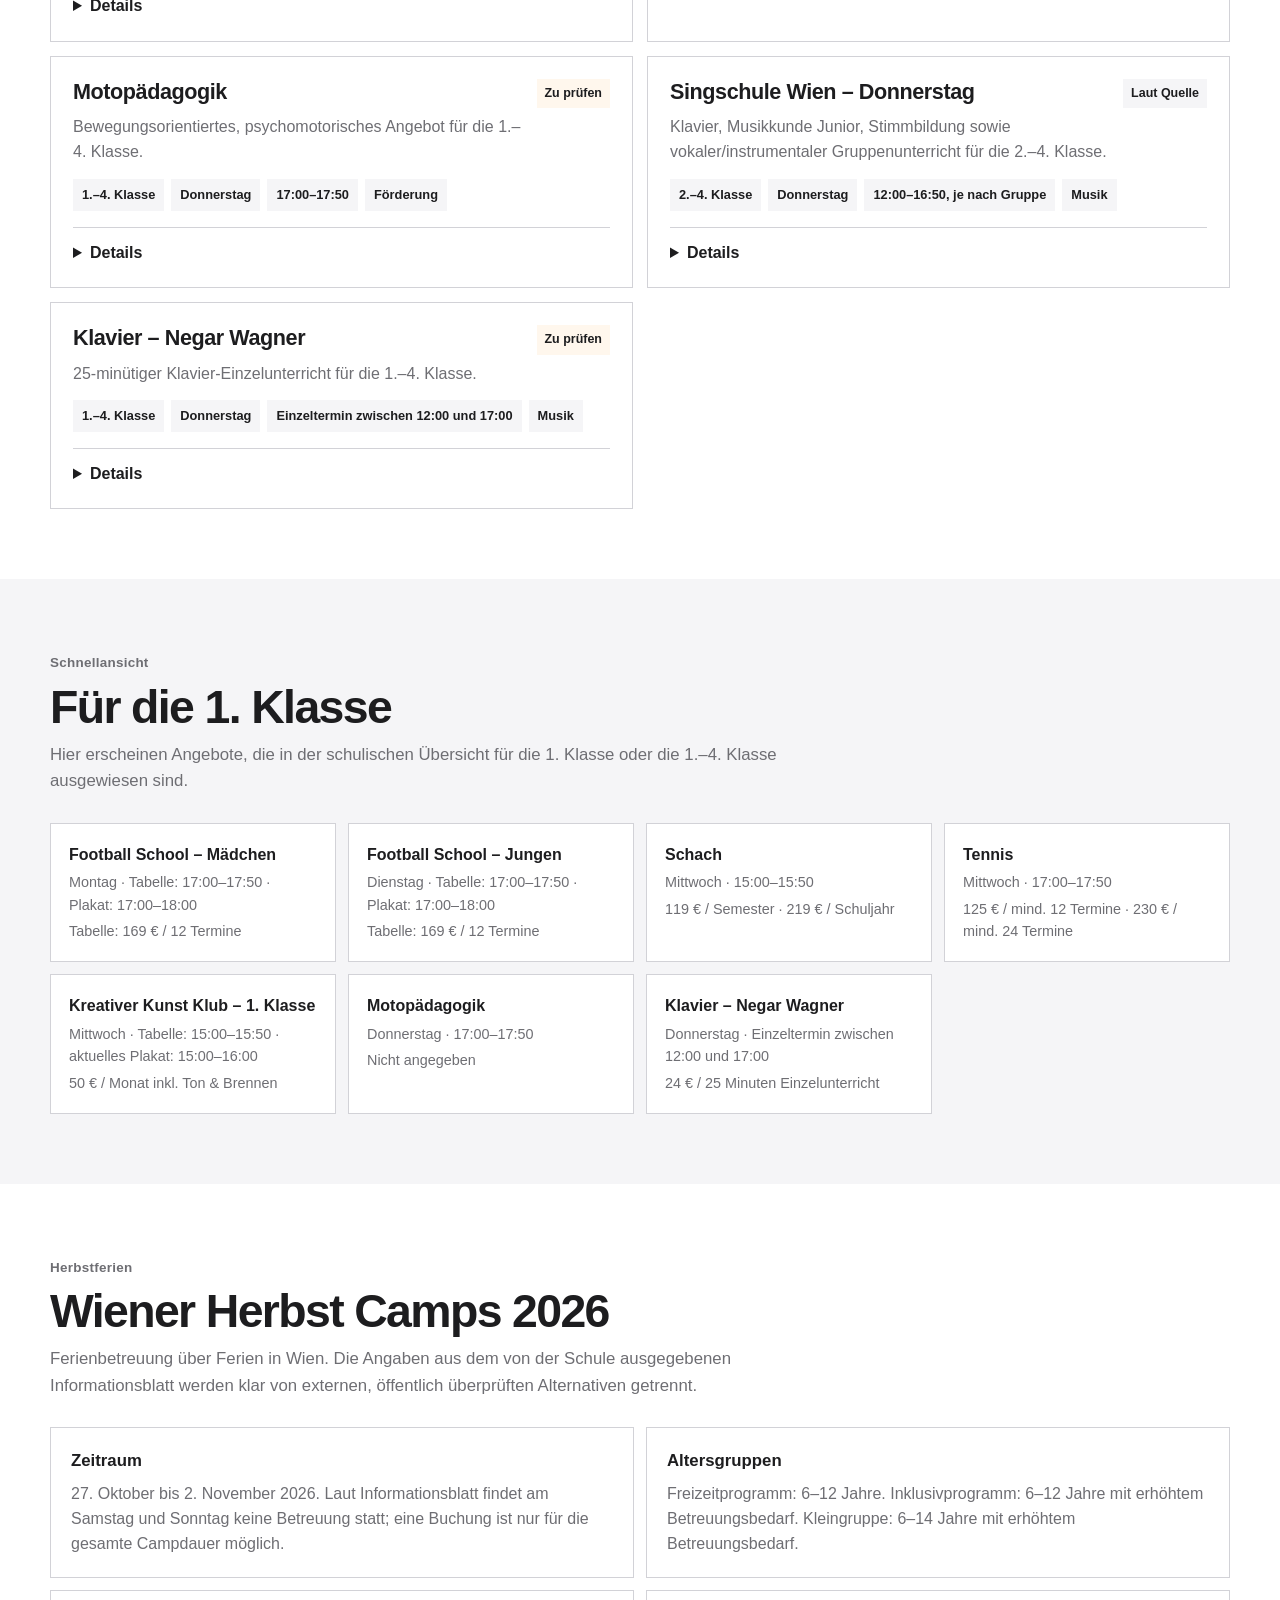
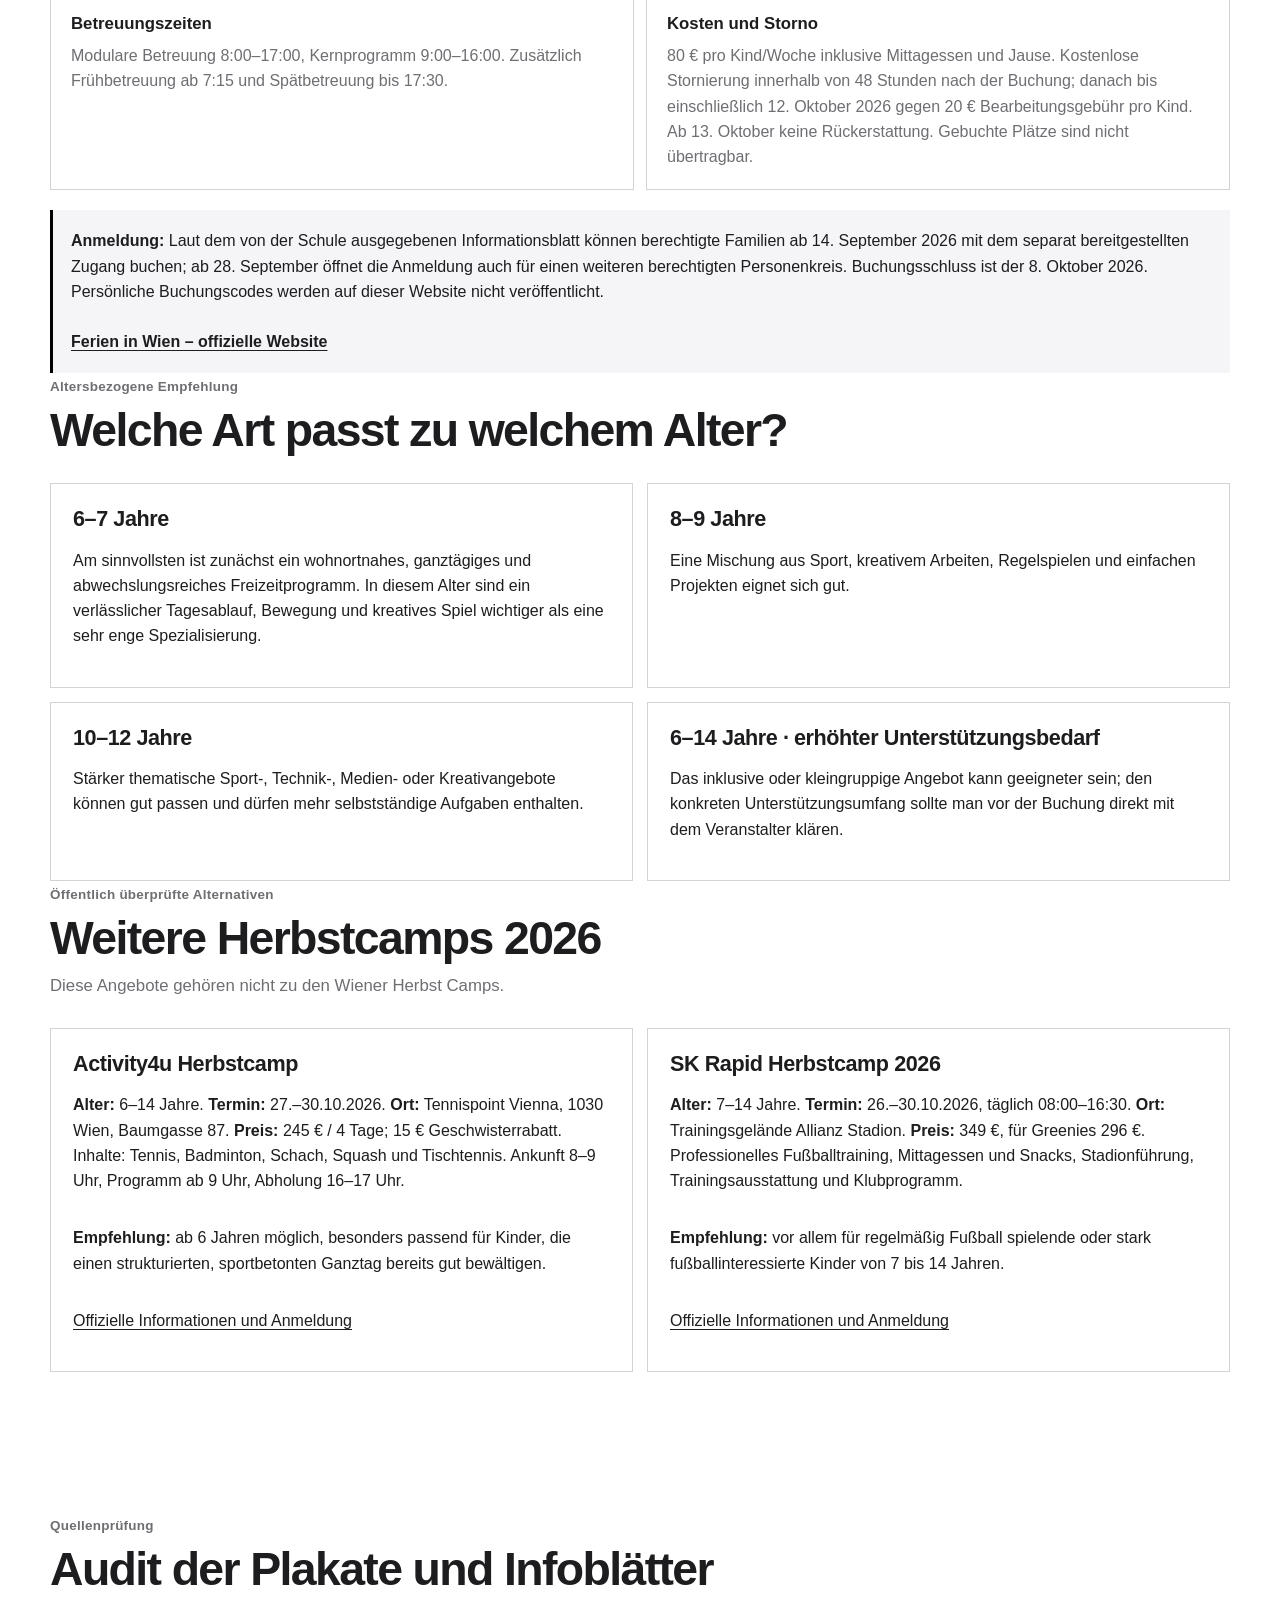
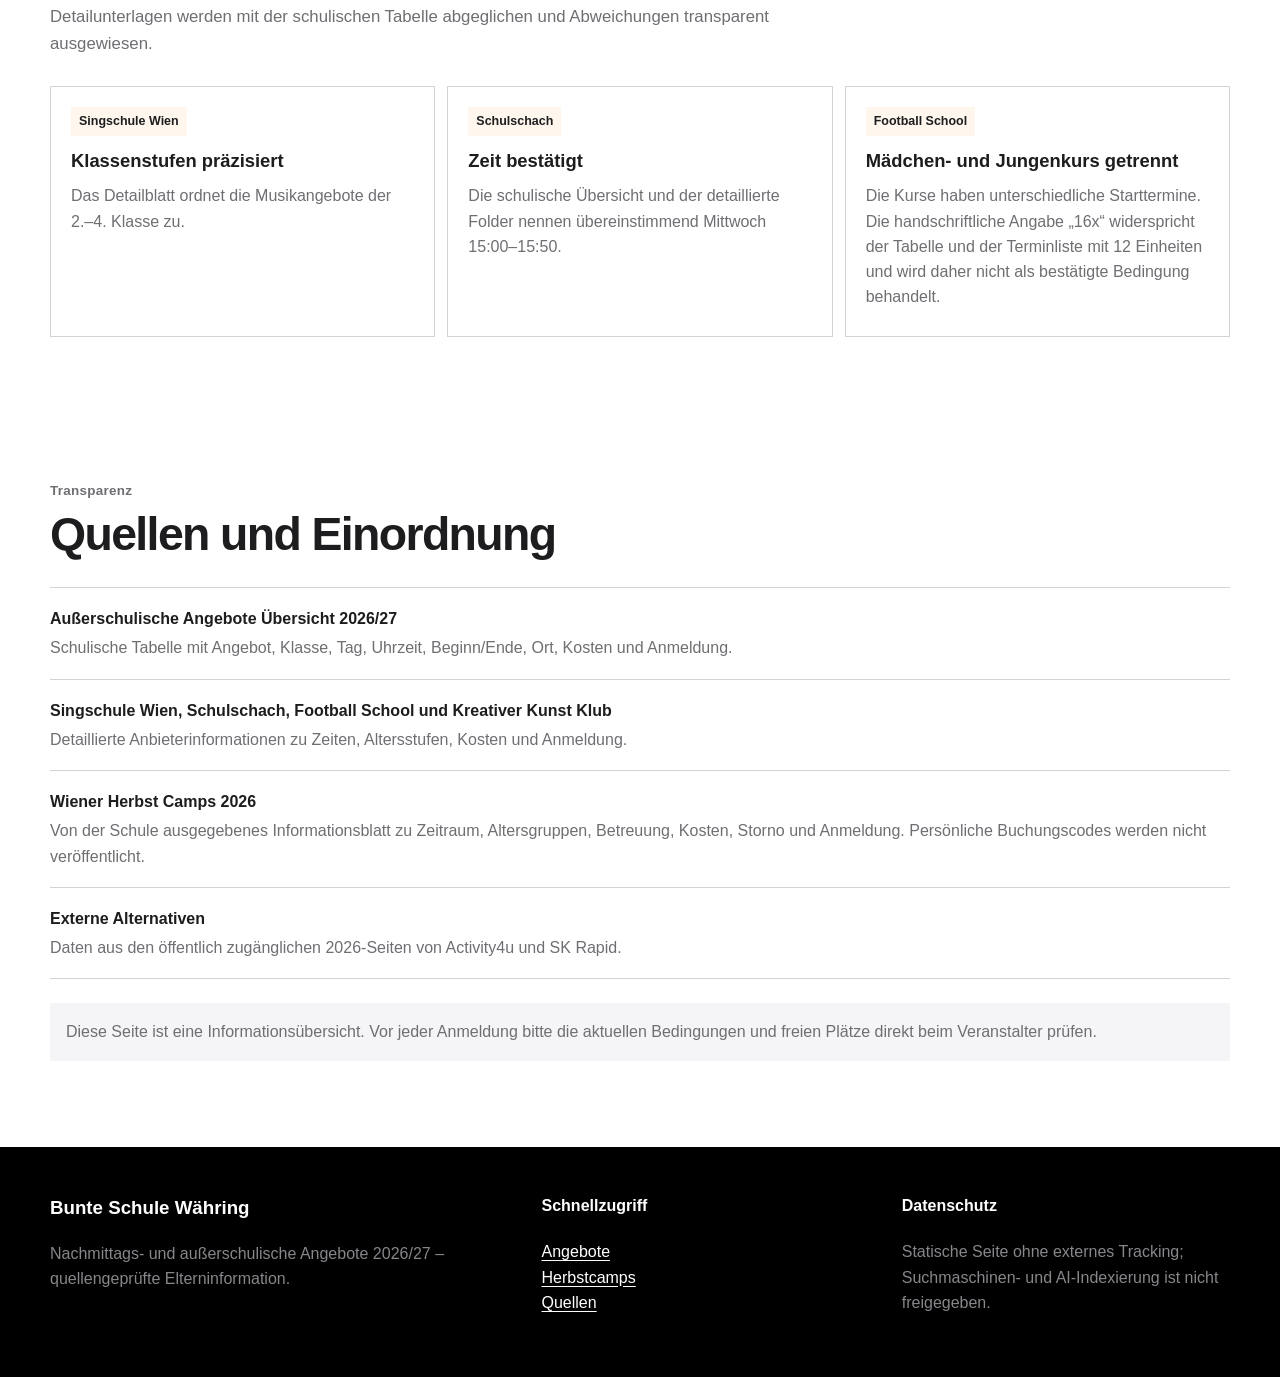
==== commit 53457559: "Wire Google Maps and BMI-style distance system" ====
--- a/de/index.html
+++ b/de/index.html
@@ -8,7 +8,7 @@
 <link rel="stylesheet" href="../styles.css?v=20260910-1"><link rel="stylesheet" href="../i18n.css?v=20260910-1">
 </head><body>
 <a class="skip-link" href="#main">Zum Inhalt springen</a>
-<header class="site-head"><div class="wrap head-in"><a class="brand" href="#top" aria-label="Bunte Schule Währing Angebote – Startseite"><span class="brand-mark" aria-hidden="true">B</span><span><span class="n">Bunte Schule Währing</span><br><span class="s">Nachmittags- und außerschulische Angebote · 2026 / 2027</span></span></a><details class="menu-shell"><summary aria-label="Menü öffnen">Menü</summary><nav class="nav" aria-label="Hauptnavigation"><a href="#angebote" onclick="gradeFilter.value='all';gradeFilter.dispatchEvent(new Event('change'))">Alle Schulangebote</a><a href="#angebote" onclick="gradeFilter.value='1';gradeFilter.dispatchEvent(new Event('change'))">Programme für die 1. Klasse</a><a href="#angebote" onclick="gradeFilter.value='2';gradeFilter.dispatchEvent(new Event('change'))">Programme für die 2. Klasse</a><a href="#angebote" onclick="gradeFilter.value='3';gradeFilter.dispatchEvent(new Event('change'))">Programme für die 3. Klasse</a><a href="#angebote" onclick="gradeFilter.value='4';gradeFilter.dispatchEvent(new Event('change'))">Programme für die 4. Klasse</a><a href="#herbst-camps">Wiener Herbst Camps 2026</a><a href="https://programvalaszto.magyariskola.at/" target="_blank" rel="noopener noreferrer">Bécsi Magyar Iskola – ungarischsprachige Angebote</a><a href="https://www.becsinaplo.at/post/tobb-mint-egyesuleti-iskolak-a-magyaroktatas-uj-utjai-becsben" target="_blank" rel="noopener noreferrer">Bécsi Napló – Neue Wege des Ungarischunterrichts</a><a href="#plakat-audit">Plakate und Quellenprüfung</a><a href="#quellen">Quellen und Dateneinordnung</a></nav></details><div class="lang-switch" aria-label="Sprachauswahl"><a href="../" lang="hu">HU</a><a href="./" lang="de" aria-current="page">DE</a><a href="../en/" lang="en">EN</a></div></div></header>
+<header class="site-head"><div class="wrap head-in"><a class="brand" href="#top" aria-label="Bunte Schule Währing Angebote – Startseite"><span class="brand-mark" aria-hidden="true">B</span><span><span class="n">Bunte Schule Währing</span><br><span class="s">Nachmittags- und außerschulische Angebote · 2026 / 2027</span></span></a><details class="menu-shell"><summary aria-label="Menü öffnen">Menü</summary><nav class="nav" aria-label="Hauptnavigation"><a href="#angebote" onclick="gradeFilter.value='all';gradeFilter.dispatchEvent(new Event('change'))">Alle Schulangebote</a><a href="#angebote" onclick="gradeFilter.value='1';gradeFilter.dispatchEvent(new Event('change'))">Programme für die 1. Klasse</a><a href="#angebote" onclick="gradeFilter.value='2';gradeFilter.dispatchEvent(new Event('change'))">Programme für die 2. Klasse</a><a href="#angebote" onclick="gradeFilter.value='3';gradeFilter.dispatchEvent(new Event('change'))">Programme für die 3. Klasse</a><a href="#angebote" onclick="gradeFilter.value='4';gradeFilter.dispatchEvent(new Event('change'))">Programme für die 4. Klasse</a><a href="#herbst-camps">Wiener Herbst Camps 2026</a><a href="./stadt-wien/">Stadt Wien – städtische Angebote</a><a href="https://programvalaszto.magyariskola.at/" target="_blank" rel="noopener noreferrer">Bécsi Magyar Iskola – ungarischsprachige Angebote</a><a href="https://www.becsinaplo.at/post/tobb-mint-egyesuleti-iskolak-a-magyaroktatas-uj-utjai-becsben" target="_blank" rel="noopener noreferrer">Bécsi Napló – Neue Wege des Ungarischunterrichts</a><a href="#plakat-audit">Plakate und Quellenprüfung</a><a href="#quellen">Quellen und Dateneinordnung</a></nav></details><div class="lang-switch" aria-label="Sprachauswahl"><a href="../" lang="hu">HU</a><a href="./" lang="de" aria-current="page">DE</a><a href="../en/" lang="en">EN</a></div></div></header>
 <main id="main">
 <section class="hero" id="top"><div class="wrap"><span class="eyebrow">Bunte Schule Währing · 2026/27</span><h1>Alle Angebote <span class="headline-accent">an einem Ort.</span></h1><p class="lead">Grundlage sind die schulische Angebotsübersicht 2026/27 und die detaillierten Anbieterinformationen. Abweichende, unvollständige oder widersprüchliche Angaben werden ausdrücklich gekennzeichnet.</p><div class="hero-actions"><a class="btn" href="#angebote">Angebote öffnen</a><a class="btn ghost" href="#erste-klasse">Nur 1. Klasse</a></div><div class="stats"><div class="stat"><b id="statAll">13</b><span>Angebotseinträge</span></div><div class="stat"><b id="statFirst">8</b><span>für die 1. Klasse ausgewiesen</span></div><div class="stat"><b>4</b><span>Angebotstage</span></div><div class="stat"><b>2</b><span>empfohlene Höchstauswahl</span></div></div></div></section>
 <section class="section tint"><div class="wrap"><div class="section-head"><span class="eyebrow">Vor der Auswahl</span><h2>Wichtige Hinweise</h2></div><div class="notice-grid"><article class="notice"><b>Höchstens 2 Angebote</b><p>Die schulische Übersicht bittet darum, die Auswahl möglichst auf maximal zwei Angebote zu beschränken.</p></article><article class="notice"><b>Unterschiedliche Anmeldung</b><p>Je nach Angebot erfolgt die Anmeldung über die Klassenlehrkraft, direkt beim Anbieter, online oder persönlich.</p></article><article class="notice warn"><b>Abweichende Angaben</b><p>Wenn schulische Übersicht und Detailunterlage voneinander abweichen, werden beide Quellen transparent ausgewiesen.</p></article><article class="notice warn"><b>Keine stillen Korrekturen</b><p>Offensichtlich fehlerhafte oder veraltete Angaben werden als prüfbedürftig markiert und nicht stillschweigend ersetzt.</p></article></div></div></section>
@@ -16,8 +16,8 @@
 <section class="section tint" id="erste-klasse"><div class="wrap"><div class="section-head"><span class="eyebrow">Schnellansicht</span><h2>Für die 1. Klasse</h2><p>Hier erscheinen Angebote, die in der schulischen Übersicht für die 1. Klasse oder die 1.–4. Klasse ausgewiesen sind.</p></div><div class="first-grid" id="firstGradeGrid"></div></div></section>
 <section class="section" id="herbst-camps"><div class="wrap"><div class="section-head"><span class="eyebrow">Herbstferien</span><h2>Wiener Herbst Camps 2026</h2><p>Ferienbetreuung über Ferien in Wien. Die Angaben aus dem von der Schule ausgegebenen Informationsblatt werden klar von externen, öffentlich überprüften Alternativen getrennt.</p></div><div class="notice-grid"><article class="notice"><b>Zeitraum</b><p>27. Oktober bis 2. November 2026. Laut Informationsblatt findet am Samstag und Sonntag keine Betreuung statt; eine Buchung ist nur für die gesamte Campdauer möglich.</p></article><article class="notice"><b>Altersgruppen</b><p>Freizeitprogramm: 6–12 Jahre. Inklusivprogramm: 6–12 Jahre mit erhöhtem Betreuungsbedarf. Kleingruppe: 6–14 Jahre mit erhöhtem Betreuungsbedarf.</p></article><article class="notice"><b>Betreuungszeiten</b><p>Modulare Betreuung 8:00–17:00, Kernprogramm 9:00–16:00. Zusätzlich Frühbetreuung ab 7:15 und Spätbetreuung bis 17:30.</p></article><article class="notice"><b>Kosten und Storno</b><p>80 € pro Kind/Woche inklusive Mittagessen und Jause. Kostenlose Stornierung innerhalb von 48 Stunden nach der Buchung; danach bis einschließlich 12. Oktober 2026 gegen 20 € Bearbeitungsgebühr pro Kind. Ab 13. Oktober keine Rückerstattung. Gebuchte Plätze sind nicht übertragbar.</p></article></div><div class="source-priority"><strong>Anmeldung:</strong> Laut dem von der Schule ausgegebenen Informationsblatt können berechtigte Familien ab 14. September 2026 mit dem separat bereitgestellten Zugang buchen; ab 28. September öffnet die Anmeldung auch für einen weiteren berechtigten Personenkreis. Buchungsschluss ist der 8. Oktober 2026. Persönliche Buchungscodes werden auf dieser Website nicht veröffentlicht.<br><br><a href="https://www.ferieninwien.at/" target="_blank" rel="noopener noreferrer"><strong>Ferien in Wien – offizielle Website</strong></a></div>
 <div class="section-head"><span class="eyebrow">Altersbezogene Empfehlung</span><h2>Welche Art passt zu welchem Alter?</h2></div><div class="program-grid"><article class="card"><h3>6–7 Jahre</h3><p>Am sinnvollsten ist zunächst ein wohnortnahes, ganztägiges und abwechslungsreiches Freizeitprogramm. In diesem Alter sind ein verlässlicher Tagesablauf, Bewegung und kreatives Spiel wichtiger als eine sehr enge Spezialisierung.</p></article><article class="card"><h3>8–9 Jahre</h3><p>Eine Mischung aus Sport, kreativem Arbeiten, Regelspielen und einfachen Projekten eignet sich gut.</p></article><article class="card"><h3>10–12 Jahre</h3><p>Stärker thematische Sport-, Technik-, Medien- oder Kreativangebote können gut passen und dürfen mehr selbstständige Aufgaben enthalten.</p></article><article class="card"><h3>6–14 Jahre · erhöhter Unterstützungsbedarf</h3><p>Das inklusive oder kleingruppige Angebot kann geeigneter sein; den konkreten Unterstützungsumfang sollte man vor der Buchung direkt mit dem Veranstalter klären.</p></article></div>
-<div class="section-head"><span class="eyebrow">Öffentlich überprüfte Alternativen</span><h2>Weitere Herbstcamps 2026</h2><p>Diese Angebote gehören nicht zu den Wiener Herbst Camps.</p></div><div class="program-grid"><article class="card"><h3>Activity4u Herbstcamp</h3><p><b>Alter:</b> 6–14 Jahre. <b>Termin:</b> 27.–30.10.2026. <b>Ort:</b> Tennispoint Vienna, 1030 Wien, Baumgasse 87. <b>Preis:</b> 245 € / 4 Tage; 15 € Geschwisterrabatt. Inhalte: Tennis, Badminton, Schach, Squash und Tischtennis. Ankunft 8–9 Uhr, Programm ab 9 Uhr, Abholung 16–17 Uhr.</p><p><b>Empfehlung:</b> ab 6 Jahren möglich, besonders passend für Kinder, die einen strukturierten, sportbetonten Ganztag bereits gut bewältigen.</p><p><a href="https://www.activity4u.at/772" target="_blank" rel="noopener noreferrer">Offizielle Informationen und Anmeldung</a></p></article><article class="card"><h3>SK Rapid Herbstcamp 2026</h3><p><b>Alter:</b> 7–14 Jahre. <b>Termin:</b> 26.–30.10.2026, täglich 08:00–16:30. <b>Ort:</b> Trainingsgelände Allianz Stadion. <b>Preis:</b> 349 €, für Greenies 296 €. Professionelles Fußballtraining, Mittagessen und Snacks, Stadionführung, Trainingsausstattung und Klubprogramm.</p><p><b>Empfehlung:</b> vor allem für regelmäßig Fußball spielende oder stark fußballinteressierte Kinder von 7 bis 14 Jahren.</p><p><a href="https://prod.skrapid.at/aktuelles/2026/08/sk-rapid-herbstcamp-2026/" target="_blank" rel="noopener noreferrer">Offizielle Informationen und Anmeldung</a></p></article></div></div></section>
+<div class="section-head"><span class="eyebrow">Öffentlich überprüfte Alternativen</span><h2>Weitere Herbstcamps 2026</h2><p>Diese Angebote gehören nicht zu den Wiener Herbst Camps.</p></div><div class="program-grid"><article class="card"><h3>Activity4u Herbstcamp</h3><p><b>Alter:</b> 6–14 Jahre. <b>Termin:</b> 27.–30.10.2026. <b>Ort:</b> Tennispoint Vienna, 1030 Wien, Baumgasse 87. <b>Preis:</b> 245 € / 4 Tage; 15 € Geschwisterrabatt. Inhalte: Tennis, Badminton, Schach, Squash und Tischtennis. Ankunft 8–9 Uhr, Programm ab 9 Uhr, Abholung 16–17 Uhr.</p><p><b>Empfehlung:</b> ab 6 Jahren möglich, besonders passend für Kinder, die einen strukturierten, sportbetonten Ganztag bereits gut bewältigen.</p><p><a href="https://www.activity4u.at/772" target="_blank" rel="noopener noreferrer">Offizielle Informationen und Anmeldung</a></p></article><article class="card"><h3>SK Rapid Herbstcamp 2026</h3><p><b>Alter:</b> 7–14 Jahre. <b>Termin:</b> 26.–30.10.2026, täglich 08:00–16:30. <b>Ort:</b> Trainingsgelände Allianz Stadion. <b>Preis:</b> 349 €, für Greenies 296 €. Professionelles Fußballtraining, Mittagessen und Snacks, Stadionführung, Trainingsausstattung und Klubprogramm.</p><p><b>Empfehlung:</b> vor allem für regelmäßig Fußball spielende oder stark fußballinteressierte Kinder von 7 bis 14 Jahren.</p><p><a href="https://www.skrapid.at/aktuelles/2026/09/sk-rapid-herbstcamp-2026/" target="_blank" rel="noopener noreferrer">Offizielle Informationen und Anmeldung</a></p></article></div></div></section>
 <section class="section" id="plakat-audit"><div class="wrap"><div class="section-head"><span class="eyebrow">Quellenprüfung</span><h2>Audit der Plakate und Infoblätter</h2><p>Detailunterlagen werden mit der schulischen Tabelle abgeglichen und Abweichungen transparent ausgewiesen.</p></div><div class="poster-audit"><article class="poster-card"><span class="flag">Singschule Wien</span><h3>Klassenstufen präzisiert</h3><p>Das Detailblatt ordnet die Musikangebote der 2.–4. Klasse zu.</p></article><article class="poster-card"><span class="flag">Schulschach</span><h3>Zeit bestätigt</h3><p>Die schulische Übersicht und der detaillierte Folder nennen übereinstimmend Mittwoch 15:00–15:50.</p></article><article class="poster-card"><span class="flag">Football School</span><h3>Mädchen- und Jungenkurs getrennt</h3><p>Die Kurse haben unterschiedliche Starttermine. Die handschriftliche Angabe „16x“ widerspricht der Tabelle und der Terminliste mit 12 Einheiten und wird daher nicht als bestätigte Bedingung behandelt.</p></article></div></div></section>
 <section class="section" id="quellen"><div class="wrap"><div class="section-head"><span class="eyebrow">Transparenz</span><h2>Quellen und Einordnung</h2></div><div class="source-list"><div><b>Außerschulische Angebote Übersicht 2026/27</b><p>Schulische Tabelle mit Angebot, Klasse, Tag, Uhrzeit, Beginn/Ende, Ort, Kosten und Anmeldung.</p></div><div><b>Singschule Wien, Schulschach, Football School und Kreativer Kunst Klub</b><p>Detaillierte Anbieterinformationen zu Zeiten, Altersstufen, Kosten und Anmeldung.</p></div><div><b>Wiener Herbst Camps 2026</b><p>Von der Schule ausgegebenes Informationsblatt zu Zeitraum, Altersgruppen, Betreuung, Kosten, Storno und Anmeldung. Persönliche Buchungscodes werden nicht veröffentlicht.</p></div><div><b>Externe Alternativen</b><p>Daten aus den öffentlich zugänglichen 2026-Seiten von Activity4u und SK Rapid.</p></div></div><p class="disclaimer">Diese Seite ist eine Informationsübersicht. Vor jeder Anmeldung bitte die aktuellen Bedingungen und freien Plätze direkt beim Veranstalter prüfen.</p></div></section>
 </main><footer class="site-foot"><div class="wrap"><div class="foot-cols"><div><h3>Bunte Schule Währing</h3><p>Nachmittags- und außerschulische Angebote 2026/27 – quellengeprüfte Elterninformation.</p></div><div><h4>Schnellzugriff</h4><a href="#angebote">Angebote</a><br><a href="#herbst-camps">Herbstcamps</a><br><a href="#quellen">Quellen</a></div><div><h4>Datenschutz</h4><p>Statische Seite ohne externes Tracking; Suchmaschinen- und AI-Indexierung ist nicht freigegeben.</p></div></div></div></footer>
-<script src="app.js?v=20260910-1" defer></script><script src="audit-fixes.js?v=20260910-1" defer></script></body></html>+<script src="app.js?v=20260910-1" defer></script><script src="../distance-system.js?v=20260910-1" defer></script></body></html>
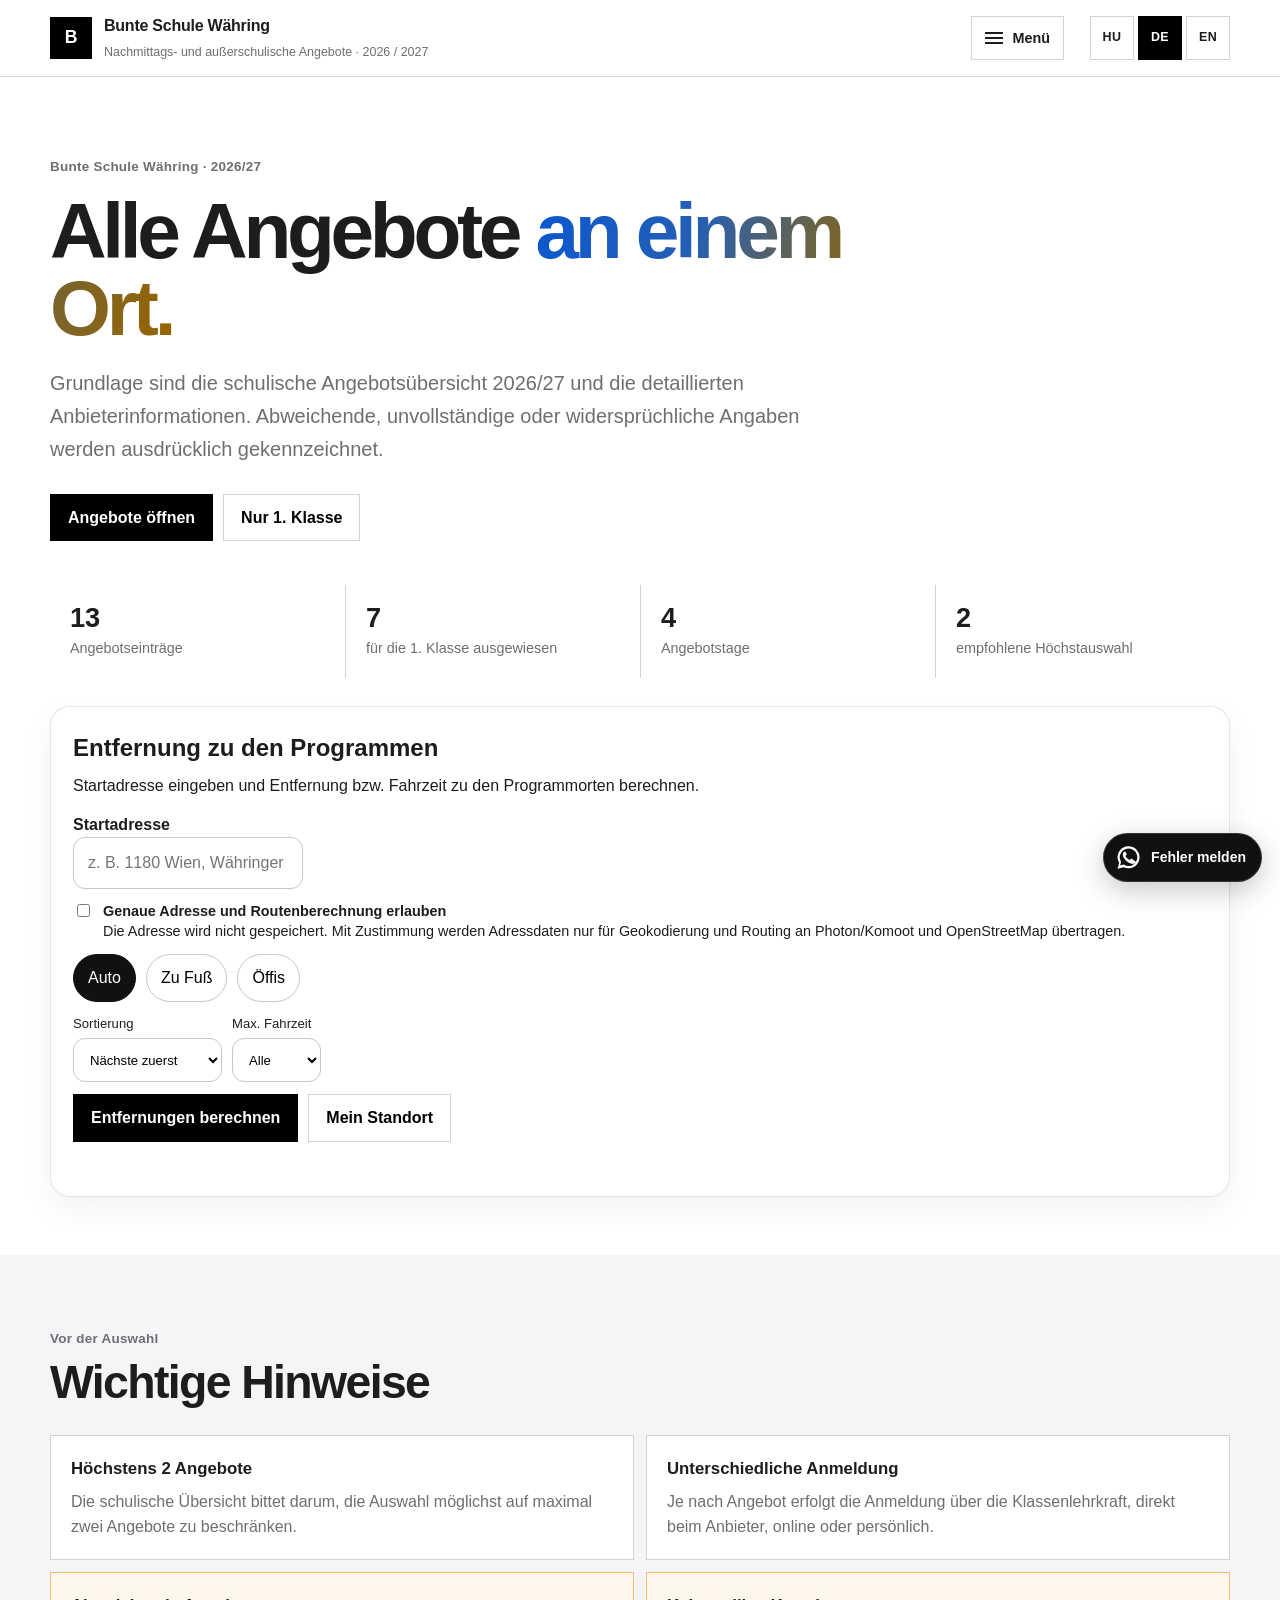
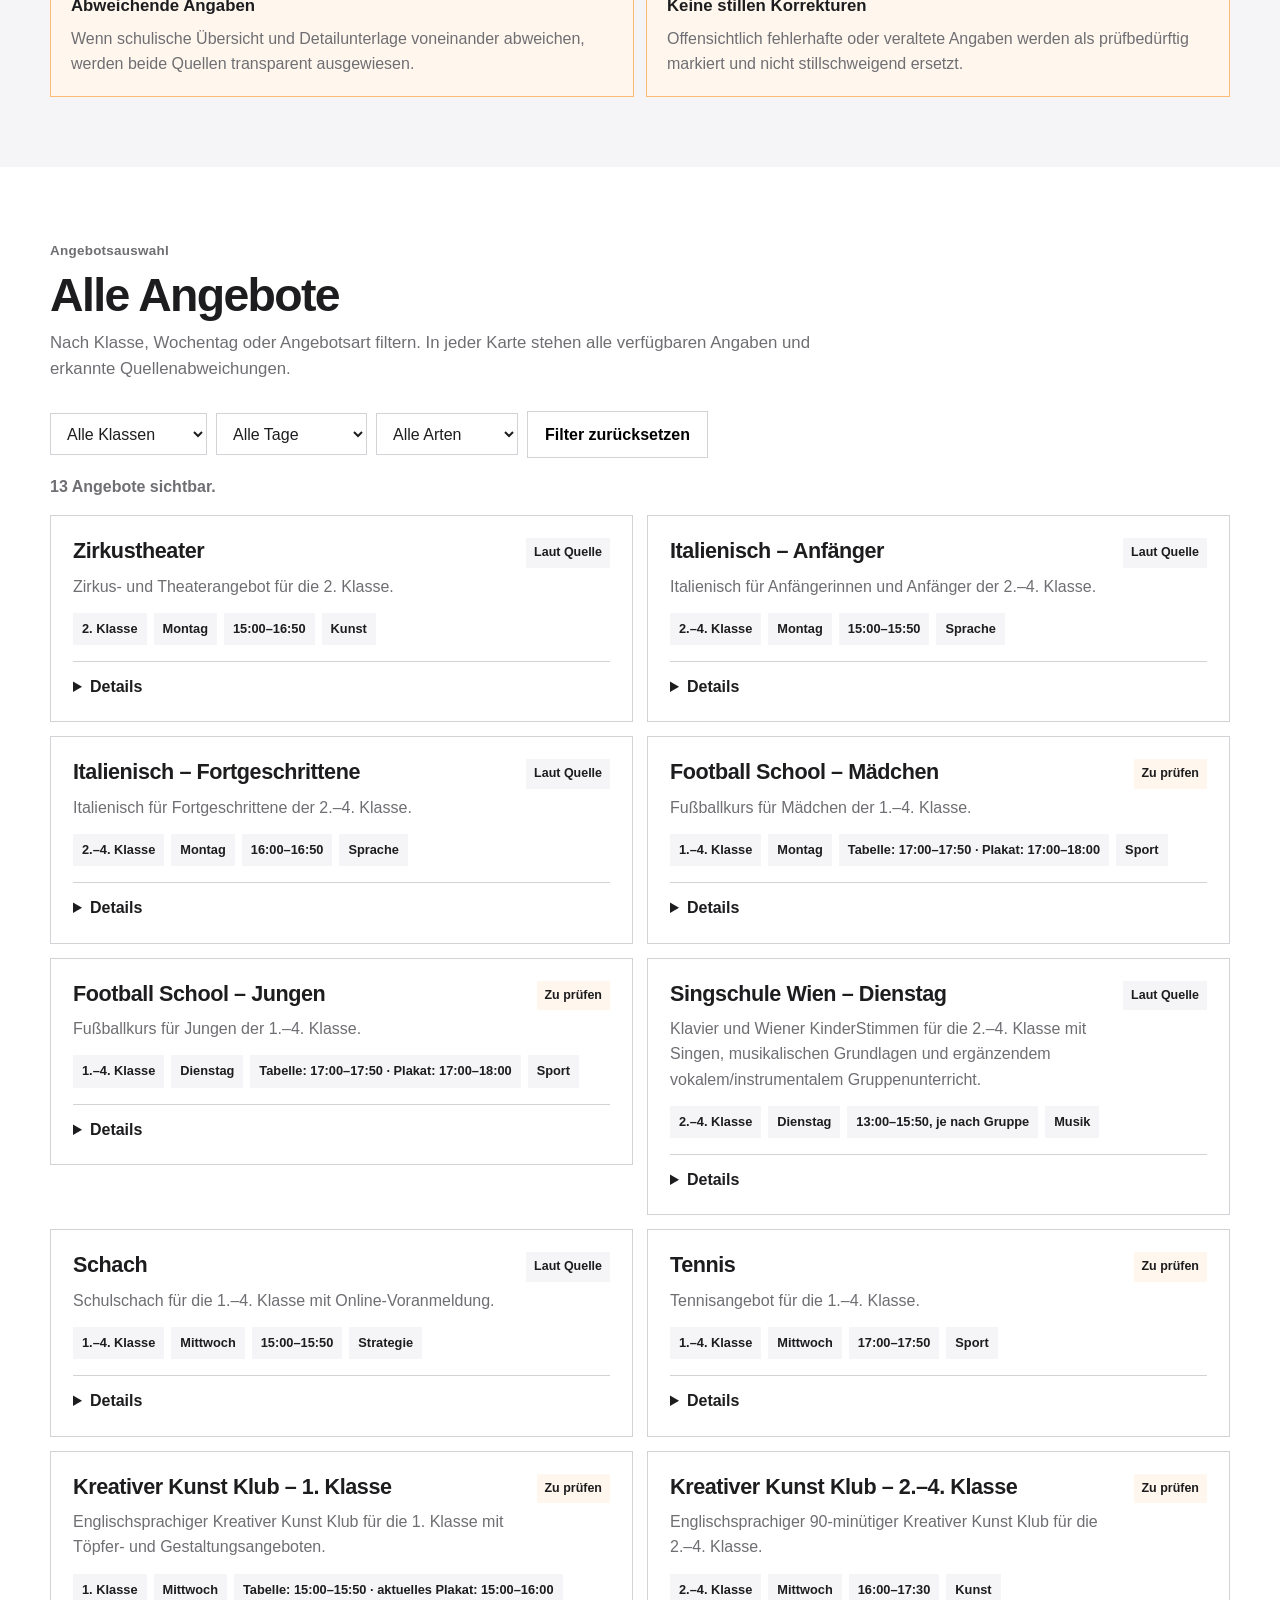
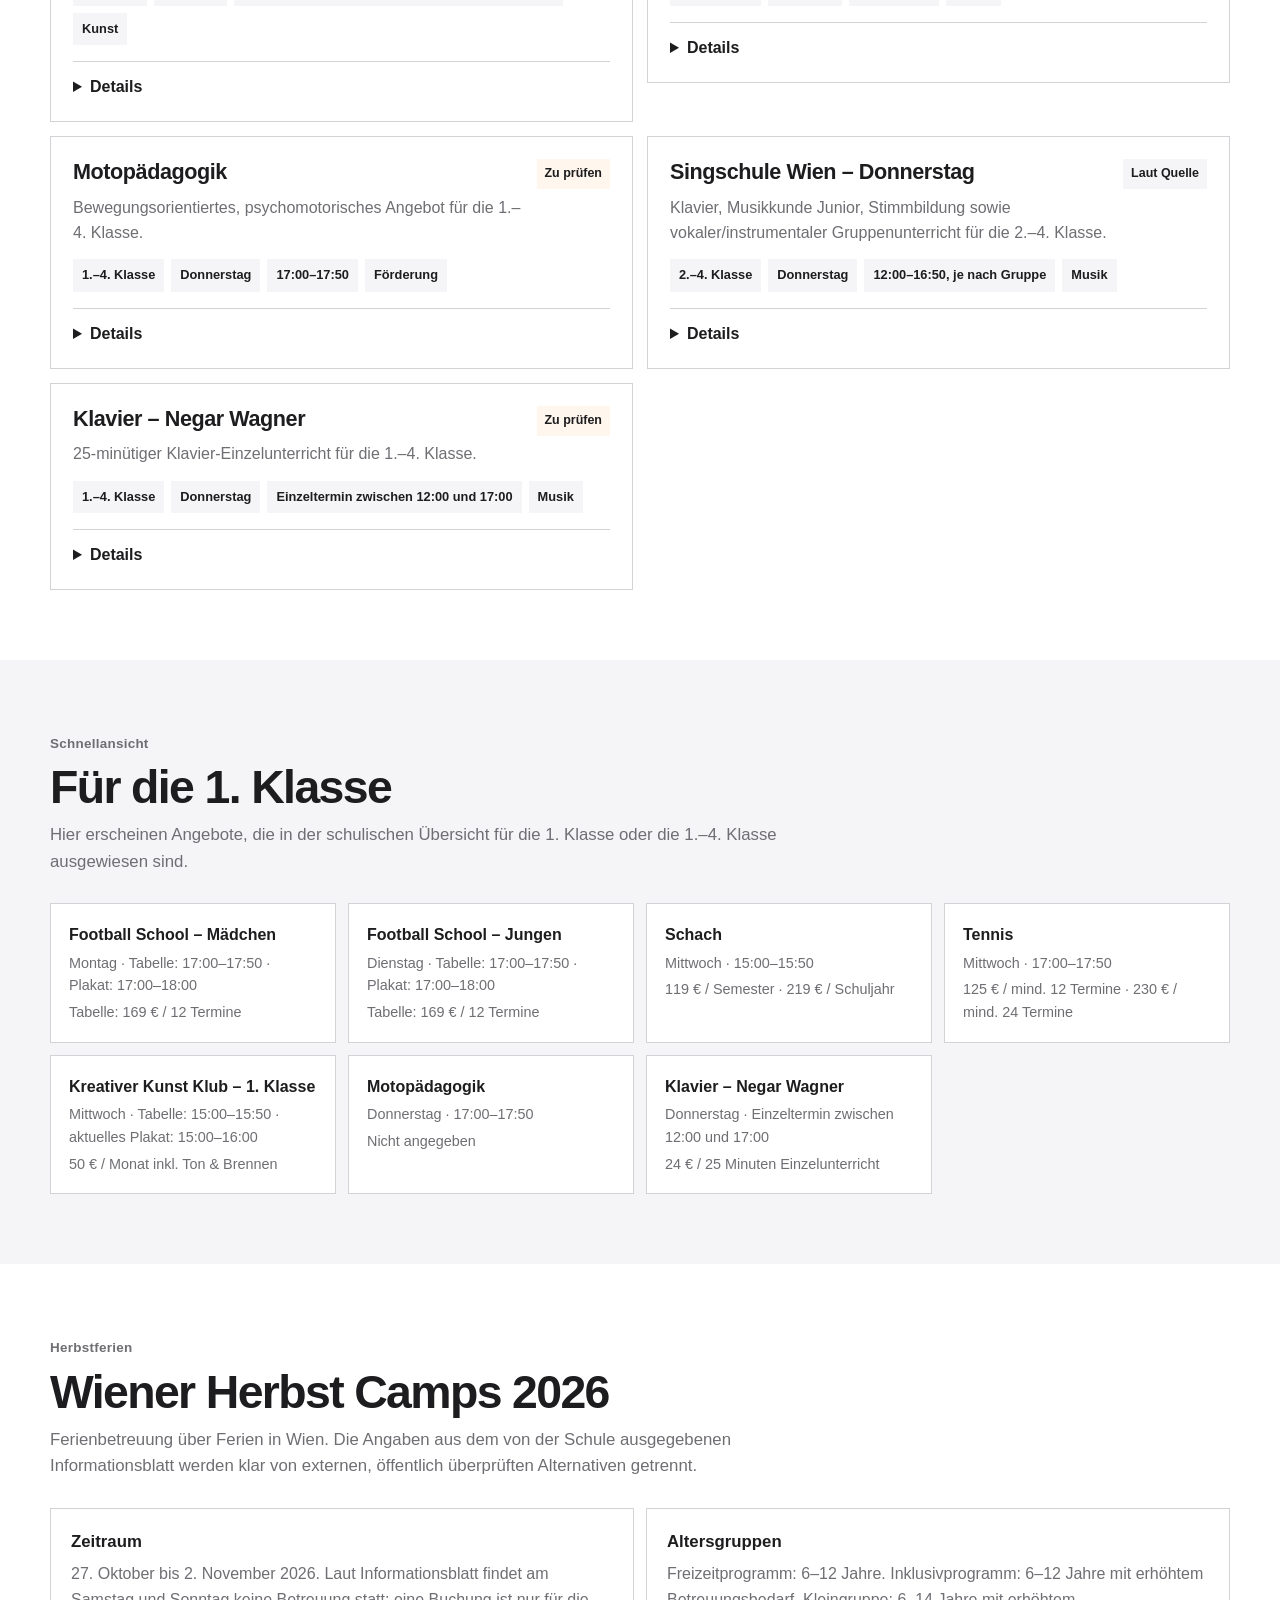
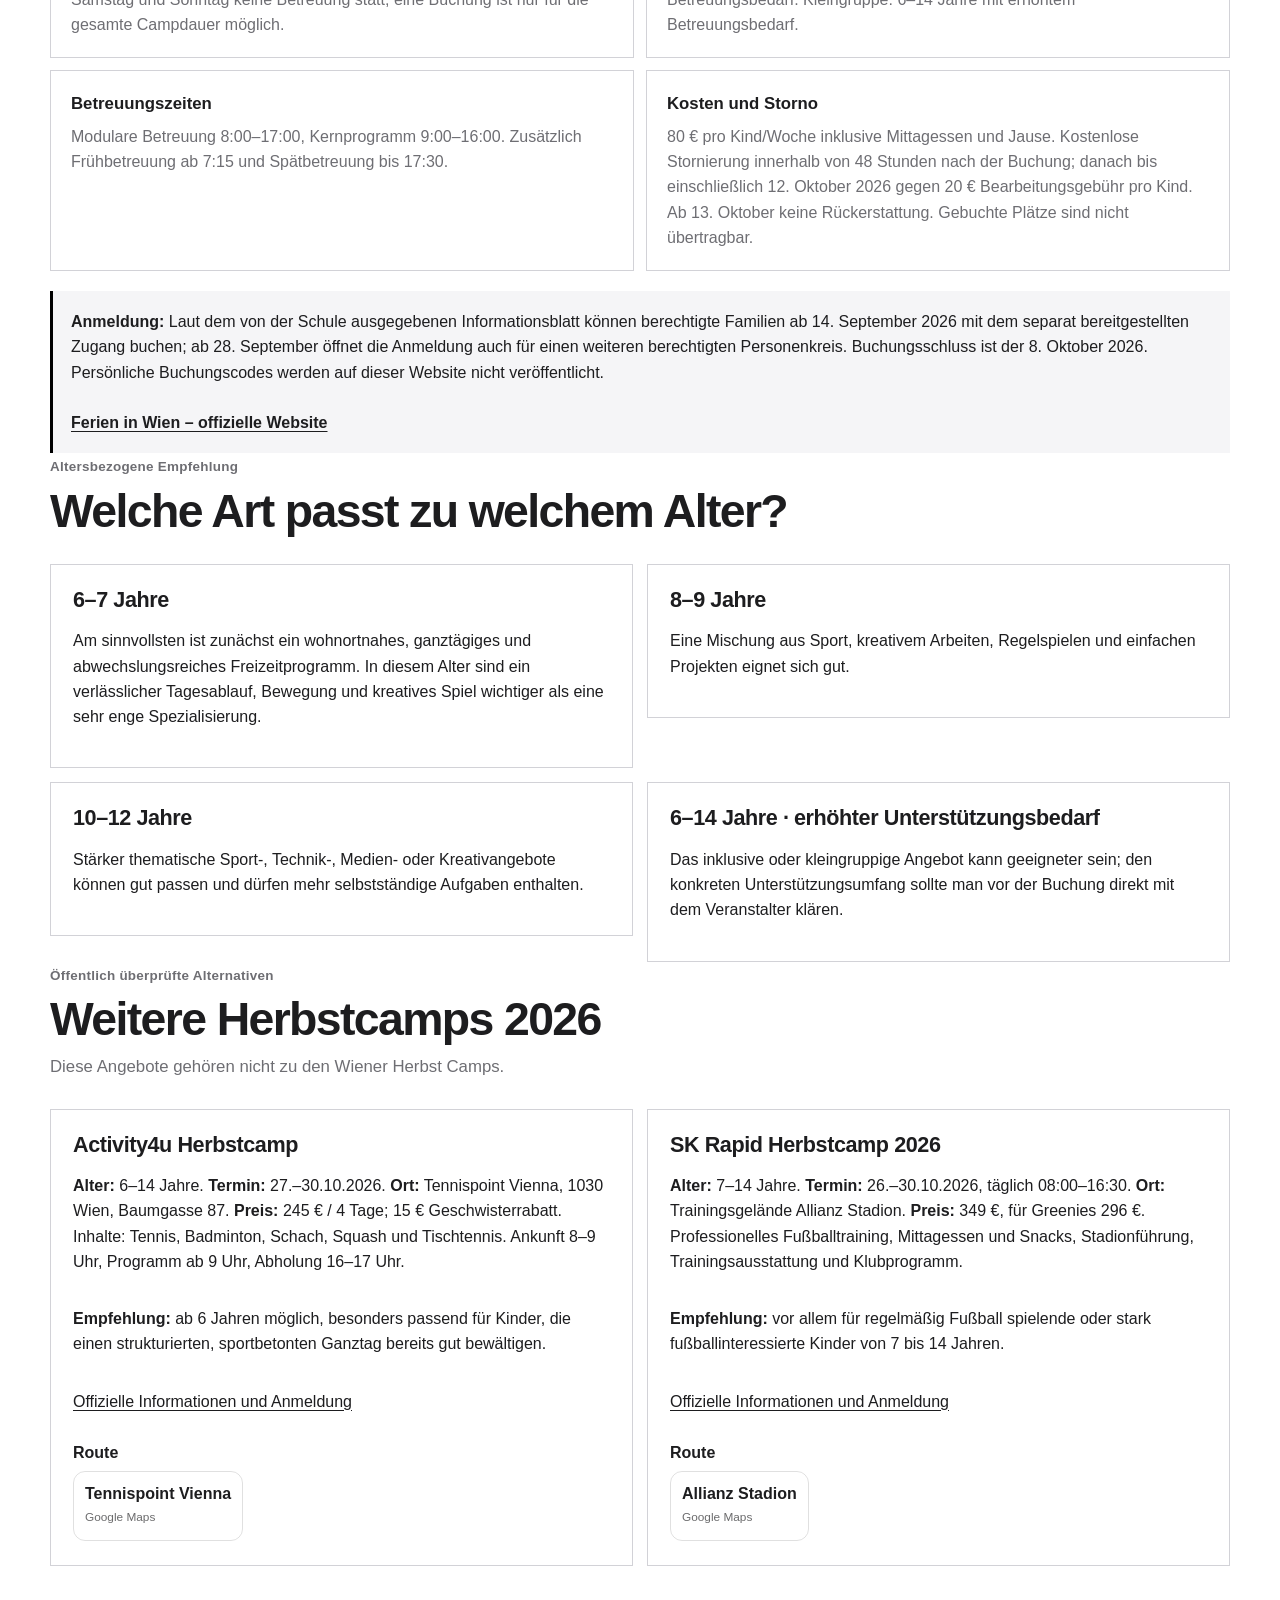
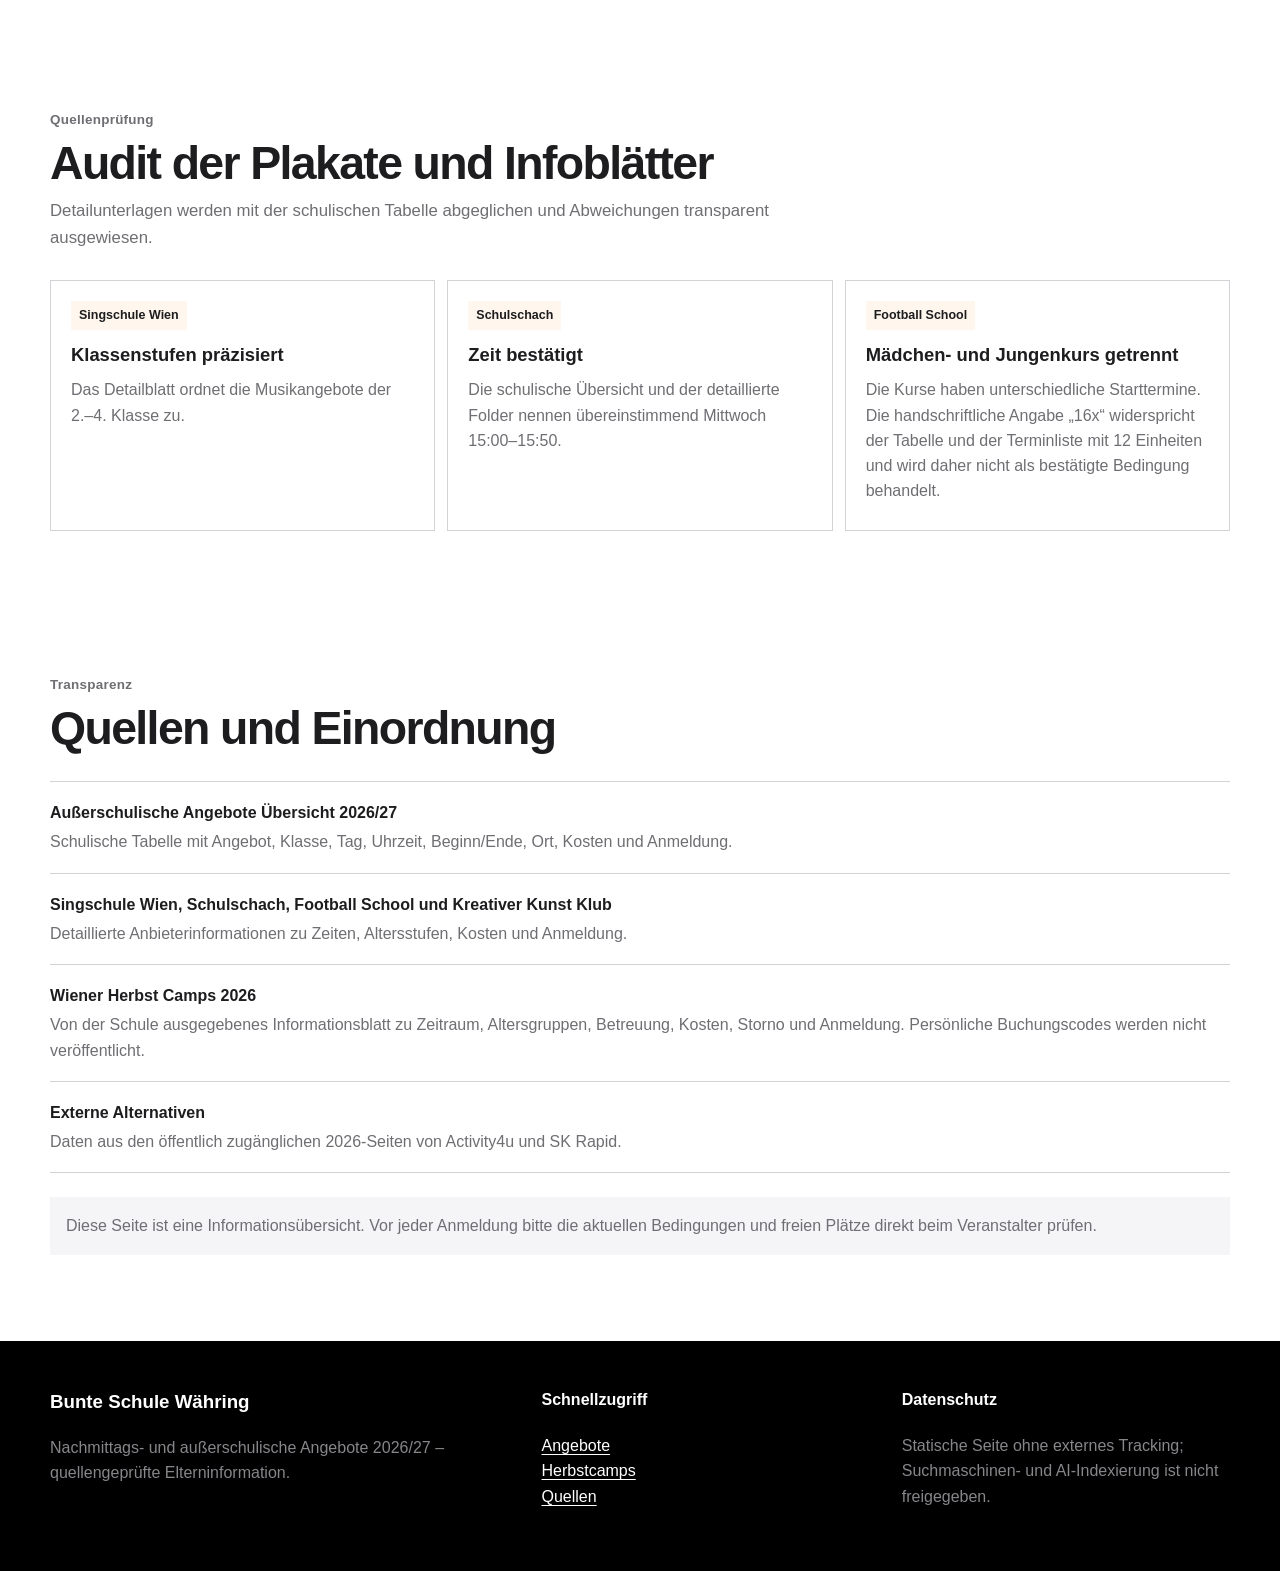
==== commit 2f6df0f8: "Enable multilingual responsive WhatsApp error reporting" ====
--- a/de/index.html
+++ b/de/index.html
@@ -20,4 +20,4 @@
 <section class="section" id="plakat-audit"><div class="wrap"><div class="section-head"><span class="eyebrow">Quellenprüfung</span><h2>Audit der Plakate und Infoblätter</h2><p>Detailunterlagen werden mit der schulischen Tabelle abgeglichen und Abweichungen transparent ausgewiesen.</p></div><div class="poster-audit"><article class="poster-card"><span class="flag">Singschule Wien</span><h3>Klassenstufen präzisiert</h3><p>Das Detailblatt ordnet die Musikangebote der 2.–4. Klasse zu.</p></article><article class="poster-card"><span class="flag">Schulschach</span><h3>Zeit bestätigt</h3><p>Die schulische Übersicht und der detaillierte Folder nennen übereinstimmend Mittwoch 15:00–15:50.</p></article><article class="poster-card"><span class="flag">Football School</span><h3>Mädchen- und Jungenkurs getrennt</h3><p>Die Kurse haben unterschiedliche Starttermine. Die handschriftliche Angabe „16x“ widerspricht der Tabelle und der Terminliste mit 12 Einheiten und wird daher nicht als bestätigte Bedingung behandelt.</p></article></div></div></section>
 <section class="section" id="quellen"><div class="wrap"><div class="section-head"><span class="eyebrow">Transparenz</span><h2>Quellen und Einordnung</h2></div><div class="source-list"><div><b>Außerschulische Angebote Übersicht 2026/27</b><p>Schulische Tabelle mit Angebot, Klasse, Tag, Uhrzeit, Beginn/Ende, Ort, Kosten und Anmeldung.</p></div><div><b>Singschule Wien, Schulschach, Football School und Kreativer Kunst Klub</b><p>Detaillierte Anbieterinformationen zu Zeiten, Altersstufen, Kosten und Anmeldung.</p></div><div><b>Wiener Herbst Camps 2026</b><p>Von der Schule ausgegebenes Informationsblatt zu Zeitraum, Altersgruppen, Betreuung, Kosten, Storno und Anmeldung. Persönliche Buchungscodes werden nicht veröffentlicht.</p></div><div><b>Externe Alternativen</b><p>Daten aus den öffentlich zugänglichen 2026-Seiten von Activity4u und SK Rapid.</p></div></div><p class="disclaimer">Diese Seite ist eine Informationsübersicht. Vor jeder Anmeldung bitte die aktuellen Bedingungen und freien Plätze direkt beim Veranstalter prüfen.</p></div></section>
 </main><footer class="site-foot"><div class="wrap"><div class="foot-cols"><div><h3>Bunte Schule Währing</h3><p>Nachmittags- und außerschulische Angebote 2026/27 – quellengeprüfte Elterninformation.</p></div><div><h4>Schnellzugriff</h4><a href="#angebote">Angebote</a><br><a href="#herbst-camps">Herbstcamps</a><br><a href="#quellen">Quellen</a></div><div><h4>Datenschutz</h4><p>Statische Seite ohne externes Tracking; Suchmaschinen- und AI-Indexierung ist nicht freigegeben.</p></div></div></div></footer>
-<script src="app.js?v=20260910-1" defer></script><script src="../distance-system.js?v=20260910-1" defer></script></body></html>+<script src="app.js?v=20260910-1" defer></script><script src="../distance-system.js?v=20260910-1" defer></script><script src="../whatsapp-report.js?v=20260910-1" defer></script></body></html>
--- a/styles.css
+++ b/styles.css
@@ -1 +1 @@
-:root{--ink:#1d1d1f;--muted:#6e6e73;--paper:#fff;--soft:#f5f5f7;--line:#d2d2d7;--blue:#0b57d0;--warn:#fff7ed;--warnline:#fdba74;--max:1180px}*{box-sizing:border-box}html{scroll-behavior:smooth;-webkit-text-size-adjust:100%}body{margin:0;background:var(--paper);color:var(--ink);font-family:-apple-system,BlinkMacSystemFont,"SF Pro Text","SF Pro Display","Helvetica Neue",Helvetica,Arial,sans-serif;font-size:16px;line-height:1.58;-webkit-font-smoothing:antialiased}a{color:inherit;text-underline-offset:.18em}button,select{font:inherit}.wrap{width:min(calc(100% - 40px),var(--max));margin-inline:auto}.skip-link{position:fixed;left:12px;top:12px;z-index:1000;transform:translateY(-180%);padding:10px 14px;background:#000;color:#fff;font-weight:700}.skip-link:focus{transform:none}.site-head{position:sticky;top:0;z-index:100;background:rgba(255,255,255,.94);backdrop-filter:blur(16px);border-bottom:1px solid var(--line)}.head-in{min-height:76px;display:flex;align-items:center;justify-content:space-between;gap:20px}.brand{display:flex;align-items:center;gap:12px;text-decoration:none;min-width:0}.brand-mark{width:42px;height:42px;display:grid;place-items:center;background:#000;color:#fff;font-weight:800;font-size:1.1rem}.brand .n{font-weight:700;letter-spacing:-.015em}.brand .s{font-size:.78rem;color:var(--muted)}.nav{display:flex;gap:18px;align-items:center}.nav a{text-decoration:none;font-size:.93rem;font-weight:650}.hero{padding:76px 0 58px}.eyebrow{display:inline-flex;align-items:center;color:var(--muted);font-weight:700;letter-spacing:.02em;font-size:.84rem}.hero h1{max-width:900px;margin:15px 0 20px;font-size:clamp(2.4rem,6.2vw,4.9rem);line-height:.98;letter-spacing:-.055em}.headline-accent{color:var(--blue)}@supports((-webkit-background-clip:text) or (background-clip:text)){.headline-accent{background:linear-gradient(105deg,#0B57D0 0%,#245FB5 38%,#78642D 70%,#9A6400 100%);-webkit-background-clip:text;background-clip:text;color:transparent;-webkit-text-fill-color:transparent}}.lead{max-width:820px;margin:0;color:var(--muted);font-size:clamp(1.03rem,1.8vw,1.25rem);line-height:1.65}.hero-actions{display:flex;flex-wrap:wrap;gap:10px;margin-top:28px}.btn{display:inline-flex;align-items:center;justify-content:center;min-height:44px;padding:10px 17px;border:1px solid #000;background:#000;color:#fff;text-decoration:none;font-weight:700;cursor:pointer}.btn.ghost{background:#fff;color:#000;border-color:var(--line)}.btn.compact{min-height:42px}.stats{display:grid;grid-template-columns:repeat(4,1fr);margin-top:44px}.stat{padding:18px 20px;border-left:1px solid var(--line)}.stat:first-child{border-left:0}.stat b{display:block;font-size:1.7rem;line-height:1.1}.stat span{display:block;margin-top:4px;color:var(--muted);font-size:.9rem}.section{padding:70px 0}.section.tint{background:var(--soft)}.section-head{max-width:800px;margin-bottom:28px}.section-head h2{margin:7px 0 10px;font-size:clamp(1.8rem,3.7vw,2.9rem);line-height:1.08;letter-spacing:-.035em}.section-head p{margin:0;color:var(--muted);font-size:1.05rem}.notice-grid{display:grid;grid-template-columns:repeat(2,minmax(0,1fr));gap:12px}.notice{background:#fff;border:1px solid var(--line);padding:20px}.notice.warn{background:var(--warn);border-color:var(--warnline)}.notice b{display:block;font-size:1.05rem}.notice p{margin:6px 0 0;color:var(--muted)}.filterbar{display:flex;flex-wrap:wrap;gap:9px;align-items:center;margin:20px 0 14px}.filterbar select{min-height:42px;border:1px solid var(--line);background:#fff;padding:8px 34px 8px 12px;color:var(--ink)}.count{color:var(--muted);font-weight:650}.program-grid{display:grid;grid-template-columns:repeat(2,minmax(0,1fr));gap:14px}.card{border:1px solid var(--line);background:#fff;padding:22px;display:flex;flex-direction:column;min-height:100%}.card-head{display:flex;align-items:flex-start;justify-content:space-between;gap:14px}.card h3{margin:0;font-size:1.35rem;line-height:1.18;letter-spacing:-.02em}.badge{display:inline-flex;align-items:center;padding:5px 8px;background:var(--soft);font-size:.78rem;font-weight:750;white-space:nowrap}.badge.warn{background:var(--warn)}.summary{margin:10px 0 0;color:var(--muted)}.chips{display:flex;flex-wrap:wrap;gap:7px;margin-top:14px}.chip{display:inline-flex;padding:6px 9px;background:var(--soft);font-size:.8rem;font-weight:700}.details{margin-top:16px;border-top:1px solid var(--line);padding-top:12px}.details summary{cursor:pointer;font-weight:750}.kv{list-style:none;margin:12px 0 0;padding:0}.kv li{display:grid;grid-template-columns:120px 1fr;gap:12px;padding:8px 0;border-bottom:1px solid #ececf0}.kv li:last-child{border-bottom:0}.kv .k{font-weight:700}.source-note{margin-top:14px;padding:11px 12px;background:var(--soft);font-size:.9rem}.source-note.warn{background:var(--warn)}.source-note strong{display:block}.action-row{margin-top:auto;padding-top:16px}.action-row a{font-weight:700}.first-grid{display:grid;grid-template-columns:repeat(4,minmax(0,1fr));gap:12px}.mini{background:#fff;border:1px solid var(--line);padding:18px}.mini b{display:block}.mini span{display:block;color:var(--muted);font-size:.9rem;margin-top:4px}.source-list{display:grid;gap:0;border-top:1px solid var(--line)}.source-list>div{padding:18px 0;border-bottom:1px solid var(--line)}.source-list p{margin:4px 0 0;color:var(--muted)}.disclaimer{margin-top:24px;padding:16px;background:var(--soft);color:var(--muted)}.site-foot{padding:46px 0;background:#000;color:#d2d2d7}.site-foot a{color:#fff}.site-foot h3,.site-foot h4{color:#fff;margin-top:0}.foot-cols{display:grid;grid-template-columns:1.4fr 1fr 1fr;gap:32px}.site-foot p{color:#86868b}section[id]{scroll-margin-top:90px}:focus-visible{outline:3px solid #000;outline-offset:3px}@media(max-width:960px){.nav{display:none}.program-grid{grid-template-columns:1fr}.first-grid{grid-template-columns:repeat(2,minmax(0,1fr))}.stats{grid-template-columns:repeat(2,minmax(0,1fr))}.stat:nth-child(3){border-left:0;border-top:1px solid var(--line)}.stat:nth-child(4){border-top:1px solid var(--line)}}@media(max-width:640px){.wrap{width:min(calc(100% - 28px),var(--max))}.head-in{min-height:68px}.brand .s{display:none}.hero{padding:46px 0 42px}.hero h1{font-size:clamp(2.15rem,12vw,3.3rem)}.hero-actions .btn{width:100%}.section{padding:50px 0}.notice-grid,.first-grid,.foot-cols,.stats{grid-template-columns:1fr}.stat,.stat:nth-child(3){border-left:0;border-top:1px solid var(--line)}.stat:first-child{border-top:0}.filterbar>*{width:100%}.kv li{grid-template-columns:1fr;gap:2px}.card{padding:18px}}@media(prefers-reduced-motion:reduce){html{scroll-behavior:auto}*,*:before,*:after{transition:none!important;animation:none!important}}
+:root{--ink:#1d1d1f;--muted:#6e6e73;--paper:#fff;--soft:#f5f5f7;--line:#d2d2d7;--blue:#0b57d0;--warn:#fff7ed;--warnline:#fdba74;--max:1180px}*{box-sizing:border-box}html{scroll-behavior:smooth;-webkit-text-size-adjust:100%}body{margin:0;background:var(--paper);color:var(--ink);font-family:-apple-system,BlinkMacSystemFont,"SF Pro Text","SF Pro Display","Helvetica Neue",Helvetica,Arial,sans-serif;font-size:16px;line-height:1.58;-webkit-font-smoothing:antialiased}a{color:inherit;text-underline-offset:.18em}button,select{font:inherit}.wrap{width:min(calc(100% - 40px),var(--max));margin-inline:auto}.skip-link{position:fixed;left:12px;top:12px;z-index:1000;transform:translateY(-180%);padding:10px 14px;background:#000;color:#fff;font-weight:700}.skip-link:focus{transform:none}.site-head{position:sticky;top:0;z-index:100;background:rgba(255,255,255,.94);backdrop-filter:blur(16px);border-bottom:1px solid var(--line)}.head-in{min-height:76px;display:flex;align-items:center;justify-content:space-between;gap:20px}.brand{display:flex;align-items:center;gap:12px;text-decoration:none;min-width:0}.brand-mark{width:42px;height:42px;display:grid;place-items:center;background:#000;color:#fff;font-weight:800;font-size:1.1rem}.brand .n{font-weight:700;letter-spacing:-.015em}.brand .s{font-size:.78rem;color:var(--muted)}.nav{display:flex;gap:18px;align-items:center}.nav a{text-decoration:none;font-size:.93rem;font-weight:650}.hero{padding:76px 0 58px}.eyebrow{display:inline-flex;align-items:center;color:var(--muted);font-weight:700;letter-spacing:.02em;font-size:.84rem}.hero h1{max-width:900px;margin:15px 0 20px;font-size:clamp(2.4rem,6.2vw,4.9rem);line-height:.98;letter-spacing:-.055em}.headline-accent{color:var(--blue)}@supports((-webkit-background-clip:text) or (background-clip:text)){.headline-accent{background:linear-gradient(105deg,#0B57D0 0%,#245FB5 38%,#78642D 70%,#9A6400 100%);-webkit-background-clip:text;background-clip:text;color:transparent;-webkit-text-fill-color:transparent}}.lead{max-width:820px;margin:0;color:var(--muted);font-size:clamp(1.03rem,1.8vw,1.25rem);line-height:1.65}.hero-actions{display:flex;flex-wrap:wrap;gap:10px;margin-top:28px}.btn{display:inline-flex;align-items:center;justify-content:center;min-height:44px;padding:10px 17px;border:1px solid #000;background:#000;color:#fff;text-decoration:none;font-weight:700;cursor:pointer}.btn.ghost{background:#fff;color:#000;border-color:var(--line)}.btn.compact{min-height:42px}.stats{display:grid;grid-template-columns:repeat(4,1fr);margin-top:44px}.stat{padding:18px 20px;border-left:1px solid var(--line)}.stat:first-child{border-left:0}.stat b{display:block;font-size:1.7rem;line-height:1.1}.stat span{display:block;margin-top:4px;color:var(--muted);font-size:.9rem}.section{padding:70px 0}.section.tint{background:var(--soft)}.section-head{max-width:800px;margin-bottom:28px}.section-head h2{margin:7px 0 10px;font-size:clamp(1.8rem,3.7vw,2.9rem);line-height:1.08;letter-spacing:-.035em}.section-head p{margin:0;color:var(--muted);font-size:1.05rem}.notice-grid{display:grid;grid-template-columns:repeat(2,minmax(0,1fr));gap:12px}.notice{background:#fff;border:1px solid var(--line);padding:20px}.notice.warn{background:var(--warn);border-color:var(--warnline)}.notice b{display:block;font-size:1.05rem}.notice p{margin:6px 0 0;color:var(--muted)}.filterbar{display:flex;flex-wrap:wrap;gap:9px;align-items:center;margin:20px 0 14px}.filterbar select{min-height:42px;border:1px solid var(--line);background:#fff;padding:8px 34px 8px 12px;color:var(--ink)}.count{color:var(--muted);font-weight:650}.program-grid{display:grid;grid-template-columns:repeat(2,minmax(0,1fr));gap:14px;align-items:start}.card{border:1px solid var(--line);background:#fff;padding:22px;display:flex;flex-direction:column;min-height:0;height:auto;align-self:start}.card-head{display:flex;align-items:flex-start;justify-content:space-between;gap:14px}.card h3{margin:0;font-size:1.35rem;line-height:1.18;letter-spacing:-.02em}.badge{display:inline-flex;align-items:center;padding:5px 8px;background:var(--soft);font-size:.78rem;font-weight:750;white-space:nowrap}.badge.warn{background:var(--warn)}.summary{margin:10px 0 0;color:var(--muted)}.chips{display:flex;flex-wrap:wrap;gap:7px;margin-top:14px}.chip{display:inline-flex;padding:6px 9px;background:var(--soft);font-size:.8rem;font-weight:700}.details{margin-top:16px;border-top:1px solid var(--line);padding-top:12px}.details summary{cursor:pointer;font-weight:750}.kv{list-style:none;margin:12px 0 0;padding:0}.kv li{display:grid;grid-template-columns:120px 1fr;gap:12px;padding:8px 0;border-bottom:1px solid #ececf0}.kv li:last-child{border-bottom:0}.kv .k{font-weight:700}.source-note{margin-top:14px;padding:11px 12px;background:var(--soft);font-size:.9rem}.source-note.warn{background:var(--warn)}.source-note strong{display:block}.action-row{margin-top:auto;padding-top:16px}.action-row a{font-weight:700}.first-grid{display:grid;grid-template-columns:repeat(4,minmax(0,1fr));gap:12px}.mini{background:#fff;border:1px solid var(--line);padding:18px}.mini b{display:block}.mini span{display:block;color:var(--muted);font-size:.9rem;margin-top:4px}.source-list{display:grid;gap:0;border-top:1px solid var(--line)}.source-list>div{padding:18px 0;border-bottom:1px solid var(--line)}.source-list p{margin:4px 0 0;color:var(--muted)}.disclaimer{margin-top:24px;padding:16px;background:var(--soft);color:var(--muted)}.site-foot{padding:46px 0;background:#000;color:#d2d2d7}.site-foot a{color:#fff}.site-foot h3,.site-foot h4{color:#fff;margin-top:0}.foot-cols{display:grid;grid-template-columns:1.4fr 1fr 1fr;gap:32px}.site-foot p{color:#86868b}section[id]{scroll-margin-top:90px}:focus-visible{outline:3px solid #000;outline-offset:3px}@media(max-width:960px){.nav{display:none}.program-grid{grid-template-columns:1fr}.first-grid{grid-template-columns:repeat(2,minmax(0,1fr))}.stats{grid-template-columns:repeat(2,minmax(0,1fr))}.stat:nth-child(3){border-left:0;border-top:1px solid var(--line)}.stat:nth-child(4){border-top:1px solid var(--line)}}@media(max-width:640px){.wrap{width:min(calc(100% - 28px),var(--max))}.head-in{min-height:68px}.brand .s{display:none}.hero{padding:46px 0 42px}.hero h1{font-size:clamp(2.15rem,12vw,3.3rem)}.hero-actions .btn{width:100%}.section{padding:50px 0}.notice-grid,.first-grid,.foot-cols,.stats{grid-template-columns:1fr}.stat,.stat:nth-child(3){border-left:0;border-top:1px solid var(--line)}.stat:first-child{border-top:0}.filterbar>*{width:100%}.kv li{grid-template-columns:1fr;gap:2px}.card{padding:18px}}@media(prefers-reduced-motion:reduce){html{scroll-behavior:auto}*,*:before,*:after{transition:none!important;animation:none!important}}
